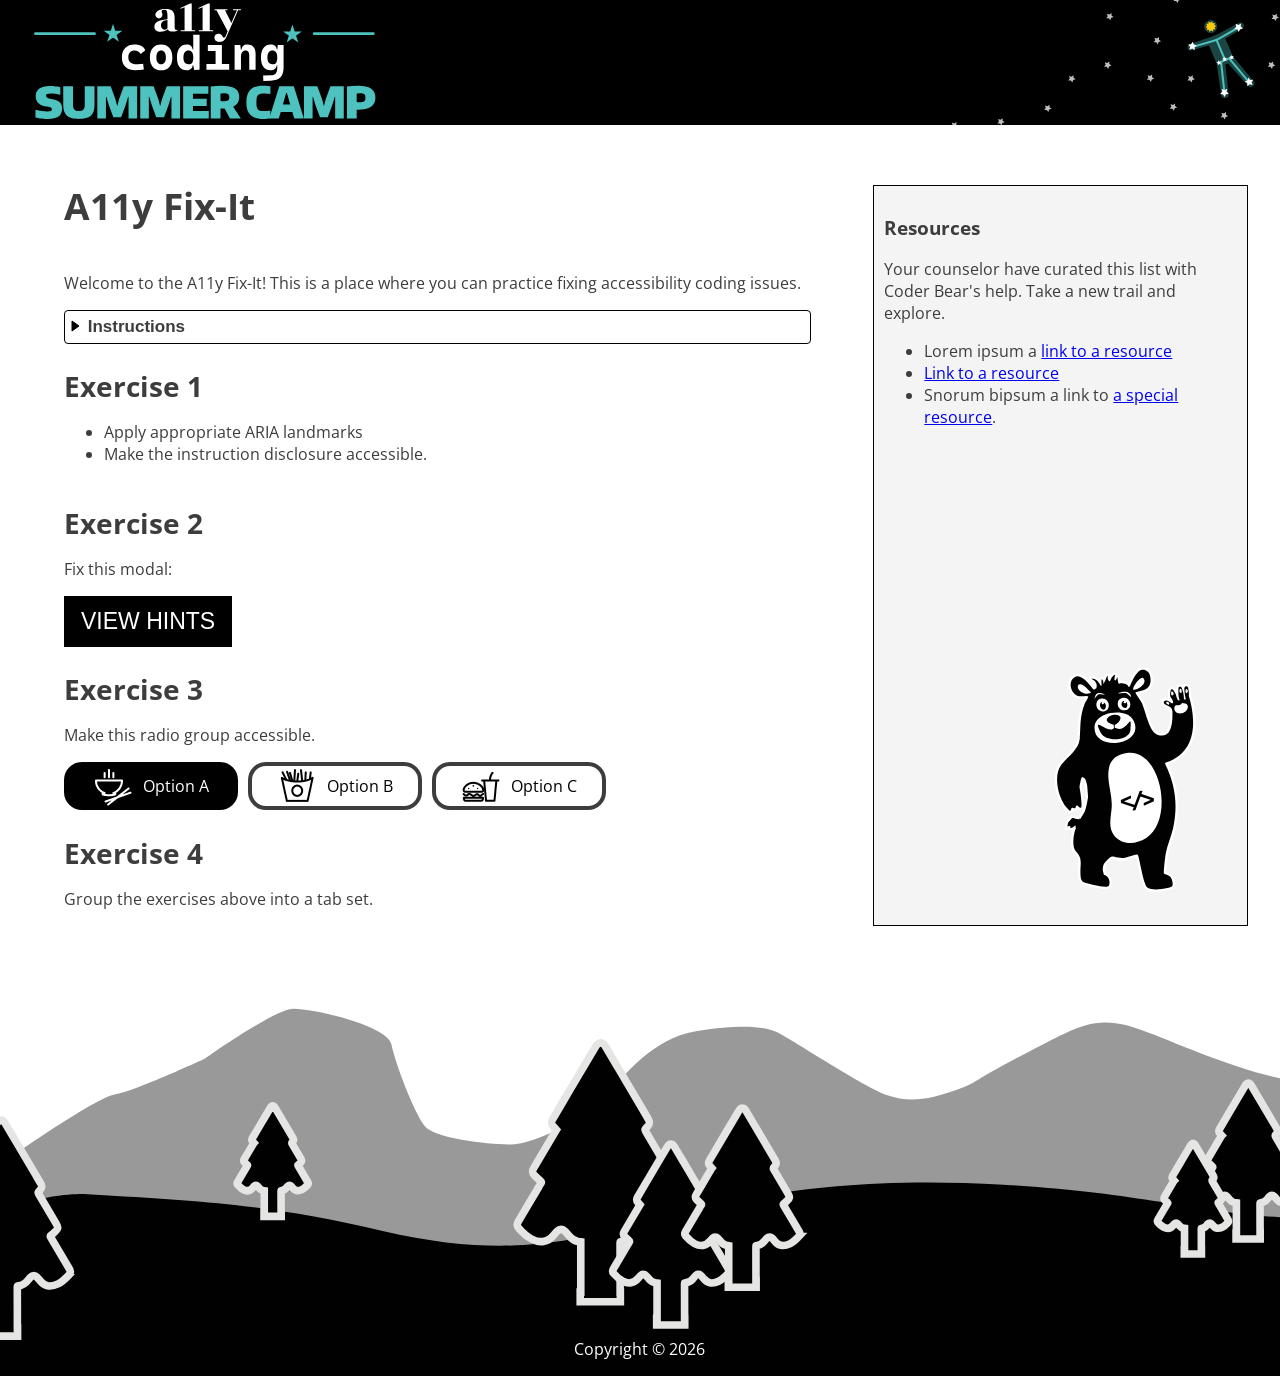
==== index.html @ 7ecc3e4c "incorporating Andy's suggestions and made more responsive" ====
<!DOCTYPE html>
<html lang="en">

<head>
  <meta charset="UTF-8">
  <meta name="viewport" content="width=device-width, initial-scale=1.0">
  <title>A11y Fix-It</title>
  <meta http-equiv="X-UA-Compatible" content="ie=edge">
  <link rel="stylesheet" href="styles.css">
  <script type="module" src="scripts/main.js"></script>
  <link rel="preconnect" href="https://fonts.googleapis.com">
  <link rel="preconnect" href="https://fonts.gstatic.com" crossorigin>
  <link href="https://fonts.googleapis.com/css2?family=Open+Sans:ital,wght@0,300..800;1,300..800&family=Rozha+One&display=swap" rel="stylesheet">
  <link href="https://fonts.googleapis.com/css2?family=Material+Symbols+Outlined" rel="stylesheet" />

</head>

<body>
  <div class="grid-container">
  <header>
    <img class="left" src="./images/a11y-summer-camp-logo.svg" alt="A11y summer camp header image">
    <img class="right" src="./images/header-constellation.svg" alt="A11y summer camp header image">
  </header>
  <!-- <div class="wrapper"> -->

    <main class="exercises">
      <h1>A11y Fix-It</h1>
      <p>Welcome to the A11y Fix-It! This is a place where you can practice fixing accessibility coding issues.</p>

      <button id="toggle-button" class="disclosure-btn" type="button" aria-expanded="false" aria-controls="content-to-toggle"> Instructions</button>
      <div id="content-to-toggle" class="desc">
        <p>With each exercise you will be presented with an inaccessible component. Your task is to identify and fix the
          accessibility issues.</p>
        <p>Exercises 2 - X are commented out and can be uncommented as you progress.</p>
      </div>




      <h2>Exercise 1</h2>
      <ul>
        <li>Apply appropriate ARIA landmarks</li>
        <li>Make the instruction disclosure accessible.</li>
      </ul>

      <!-- Exercise 2 -->
      <h2>Exercise 2</h2>
      <p>Fix this modal:</p>
      <button id="open-modal-button">View hints</button>

      <div id="modal">

        <h2>Hints</h2>
        <p>Here are some hints to help you complete the exercises.</p>

        <button id="close-modal-button">Close</button>
      </div>

      <h2>Exercise 3</h2>
      <p>Make this radio group accessible.</p>
      <div class="radio-group">
        <div id="a" class="radio-option selected"">
          <img src="./images/noodles.png" >
        Option A
        </div>
        <div id="b" class=" radio-option"">
           <img src="./images/fries.png" >
          Option B
        </div>
        <div id="c" class="radio-option"">
           <img src="./images/burger.png" >
        Option C
        </div>
      </div>
    <h2>Exercise 4</h2>
    <p>Group the exercises above into a tab set.</p>
  </main>
  <aside id="sidebar">
    <div>
      <h3>Resources</h3>
      <p>Your counselor have curated this list with Coder Bear's help. Take a new trail and explore.</p>
      <ul>
        <li>Lorem ipsum a <a href="#">link to a resource</a></li>
        <li><a href="#">Link to a resource</a></li>
        <li>Snorum bipsum a link to <a href="#">a special resource</a>.</li>
      </ul>
    </div>
    <figure><img src="./images/coder-bear.svg" ></figure>

  </aside>

<!-- </div> -->
<footer>
  <p>Copyright &copy; 2026</p>
</footer>

</div>

</body>

</html>
---- styles.css ----
* {
  box-sizing: border-box;
}
body {
  font-family: 'Open Sans', sans-serif;
  margin: 0;
  padding: 0;
}
h1, h2, h3, p, li, button {
  color: #3D3D3D;
}
h1 {
  font-size: 37px;
}
h2 {
  font-size: 28px;
  margin-bottom: 0;
}
.grid-container {
  display: grid;
  grid-template-areas:
  'header'
  'main'
  'sidebar'
  'footer';
}
header {

  grid-area: header;
  display: flex;
  justify-content: space-between;
  background-color: #000000;
  /* height: 125px; */
  .left {
    height: 125px;
    justify-self: start;
    padding-left: 2em;
  }
  .right {
    height: 125px;
    justify-self: end;
  }
}

  .exercises {
    display: flex;
    flex-direction: column;

    #content-to-toggle{
      display: none;
    }

    .desc {
      display: none;
    }
    .disclosure-btn {
      background: transparent;
      border: 1px solid #010101;
      border-radius: 4px;
      text-align: left;
      font-size: 17px;
      font-weight: 700;
      line-height: 30px;
    }
    button[aria-expanded="false"]::before {
      content: url("data:image/svg+xml,%3C%3Fxml version='1.0' encoding='utf-8'%3F%3E%3Csvg xmlns='http://www.w3.org/2000/svg' width='12' height='12' viewBox='0 0 12 12' style='forced-color-adjust: auto;'%3E%3Cpolygon points='1 1, 1 11, 8 6' fill='currentcolor' stroke= 'currentcolor' /%3E%3C/svg%3E%0A");
      position: relative;
    }
    button[aria-expanded="true"]::before {
      content: url("data:image/svg+xml,%3C%3Fxml version='1.0' encoding='utf-8'%3F%3E%3Csvg xmlns='http://www.w3.org/2000/svg' width='12' height='12' viewBox='0 0 12 12' style='forced-color-adjust: auto;'%3E%3Cpolygon points='1 1, 11 1, 6 8' fill='currentcolor' stroke= 'currentcolor' /%3E%3C/svg%3E ");
      position: relative;
      left: -4px;
      top: 2px;
    }
    #open-modal-button {
      background: black;
      border: none;
      color: white;
      font-size: 23px;
      padding: 12px 17px;
      text-transform: uppercase;
      width: max-content;
    }

    #modal {
      display: none;
      background: white;
      border: 2px solid #333;
      padding: 20px;
      position: fixed;
      top: 20%;
      left: 20%;
    }

    .radio-group {
      display: flex;
      gap: 10px;
      .radio-option {
          align-items: center;
          border: 4px solid #3d3d3d;
          border-radius: 18px;
          cursor: pointer;
          display: flex;
          gap: 10px;
          padding: 0 25px;
      }
      .radio-option.selected {
        background: black;
        border-color: black;
        color: white;
      }
    }
  }
  main {
    grid-area: main;
    padding-inline: 2em;
  }
  #sidebar{
    grid-area: sidebar;
    align-items: flex-end;
    background-color: #f4f4f4;
    border: 1px solid black;
    display: flex;
    flex-direction: column;
    justify-content: space-between;
    padding: 10px;
    margin-top: 30px;
    img{
      width: 144px;
    }
  }


footer {
  grid-area: footer;
  background-image: url(./images/footer.svg);
  background-repeat: repeat-x;
  background-size: cover;
  display: flex;
  height: 380px;
  justify-content: center;
  align-content: end;
  flex-wrap: wrap;
  margin-top: 40px;
  p{
    color: white
  }
  @media (min-width: 1920px) {
    background-size: auto;
  }
}

@media (min-width:1200px) {
    .grid-container {
        grid-template-columns:repeat(3, 1fr);
        grid-template-columns:repeat(minmax( 970px, auto ), 1fr);
        grid-template-areas:
            'header header header'
            'main main sidebar'
            'footer footer footer';
        gap: 30px;
    }
    main {
      margin-left: 2em;
    }
    aside {
      margin-right: 2em;
    }

}
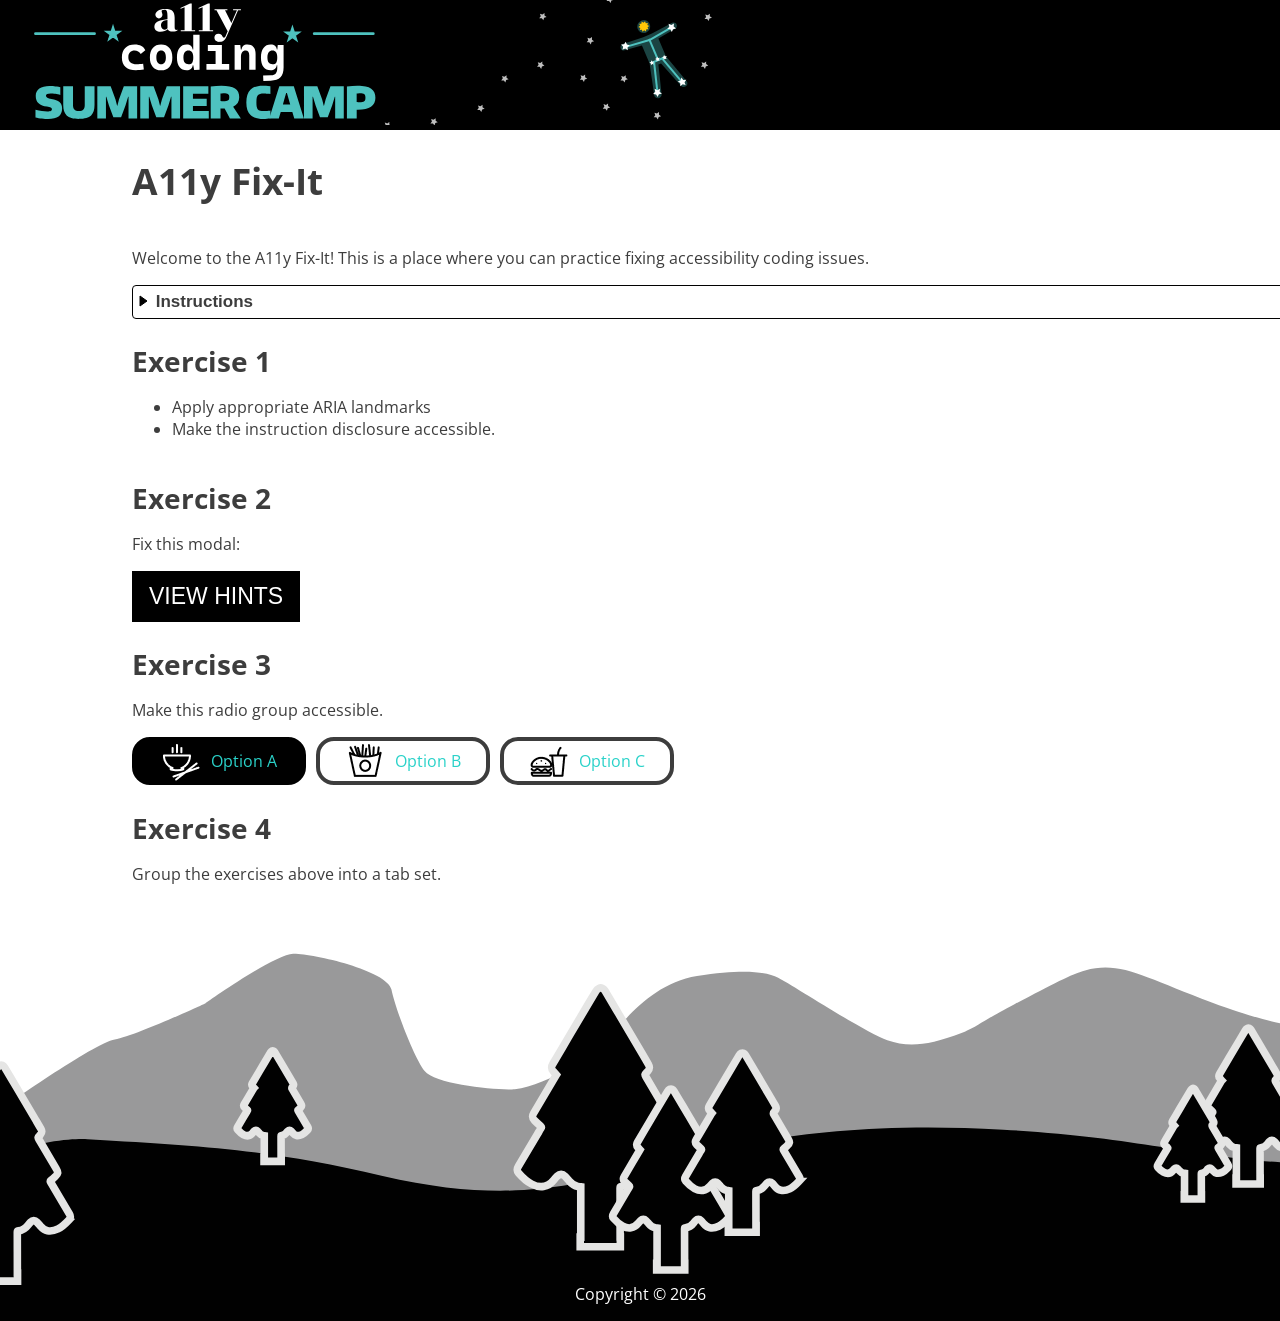
==== commit 0e6963bf: "improved mobile view" ====
--- a/index.html
+++ b/index.html
@@ -21,7 +21,7 @@
     <img class="left" src="./images/a11y-summer-camp-logo.svg" alt="A11y summer camp header image">
     <img class="right" src="./images/header-constellation.svg" alt="A11y summer camp header image">
   </header>
-  <!-- <div class="wrapper"> -->
+  <div class="wrapper">
 
     <main class="exercises">
       <h1>A11y Fix-It</h1>
@@ -89,7 +89,7 @@
 
   </aside>
 
-<!-- </div> -->
+</div>
 <footer>
   <p>Copyright &copy; 2026</p>
 </footer>
--- a/styles.css
+++ b/styles.css
@@ -17,32 +17,22 @@
   margin-bottom: 0;
 }
 .grid-container {
-  display: grid;
-  grid-template-areas:
-  'header'
-  'main'
-  'sidebar'
-  'footer';
-}
-header {
-
-  grid-area: header;
-  display: flex;
-  justify-content: space-between;
-  background-color: #000000;
-  /* height: 125px; */
-  .left {
-    height: 125px;
-    justify-self: start;
-    padding-left: 2em;
+ display: flex;
+ flex-direction: column;
+  header {
+    justify-content: space-between;
+    background-color: #000000;
+    .left {
+      height: 125px;
+      justify-self: start;
+      padding-left: 2em;
+    }
+    .right {
+      height: 125px;
+      justify-self: end;
+    }
   }
-  .right {
-    height: 125px;
-    justify-self: end;
-  }
-}
-
-  .exercises {
+   .exercises {
     display: flex;
     flex-direction: column;
 
@@ -94,11 +84,13 @@
 
     .radio-group {
       display: flex;
+      flex-wrap: wrap;
       gap: 10px;
       .radio-option {
           align-items: center;
           border: 4px solid #3d3d3d;
           border-radius: 18px;
+          color: #2ad2c9;
           cursor: pointer;
           display: flex;
           gap: 10px;
@@ -107,7 +99,7 @@
       .radio-option.selected {
         background: black;
         border-color: black;
-        color: white;
+        color:#2ad2c9;
       }
     }
   }
@@ -125,11 +117,14 @@
     justify-content: space-between;
     padding: 10px;
     margin-top: 30px;
+    div {
+      align-self:flex-start
+    }
     img{
       width: 144px;
     }
   }
-
+}
 
 footer {
   grid-area: footer;
@@ -152,19 +147,15 @@
 
 @media (min-width:1200px) {
     .grid-container {
-        grid-template-columns:repeat(3, 1fr);
-        grid-template-columns:repeat(minmax( 970px, auto ), 1fr);
-        grid-template-areas:
-            'header header header'
-            'main main sidebar'
-            'footer footer footer';
-        gap: 30px;
+        .wrapper {
+          display: grid;
+           grid-template-areas:
+            'main main sidebar';
+          grid-template-columns: minmax(970px, auto) 300px;
+          margin: 0 100px;
+          aside {
+            margin-right: 2em;
+          }
+        }
     }
-    main {
-      margin-left: 2em;
-    }
-    aside {
-      margin-right: 2em;
-    }
-
 }
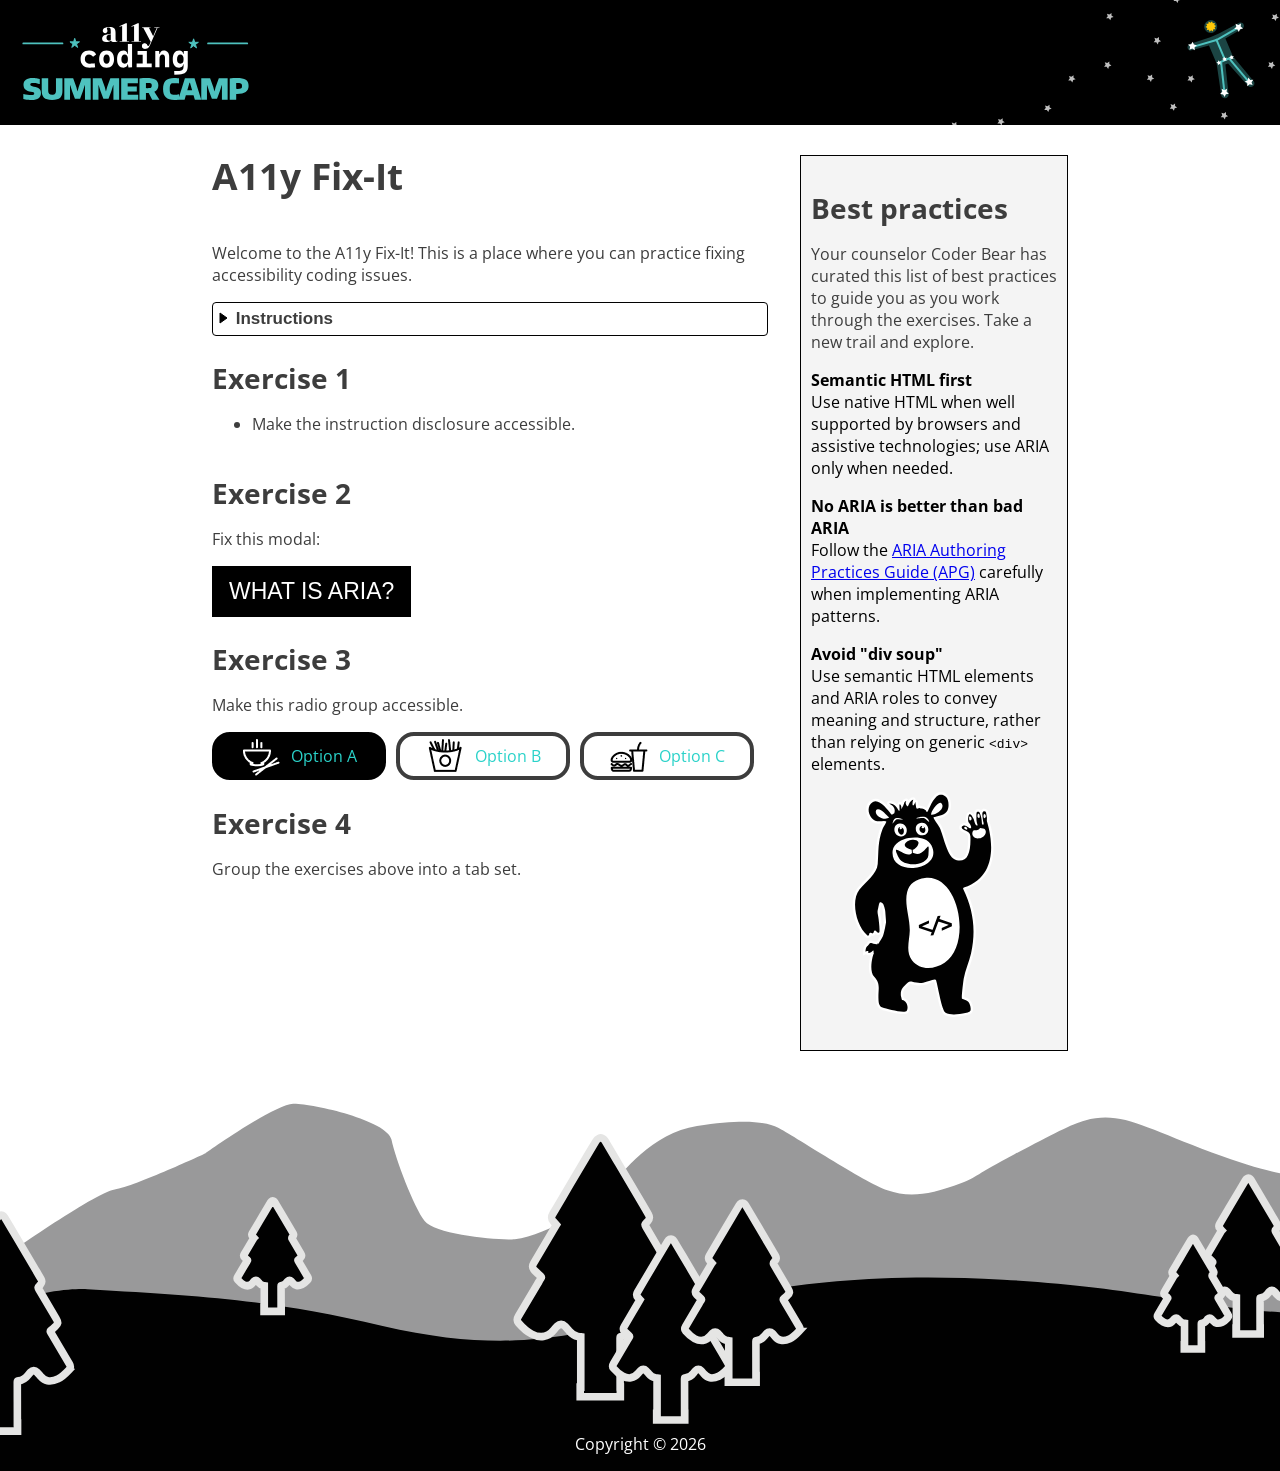
==== commit ae2b6aee: "updating content in both versions" ====
--- a/index.html
+++ b/index.html
@@ -10,91 +10,120 @@
   <script type="module" src="scripts/main.js"></script>
   <link rel="preconnect" href="https://fonts.googleapis.com">
   <link rel="preconnect" href="https://fonts.gstatic.com" crossorigin>
-  <link href="https://fonts.googleapis.com/css2?family=Open+Sans:ital,wght@0,300..800;1,300..800&family=Rozha+One&display=swap" rel="stylesheet">
+  <link
+    href="https://fonts.googleapis.com/css2?family=Open+Sans:ital,wght@0,300..800;1,300..800&family=Rozha+One&display=swap"
+    rel="stylesheet">
   <link href="https://fonts.googleapis.com/css2?family=Material+Symbols+Outlined" rel="stylesheet" />
 
 </head>
 
 <body>
   <div class="grid-container">
-  <header>
-    <img class="left" src="./images/a11y-summer-camp-logo.svg" alt="A11y summer camp header image">
-    <img class="right" src="./images/header-constellation.svg" alt="A11y summer camp header image">
-  </header>
-  <div class="wrapper">
+    <header>
+      <img class="left" src="./images/a11y-summer-camp-logo.svg" alt="A11y summer camp header image">
+      <img class="right" src="./images/header-constellation.svg" alt="A11y summer camp header image">
+    </header>
+    <div class="wrapper">
 
-    <main class="exercises">
-      <h1>A11y Fix-It</h1>
-      <p>Welcome to the A11y Fix-It! This is a place where you can practice fixing accessibility coding issues.</p>
+      <main class="exercises">
+        <h1>A11y Fix-It</h1>
+        <p>Welcome to the A11y Fix-It! This is a place where you can practice fixing accessibility coding issues.</p>
 
-      <button id="toggle-button" class="disclosure-btn" type="button" aria-expanded="false" aria-controls="content-to-toggle"> Instructions</button>
-      <div id="content-to-toggle" class="desc">
-        <p>With each exercise you will be presented with an inaccessible component. Your task is to identify and fix the
-          accessibility issues.</p>
-        <p>Exercises 2 - X are commented out and can be uncommented as you progress.</p>
-      </div>
+        <button id="toggle-button" class="disclosure-btn" type="button" aria-expanded="false"
+          aria-controls="content-to-toggle"> Instructions</button>
+        <div id="content-to-toggle" class="desc">
+          <p>With each exercise you will be presented with an inaccessible component. Your task is to identify and fix
+            the
+            accessibility issues.</p>
+        </div>
 
 
 
 
-      <h2>Exercise 1</h2>
-      <ul>
-        <li>Apply appropriate ARIA landmarks</li>
-        <li>Make the instruction disclosure accessible.</li>
-      </ul>
+        <h2>Exercise 1</h2>
+        <ul>
 
-      <!-- Exercise 2 -->
-      <h2>Exercise 2</h2>
-      <p>Fix this modal:</p>
-      <button id="open-modal-button">View hints</button>
+          <li>Make the instruction disclosure accessible.</li>
+        </ul>
 
-      <div id="modal">
+        <!-- Exercise 2 -->
+        <h2>Exercise 2</h2>
+        <p>Fix this modal:</p>
+        <button id="open-modal-button">What is ARIA?</button>
 
-        <h2>Hints</h2>
-        <p>Here are some hints to help you complete the exercises.</p>
+        <div id="modal">
 
-        <button id="close-modal-button">Close</button>
-      </div>
+          <h2>ARIA</h2>
+          <p>
+            Accessible Rich Internet Applications (ARIA) provides roles, states, and
+            properties that help assistive technologies understand custom web components
+            when native HTML is not enough. Use semantic HTML whenever possible and ARIA
+            only when needed. Learn more about ARIA and how to use it in the following resources:
+          </p>
+          <ul>
+            <li><a href="https://www.w3.org/WAI/standards-guidelines/aria/">WAI-ARIA specification</a></li>
+            <li><a href="https://www.w3.org/WAI/ARIA/apg/patterns/">ARIA Authoring Practices Guide (APG)</a></li>
+            <li><a href="https://developer.mozilla.org/en-US/docs/Web/Accessibility/ARIA">MDN ARIA documentation</a>
+            </li>
+          </ul>
 
-      <h2>Exercise 3</h2>
-      <p>Make this radio group accessible.</p>
-      <div class="radio-group">
-        <div id="a" class="radio-option selected"">
-          <img src="./images/noodles.png" >
-        Option A
+          <button id="close-modal-button">Close</button>
         </div>
-        <div id="b" class=" radio-option"">
-           <img src="./images/fries.png" >
-          Option B
+
+        <h2>Exercise 3</h2>
+        <p>Make this radio group accessible.</p>
+        <div class="radio-group">
+          <div id="a" class="radio-option selected"">
+          <img src=" ./images/noodles.png">
+            Option A
+          </div>
+          <div id="b" class=" radio-option"">
+           <img src=" ./images/fries.png">
+            Option B
+          </div>
+          <div id="c" class="radio-option"">
+           <img src=" ./images/burger.png">
+            Option C
+          </div>
         </div>
-        <div id="c" class="radio-option"">
-           <img src="./images/burger.png" >
-        Option C
-        </div>
-      </div>
-    <h2>Exercise 4</h2>
-    <p>Group the exercises above into a tab set.</p>
-  </main>
-  <aside id="sidebar">
-    <div>
-      <h3>Resources</h3>
-      <p>Your counselor have curated this list with Coder Bear's help. Take a new trail and explore.</p>
-      <ul>
-        <li>Lorem ipsum a <a href="#">link to a resource</a></li>
-        <li><a href="#">Link to a resource</a></li>
-        <li>Snorum bipsum a link to <a href="#">a special resource</a>.</li>
-      </ul>
+        <h2>Exercise 4</h2>
+        <p>Group the exercises above into a tab set.</p>
+      </main>
+      <aside id="sidebar">
+        <div>
+          <h2>Best practices</h2>
+          <p>Your counselor Coder Bear has curated this list of best practices to guide you as you work through the
+            exercises. Take a new trail and
+            explore.</p>
+          <dl>
+            <dt>Semantic HTML first</dt>
+            <dd>
+              Use native HTML when well supported by browsers and assistive technologies; use ARIA only when needed.
+            </dd>
+
+            <dt>No ARIA is better than bad ARIA</dt>
+            <dd>
+              Follow the <a href="https://www.w3.org/WAI/ARIA/apg/patterns/">ARIA Authoring Practices Guide (APG)</a>
+              carefully
+              when implementing ARIA patterns.
+            </dd>
+
+            <dt>Avoid "div soup"</dt>
+            <dd>
+              Use semantic HTML elements and ARIA roles to convey meaning and structure, rather than relying on generic
+              <code>&lt;div&gt;</code> elements.
+            </dd>
+          </dl>
+          <figure><img src="./images/coder-bear.svg"></figure>
+
+      </aside>
+
     </div>
-    <figure><img src="./images/coder-bear.svg" ></figure>
+    <footer>
+      <p>Copyright &copy; 2026</p>
+    </footer>
 
-  </aside>
-
-</div>
-<footer>
-  <p>Copyright &copy; 2026</p>
-</footer>
-
-</div>
+  </div>
 
 </body>
 
--- a/styles.css
+++ b/styles.css
@@ -2,12 +2,23 @@
   box-sizing: border-box;
 }
 body {
-  font-family: 'Open Sans', sans-serif;
+  font-family: "Open Sans", sans-serif;
   margin: 0;
   padding: 0;
 }
-h1, h2, h3, p, li, button {
-  color: #3D3D3D;
+dt {
+  font-weight: bold;
+}
+dd {
+  margin: 0 0 1em 0;
+}
+h1,
+h2,
+h3,
+p,
+li,
+button {
+  color: #3d3d3d;
 }
 h1 {
   font-size: 37px;
@@ -17,26 +28,33 @@
   margin-bottom: 0;
 }
 .grid-container {
- display: flex;
- flex-direction: column;
+  display: flex;
+  flex-direction: column;
   header {
-    justify-content: space-between;
+    --logo-padding-inline: 0.75em;
+    display: grid;
+    grid-template-columns: 1fr 1fr;
+    align-items: center;
     background-color: #000000;
     .left {
-      height: 125px;
       justify-self: start;
-      padding-left: 2em;
+      padding-inline: var(--logo-padding-inline);
+      max-height: 83px;
     }
     .right {
-      height: 125px;
       justify-self: end;
+      max-height: 125px;
     }
   }
-   .exercises {
+  .wrapper {
+    --wrapper-padding: 2em;
+    padding-inline: var(--wrapper-padding);
+  }
+  .exercises {
     display: flex;
     flex-direction: column;
 
-    #content-to-toggle{
+    #content-to-toggle {
       display: none;
     }
 
@@ -80,6 +98,7 @@
       position: fixed;
       top: 20%;
       left: 20%;
+      max-width: 50%;
     }
 
     .radio-group {
@@ -87,19 +106,19 @@
       flex-wrap: wrap;
       gap: 10px;
       .radio-option {
-          align-items: center;
-          border: 4px solid #3d3d3d;
-          border-radius: 18px;
-          color: #2ad2c9;
-          cursor: pointer;
-          display: flex;
-          gap: 10px;
-          padding: 0 25px;
+        align-items: center;
+        border: 4px solid #3d3d3d;
+        border-radius: 18px;
+        color: #2ad2c9;
+        cursor: pointer;
+        display: flex;
+        gap: 10px;
+        padding: 0 25px;
       }
       .radio-option.selected {
         background: black;
         border-color: black;
-        color:#2ad2c9;
+        color: #2ad2c9;
       }
     }
   }
@@ -107,7 +126,7 @@
     grid-area: main;
     padding-inline: 2em;
   }
-  #sidebar{
+  #sidebar {
     grid-area: sidebar;
     align-items: flex-end;
     background-color: #f4f4f4;
@@ -118,9 +137,9 @@
     padding: 10px;
     margin-top: 30px;
     div {
-      align-self:flex-start
+      align-self: flex-start;
     }
-    img{
+    img {
       width: 144px;
     }
   }
@@ -137,25 +156,28 @@
   align-content: end;
   flex-wrap: wrap;
   margin-top: 40px;
-  p{
-    color: white
+  p {
+    color: white;
   }
   @media (min-width: 1920px) {
     background-size: auto;
   }
 }
 
-@media (min-width:1200px) {
-    .grid-container {
-        .wrapper {
-          display: grid;
-           grid-template-areas:
-            'main main sidebar';
-          grid-template-columns: minmax(970px, auto) 300px;
-          margin: 0 100px;
-          aside {
-            margin-right: 2em;
-          }
-        }
+@media (min-width: 992px) {
+  .grid-container {
+    header {
+      --logo-padding-inline: 1.3em;
     }
-}+    .wrapper {
+      --wrapper-padding: 5em;
+      display: grid;
+      grid-template-areas: "main  sidebar";
+      grid-template-columns: minmax(auto, 960px) 300px;
+      margin: 0 100px;
+      aside {
+        margin-right: 2em;
+      }
+    }
+  }
+}
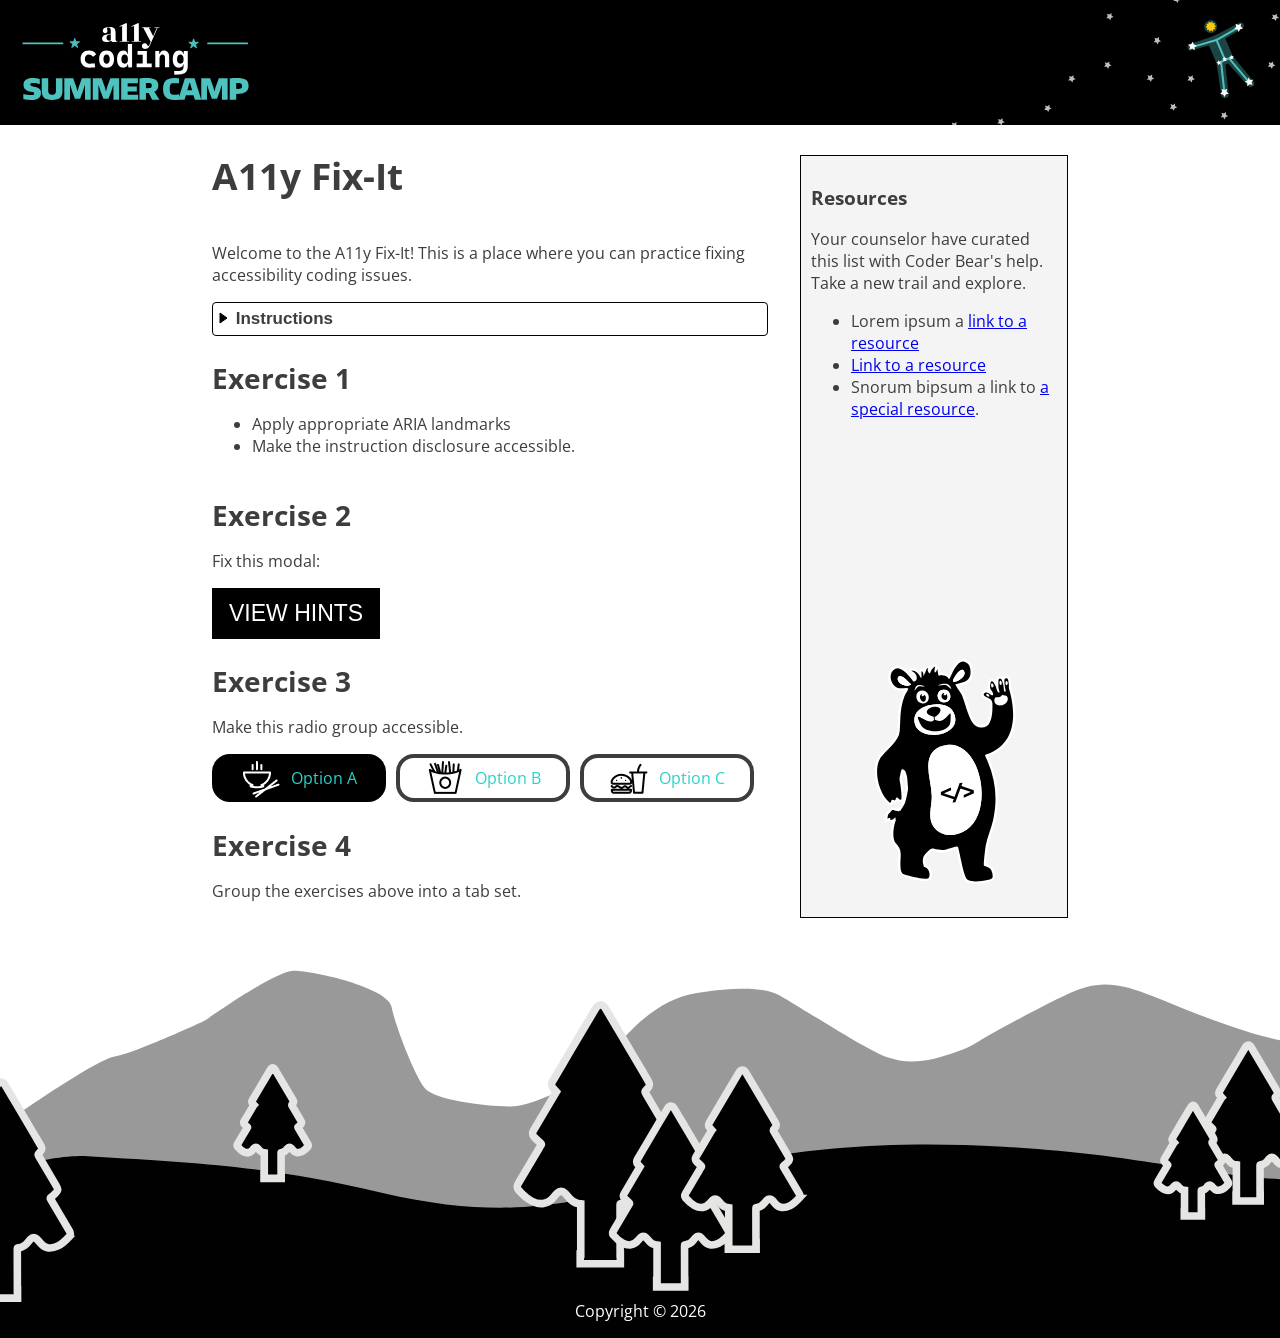
==== commit a97b34b9: "Adds link and styles to coder bear's tummy." ====
--- a/index.html
+++ b/index.html
@@ -10,120 +10,122 @@
   <script type="module" src="scripts/main.js"></script>
   <link rel="preconnect" href="https://fonts.googleapis.com">
   <link rel="preconnect" href="https://fonts.gstatic.com" crossorigin>
-  <link
-    href="https://fonts.googleapis.com/css2?family=Open+Sans:ital,wght@0,300..800;1,300..800&family=Rozha+One&display=swap"
-    rel="stylesheet">
+  <link href="https://fonts.googleapis.com/css2?family=Open+Sans:ital,wght@0,300..800;1,300..800&family=Rozha+One&display=swap" rel="stylesheet">
   <link href="https://fonts.googleapis.com/css2?family=Material+Symbols+Outlined" rel="stylesheet" />
 
 </head>
 
 <body>
   <div class="grid-container">
-    <header>
-      <img class="left" src="./images/a11y-summer-camp-logo.svg" alt="A11y summer camp header image">
-      <img class="right" src="./images/header-constellation.svg" alt="A11y summer camp header image">
-    </header>
-    <div class="wrapper">
+  <header>
+    <img class="left" src="./images/a11y-summer-camp-logo.svg" alt="A11y summer camp header image">
+    <img class="right" src="./images/header-constellation.svg" alt="A11y summer camp header image">
+  </header>
+  <div class="wrapper">
 
-      <main class="exercises">
-        <h1>A11y Fix-It</h1>
-        <p>Welcome to the A11y Fix-It! This is a place where you can practice fixing accessibility coding issues.</p>
+    <main class="exercises">
+      <h1>A11y Fix-It</h1>
+      <p>Welcome to the A11y Fix-It! This is a place where you can practice fixing accessibility coding issues.</p>
 
-        <button id="toggle-button" class="disclosure-btn" type="button" aria-expanded="false"
-          aria-controls="content-to-toggle"> Instructions</button>
-        <div id="content-to-toggle" class="desc">
-          <p>With each exercise you will be presented with an inaccessible component. Your task is to identify and fix
-            the
-            accessibility issues.</p>
-        </div>
+      <button id="toggle-button" class="disclosure-btn" type="button" aria-expanded="false" aria-controls="content-to-toggle"> Instructions</button>
+      <div id="content-to-toggle" class="desc">
+        <p>With each exercise you will be presented with an inaccessible component. Your task is to identify and fix the
+          accessibility issues.</p>
+        <p>Exercises 2 - X are commented out and can be uncommented as you progress.</p>
+      </div>
 
 
 
 
-        <h2>Exercise 1</h2>
-        <ul>
+      <h2>Exercise 1</h2>
+      <ul>
+        <li>Apply appropriate ARIA landmarks</li>
+        <li>Make the instruction disclosure accessible.</li>
+      </ul>
 
-          <li>Make the instruction disclosure accessible.</li>
-        </ul>
+      <!-- Exercise 2 -->
+      <h2>Exercise 2</h2>
+      <p>Fix this modal:</p>
+      <button id="open-modal-button">View hints</button>
 
-        <!-- Exercise 2 -->
-        <h2>Exercise 2</h2>
-        <p>Fix this modal:</p>
-        <button id="open-modal-button">What is ARIA?</button>
+      <div id="modal">
 
-        <div id="modal">
+        <h2>Hints</h2>
+        <p>Here are some hints to help you complete the exercises.</p>
 
-          <h2>ARIA</h2>
-          <p>
-            Accessible Rich Internet Applications (ARIA) provides roles, states, and
-            properties that help assistive technologies understand custom web components
-            when native HTML is not enough. Use semantic HTML whenever possible and ARIA
-            only when needed. Learn more about ARIA and how to use it in the following resources:
-          </p>
-          <ul>
-            <li><a href="https://www.w3.org/WAI/standards-guidelines/aria/">WAI-ARIA specification</a></li>
-            <li><a href="https://www.w3.org/WAI/ARIA/apg/patterns/">ARIA Authoring Practices Guide (APG)</a></li>
-            <li><a href="https://developer.mozilla.org/en-US/docs/Web/Accessibility/ARIA">MDN ARIA documentation</a>
-            </li>
-          </ul>
+        <button id="close-modal-button">Close</button>
+      </div>
 
-          <button id="close-modal-button">Close</button>
+      <h2>Exercise 3</h2>
+      <p>Make this radio group accessible.</p>
+      <div class="radio-group">
+        <div id="a" class="radio-option selected"">
+          <img src="./images/noodles.png" >
+        Option A
         </div>
+        <div id="b" class=" radio-option"">
+           <img src="./images/fries.png" >
+          Option B
+        </div>
+        <div id="c" class="radio-option"">
+           <img src="./images/burger.png" >
+        Option C
+        </div>
+      </div>
+    <h2>Exercise 4</h2>
+    <p>Group the exercises above into a tab set.</p>
+  </main>
+  <aside id="sidebar">
+    <div>
+      <h3>Resources</h3>
+      <p>Your counselor have curated this list with Coder Bear's help. Take a new trail and explore.</p>
+      <ul>
+        <li>Lorem ipsum a <a href="#">link to a resource</a></li>
+        <li><a href="#">Link to a resource</a></li>
+        <li>Snorum bipsum a link to <a href="#">a special resource</a>.</li>
+      </ul>
+    </div>
+    <figure>
+      <svg xmlns="http://www.w3.org/2000/svg" viewBox="0 0 300 475" role="img" aria-labelledby="coder-bear-title">
+        <title id="coder-bear-title">Friendly, waving cartoon bear</title>
+        <g>
+          <path class="cls-2" d="M288.04,61.73c.03-1.27.12-4.1.18-5.43.05-1.12-.09-1.83-.27-2.57-.12-.5-.33-1.35-.62-3.74-.05-.36-.09-.74-.13-1.11-.23-2.06-.49-4.39-1.43-6.48-1.5-3.33-4.43-5.25-8.06-5.25-2.87,0-5.29,1.16-6.88,3.22-1.9-1.88-3.96-2.13-6.2-2.22-.28-.01-.59-.02-.93-.04h-.32c-1.65,0-3.21.66-4.39,1.86-2.07,2.1-2.62,5.49-2.72,9.72-2.12-3.07-5.12-6.05-8.79-6.05-1.78,0-6.07.75-7.57,7.75-1.46,6.8-1.2,12.19.75,16.07-1.29-.5-2.64-.82-4.06-.83h-.07c-3.5,0-8.14,1.73-10.07,5.54-.87,1.72-1.86,5.26,1.29,9.53,1.69,2.28,4.39,3.44,7.26,4.66,5.34,2.28,8.59,3.99,8.75,8.64.91,26.36-3.82,36.98-7.94,41.24-2.4,2.49-5.43,3.7-9.24,3.7-1.6,0-3.36-.21-5.23-.63-11.46-2.57-18.54-25.01-24.24-43.04-2.76-8.73-5.36-16.98-8.37-23.03-1.52-3.06-4.1-6.79-6.6-10.4-1.07-1.54-2.27-3.27-3.24-4.78.79-.2,1.61-.39,2.45-.59,8.5-2.04,19.09-4.57,24.06-14.63,4.43-8.95,3.85-25.53-3.53-33.5-4.43-4.79-9.22-7.21-14.21-7.21v-.02c-13.35,0-22.57,16.47-30.09,33.27-3.41-2.47-8.04-4.05-11.03-4.05-.22,0-.44,0-.65.02-.89-.42-2.25-.95-3.9-.95-.51,0-1.08.05-1.71.19-.08-.52-.16-1.04-.23-1.51-.21-1.38-.43-2.8-.69-4.18-.2-1.04-.33-1.73-.45-2.24-.75-3.31-2.92-4.21-4.26-4.43-.05-.95-.34-1.86-.88-2.66-.97-1.45-2.62-2.31-4.4-2.31-2.84,0-6.66,2.77-9.6,6.15-.13-.49-.35-.99-.69-1.5-.94-1.41-2.53-2.26-4.24-2.26-1.58,0-2.73.68-3.84,1.34-3.6,2.14-4.4,4.77-5.1,7.09,0,.04-.03.09-.04.13-.96-.86-2.3-1.65-4.05-1.65-1.5,0-2.91.6-3.95,1.7-.95.99-1.46,2.19-1.71,3.69-2.06-2.04-4.56-3.96-7.6-5.31-2.51-1.12-5.29-1.78-7.42-1.78-3.86,0-5.3,2.31-5.74,3.3-1.92,4.33,2.19,6.93,3.94,8.05,2.04,1.29,5.12,3.25,6.26,5.96.58,1.39.68,3.03.3,4.99-.05-.06-.09-.12-.14-.18-8.34-10.59-20.93-26.58-34.57-26.59-2.74,0-5.38.65-7.83,1.94-8.78,4.61-13.1,14.46-11.27,25.72,1.69,10.39,9,21.77,21.51,23.8,1.62.26,3.28.39,5.09.39,1.95,0,3.76-.14,5.51-.28.67-.05,1.33-.11,1.98-.15-.16.27-.32.54-.47.8-1.66,2.81-3.55,5.99-4.66,8.99-7.97,21.62-8.57,36.72-9.27,54.21-.25,6.2-.5,12.61-1.09,19.87-1.07,13.19-11.85,24.13-23.26,35.72-4.68,4.75-9.52,9.66-13.66,14.78-9.47,11.7-12.64,30.89-8.68,52.63,3.77,20.71,13.28,39.3,25.43,49.72,1.32,1.13,3,1.75,4.73,1.75,3.21,0,6.01-2.06,6.99-5.07.83.31,1.7.47,2.59.47,2.82,0,5.33-1.6,6.55-4.03l.93.76c1.31,1.07,2.96,1.66,4.64,1.66,2.47,0,4.65-1.19,5.98-3.06-.72,2.49-1.39,4.31-1.96,5.3-.95,1.64-2.08,3.53-3.28,5.54-.85,1.42-1.77,2.96-2.71,4.56-1.32.07-2.52.58-3.43,1.43-.1-.02-.2-.04-.31-.07-2.28-.49-4.02-.96-5.41-1.34-1.99-.55-3.43-.94-4.96-.94-4.14,0-6.09,3.02-6.74,4.01-.25.39-.46.71-.63.99-.51.79-1.36,1.78-2.57,2.97-.42.41-.92.91-1.52,1.5-3.57,3.54-4.06,10.66-4.11,13.56l-.13,7.95,6.5-2.99c1.23,1.87,3.37,2.94,5.92,2.94,1.06,0,2.16-.18,3.27-.52-.39,1.29-.71,2.52-.97,3.7-3.21,14.68-4.97,34.4,4.92,44.96,8.71,9.3,8.33,16.07,7.71,27.29-.23,4.22-.5,8.99-.28,14.48v.13c.31,7.78.77,19.53,11.88,23.31,5.6,1.9,30.99,8.99,44.66,8.99,3.94,0,9.45-.48,11.83-4.68,3.08-5.42,3.01-13.1-.18-19.56-2.3-4.67-5.94-7.99-10.21-9.41-.14-.51-.3-1.19-.5-2.09-.06-.27-.11-.48-.14-.62l-.71-2.87c-.54-9.88,1.91-12.23,9.88-19.88,1.05-1.01,2.18-2.09,3.38-3.27.22-.2,1.09-.56,2.03-.56.31,0,.48.04.52.05,7.77,2.18,13.83,3.2,19.05,3.2,6.57,0,11.49-1.58,17.2-3.41,3.44-1.1,7.27-2.33,12.23-3.49,1.28,4.68,2.74,11.48,4.28,18.62,5.74,26.61,10,44.42,16.68,49.41,4.96,3.7,15.66,4.51,19.37,4.51.65,0,1.25-.02,1.8-.05,6.13-.4,17.88-2.24,23.83-3.31,5.93-1.07,10.68-2.2,13.38-6.21,2.48-3.68,2.16-8.39.92-14.33-2.72-12.97-11.87-15.79-16.78-17.31-.24-.07-.5-.16-.77-.24.18-7.8,3.11-33.05,3.97-37.94,1.64-9.32,4.66-18.2,7.85-27.61,2.66-7.85,5.42-15.96,7.27-24.29,10.48-47.09,5.6-89.94-15.35-134.58,18.01-6.51,32-16.81,41.63-30.63,8.35-11.99,13.44-26.68,15.12-43.66,2.01-20.24-.79-43.4-8.32-68.82ZM62.6,266.86c-.37-3.99-.96-6.96-1.44-9.35-.91-4.56-1.37-6.84.34-12.54.62-2.07,1.01-4.02,1.35-5.73.06-.29.12-.61.19-.94,1.4,2.99,3.85,11.61,3.67,15.47v.62l1.3,16.96c.06.85.03,1.69-.11,2.51-1.14,6.72-2.35,12.77-3.5,17.59.28-6.56-.7-14.95-1.37-20.68-.18-1.58-.34-2.94-.43-3.91ZM235.17,201.09c-1.38.46-2.03,1.91-1.39,3.22,21.07,43.58,26.92,86.19,16.27,134.03-3.93,17.66-12.01,34.26-15.16,52.12-.92,5.18-5.1,40.3-3.78,41.94,2.35,2.93,14.42,1.24,17.39,15.43,2.33,11.14.14,12.71-10.29,14.59-5.93,1.07-17.5,2.87-23.27,3.25-.44.03-.94.04-1.48.04-4.88,0-13.24-1.17-16.38-3.51-8.31-6.2-15.15-52.87-19.88-67.91-.31-.97-1.26-1.58-2.27-1.58-.17,0-.34.02-.51.05-15.24,3.24-20.78,7.32-30.73,7.32-4.54,0-9.99-.85-17.7-3.01-.58-.16-1.21-.24-1.87-.24-2.01,0-4.24.72-5.53,1.99-10.68,10.48-15.55,13.32-14.73,27.23,0,.16.03.31.07.46l.76,3.07c.22.92,1.15,5.71,2.09,5.84,9.33,1.29,13.63,14.83,9.45,22.19-.87,1.54-3.64,2.15-7.48,2.15-12.7,0-37.07-6.69-43.05-8.72-7.9-2.69-8.19-11.25-8.49-18.9-.78-19.87,5.04-30.23-8.78-44.98-8.33-8.9-6.56-27.33-3.69-40.47.66-3,1.75-6.17,3.04-9.38-.46-.56-.79-.97-.79-.97,0,0,.55-3.8-.82-3.8-.44,0-1.09.4-2.02,1.46-2.04,2.31-4.78,3.46-6.6,3.46-1.58,0-2.47-.87-1.59-2.59.65-1.29.17-1.71-.75-1.71-1.72,0-4.95,1.49-4.95,1.49,0,0,.12-7.6,2.63-10.09,4.28-4.24,3.39-3.18,5.41-6.3.81-1.25,1.47-1.73,2.53-1.73,1.59,0,4.09,1.06,9.33,2.18,1.95.41,3.18.57,3.95.57,2.6,0-.18-1.83,1.15-1.83h.13c.72.05,1.36.32,2.05.63,2.91-5.03,5.74-9.62,7.82-13.22,3.14-5.43,6.49-24.12,7.51-30.12.21-1.23.26-2.48.17-3.73l-1.3-16.96c.27-5.81-3.69-18.49-5.34-19.72-2.26-1.69-3.83-2.41-4.96-2.41-3.15,0-2.88,5.61-4.69,11.65-3.08,10.26-.13,12.44.92,23.79.45,4.86,2.4,17.75,1.67,25.67-.12,1.27-1.19,2.08-2.32,2.08-.51,0-1.03-.17-1.47-.53l-4.04-3.3c-.44-.36-.96-.53-1.47-.53-1.01,0-1.99.66-2.27,1.77l-.6,2.43c-.27,1.07-1.23,1.77-2.26,1.77-.28,0-.56-.05-.84-.16l-2.76-1.07c-.28-.11-.56-.16-.84-.16-1.04,0-2,.7-2.27,1.78l-.59,2.41c-.27,1.11-1.27,1.79-2.29,1.79-.52,0-1.04-.17-1.48-.55C10.19,280.49-.63,227.91,17.66,205.32c13.97-17.26,36.32-32.26,38.02-53.24,2.28-28.24-.34-44.51,10.07-72.75,1.77-4.81,6.32-10.89,7.44-14.17.74-2.17-.07-2.37-1.23-2.37-.27,0-.55.01-.84.01-.18,0-.36,0-.53-.02-.64-.05-1.28-.07-1.92-.07-3.28,0-6.51.53-9.96.53-1.39,0-2.82-.09-4.29-.32-17.78-2.88-24.78-31.72-8.72-40.15,1.8-.94,3.64-1.37,5.51-1.37,12.14,0,25.22,17.9,32.4,26.9.45.57,1.12.86,1.79.86.52,0,1.04-.17,1.48-.51,1.06-.82,2.24-1.45,3.35-2.2.93-3,1.48-6.69,0-10.22-2.7-6.42-10.72-8.96-10.24-10.04.1-.22.53-.34,1.17-.34,1.25,0,3.31.43,5.39,1.35,7.68,3.41,11.31,11.49,13.25,14.01.48-.21.94-.45,1.42-.64,0-.07.02-.1.01-.18.05-5.26-.94-12.83.61-12.83.37,0,.87.42,1.57,1.39,2.53,3.52.91,8.8,1.34,8.8.19,0,.78-1.04,2.31-3.73,4.98-8.76,2.9-10.57,6.54-12.73.74-.44,1.12-.64,1.28-.64.63,0-2.21,3.17-.2,7.3,1.23,2.52,2.16,3.8,3.04,3.8s1.77-1.42,2.82-4.32c1.71-4.69,7.5-9.17,8.86-9.17.28,0,.37.19.2.6-1.7,4.13-2.22,11.25-.16,11.25.38,0,.84-.24,1.4-.78,2.51-2.41,2.71-6.17,2.99-6.17.13,0,.27.74.64,2.68.74,3.9,1.16,8.65,2.11,10.83.85.14,1.71.17,2.55.34,1.07-1.23,2.03-1.61,2.88-1.61,1.44,0,2.57,1.1,3.38,1.1.09,0,.17-.01.25-.04.25-.09.56-.13.93-.13,3.43,0,11.23,3.67,10.74,7.18.21.06.43.09.64.09.88,0,1.72-.49,2.1-1.36,5-11.52,15-35.11,27.64-35.13,3.34.01,6.87,1.66,10.53,5.61,5.78,6.24,6.37,20.49,2.72,27.88-4.85,9.8-17.04,10.71-26.17,13.37-1.52.44-3.61-.77-2.38,2.59,1.41,3.85,9.09,13.23,11.89,18.88,9.47,19.09,15.65,64.16,35.99,68.73,2.25.5,4.36.76,6.33.76,16.41,0,23.3-17.38,22.18-50.11-.41-11.97-14.23-12.36-16.99-16.1-3.6-4.88,1.99-7.1,4.75-7.1h.04c4.36.03,9.6,6.2,12.15,6.2.32,0,.59-.1.82-.31,2.1-1.99-.19-7.04-3.49-10.9s-1.83-11.52-1.26-14.17c.6-2.81,1.59-3.8,2.68-3.8,2.29,0,5.02,4.35,5.62,5.37.43.79,1.28,2.35,2.12,3.89.51.94,1.35,3.54,1.55,4.59.67,3.46,2.82,8.78,5.22,9.26.39.08.7.12.94.12,2.57,0-2.18-4.41-1.65-16.26.1-2.3-.71-12.5,2.09-12.5h.06c2.88.15,3.45-.14,4.75,1.97.27.43.66,1.73,1.83,5.38,2.4,7.45,2.56,13.89,2.65,15.67.09,1.88.34,3.87,2.23,4.15.06,0,.11,0,.16,0,1.71,0,1.4-4.22.83-5.13-.17-.27-1.18-5.24-1.29-6.64-.1-1.42-1.12-8.72-.98-10.24.18-1.84-.05-6.12,4.07-6.12s4.16,4.54,4.65,8.46c.59,4.76.92,4.31.86,5.47-.08,1.66-.22,6.28-.19,6.36,6.54,21.87,31.67,112.23-47.83,138.64Z"/>
+          <path class="cls-1" d="M235.17,201.09c79.5-26.41,54.37-116.77,47.83-138.64-.03-.08.11-4.7.19-6.36.06-1.16-.27-.71-.86-5.47-.49-3.92-.54-8.46-4.65-8.46s-3.89,4.28-4.07,6.12c-.14,1.52.88,8.82.98,10.24.11,1.4,1.12,6.37,1.29,6.64.57.91.88,5.13-.83,5.13-.05,0-.1,0-.16,0-1.89-.28-2.14-2.27-2.23-4.15-.09-1.78-.25-8.22-2.65-15.67-1.17-3.65-1.56-4.95-1.83-5.38-1.3-2.11-1.87-1.82-4.75-1.97h-.06c-2.8,0-1.99,10.2-2.09,12.5-.53,11.85,4.22,16.26,1.65,16.26-.24,0-.55-.04-.94-.12-2.4-.48-4.55-5.8-5.22-9.26-.2-1.05-1.04-3.65-1.55-4.59-.84-1.54-1.69-3.1-2.12-3.89-.6-1.02-3.33-5.37-5.62-5.37-1.09,0-2.08.99-2.68,3.8-.57,2.65-2.04,10.31,1.26,14.17s5.59,8.91,3.49,10.9c-.23.21-.5.31-.82.31-2.55,0-7.79-6.17-12.15-6.2h-.04c-2.76,0-8.35,2.22-4.75,7.1,2.76,3.74,16.58,4.13,16.99,16.1,1.12,32.73-5.77,50.11-22.18,50.11-1.97,0-4.08-.26-6.33-.76-20.34-4.57-26.52-49.64-35.99-68.73-2.8-5.65-10.48-15.03-11.89-18.88-1.23-3.36.86-2.15,2.38-2.59,9.13-2.66,21.32-3.57,26.17-13.37,3.65-7.39,3.06-21.64-2.72-27.88-3.66-3.95-7.19-5.6-10.53-5.61-12.64.02-22.64,23.61-27.64,35.13-.38.87-1.22,1.36-2.1,1.36-.21,0-.43-.03-.64-.09.49-3.51-7.31-7.18-10.74-7.18-.37,0-.68.04-.93.13-.08.03-.16.04-.25.04-.81,0-1.94-1.1-3.38-1.1-.85,0-1.81.38-2.88,1.61-.84-.17-1.7-.2-2.55-.34-.95-2.18-1.37-6.93-2.11-10.83-.37-1.94-.51-2.68-.64-2.68-.28,0-.48,3.76-2.99,6.17-.56.54-1.02.78-1.4.78-2.06,0-1.54-7.12.16-11.25.17-.41.08-.6-.2-.6-1.36,0-7.15,4.48-8.86,9.17-1.05,2.9-1.9,4.32-2.82,4.32s-1.81-1.28-3.04-3.8c-2.01-4.13.83-7.3.2-7.3-.16,0-.54.2-1.28.64-3.64,2.16-1.56,3.97-6.54,12.73-1.53,2.69-2.12,3.73-2.31,3.73-.43,0,1.19-5.28-1.34-8.8-.7-.97-1.2-1.39-1.57-1.39-1.55,0-.56,7.57-.61,12.83.01.08-.01.11-.01.18-.48.19-.94.43-1.42.64-1.94-2.52-5.57-10.6-13.25-14.01-2.08-.92-4.14-1.35-5.39-1.35-.64,0-1.07.12-1.17.34-.48,1.08,7.54,3.62,10.24,10.04,1.48,3.53.93,7.22,0,10.22-1.11.75-2.29,1.38-3.35,2.2-.44.34-.96.51-1.48.51-.67,0-1.34-.29-1.79-.86-7.18-9-20.26-26.9-32.4-26.9-1.87,0-3.71.43-5.51,1.37-16.06,8.43-9.06,37.27,8.72,40.15,1.47.23,2.9.32,4.29.32,3.45,0,6.68-.53,9.96-.53.64,0,1.28.02,1.92.07.17.02.35.02.53.02.29,0,.57-.01.84-.01,1.16,0,1.97.2,1.23,2.37-1.12,3.28-5.67,9.36-7.44,14.17-10.41,28.24-7.79,44.51-10.07,72.75-1.7,20.98-24.05,35.98-38.02,53.24-18.29,22.59-7.47,75.17,16.08,95.44.44.38.96.55,1.48.55,1.02,0,2.02-.68,2.29-1.79l.59-2.41c.27-1.08,1.23-1.78,2.27-1.78.28,0,.56.05.84.16l2.76,1.07c.28.11.56.16.84.16,1.03,0,1.99-.7,2.26-1.77l.6-2.43c.28-1.11,1.26-1.77,2.27-1.77.51,0,1.03.17,1.47.53l4.04,3.3c.44.36.96.53,1.47.53,1.13,0,2.2-.81,2.32-2.08.73-7.92-1.22-20.81-1.67-25.67-1.05-11.35-4-13.53-.92-23.79,1.81-6.04,1.54-11.65,4.69-11.65,1.13,0,2.7.72,4.96,2.41,1.65,1.23,5.61,13.91,5.34,19.72l1.3,16.96c.09,1.25.04,2.5-.17,3.73-1.02,6-4.37,24.69-7.51,30.12-2.08,3.6-4.91,8.19-7.82,13.22-.69-.31-1.33-.58-2.05-.63h-.13c-1.33,0,1.45,1.83-1.15,1.83-.77,0-2-.16-3.95-.57-5.24-1.12-7.74-2.18-9.33-2.18-1.06,0-1.72.48-2.53,1.73-2.02,3.12-1.13,2.06-5.41,6.3-2.51,2.49-2.63,10.09-2.63,10.09,0,0,3.23-1.49,4.95-1.49.92,0,1.4.42.75,1.71-.88,1.72,0,2.59,1.59,2.59,1.82,0,4.56-1.15,6.6-3.46.93-1.06,1.58-1.46,2.02-1.46,1.37,0,.82,3.8.82,3.8,0,0,.33.41.79.97-1.29,3.21-2.38,6.38-3.04,9.38-2.87,13.14-4.64,31.57,3.69,40.47,13.82,14.75,8,25.11,8.78,44.98.3,7.65.59,16.21,8.49,18.9,5.98,2.03,30.35,8.72,43.05,8.72,3.84,0,6.61-.61,7.48-2.15,4.18-7.36-.12-20.9-9.45-22.19-.94-.13-1.87-4.92-2.09-5.84l-.76-3.07c-.04-.15-.07-.3-.07-.46-.82-13.91,4.05-16.75,14.73-27.23,1.29-1.27,3.52-1.99,5.53-1.99.66,0,1.29.08,1.87.24,7.71,2.16,13.16,3.01,17.7,3.01,9.95,0,15.49-4.08,30.73-7.32.17-.03.34-.05.51-.05,1.01,0,1.96.61,2.27,1.58,4.73,15.04,11.57,61.71,19.88,67.91,3.14,2.34,11.5,3.51,16.38,3.51.54,0,1.04-.01,1.48-.04,5.77-.38,17.34-2.18,23.27-3.25,10.43-1.88,12.62-3.45,10.29-14.59-2.97-14.19-15.04-12.5-17.39-15.43-1.32-1.64,2.86-36.76,3.78-41.94,3.15-17.86,11.23-34.46,15.16-52.12,10.65-47.84,4.8-90.45-16.27-134.03-.64-1.31,0-2.76,1.39-3.22ZM71.18,57.74h0c-.35.01-.7,0-1.06-.03-.09,0-.18,0-.28-.02-.28-.01-.56-.04-.84-.08-.54-.05-1.08-.14-1.62-.25-.31-.05-.62-.12-.92-.2-.33-.07-.66-.16-.98-.26-.15-.03-.3-.07-.44-.12-.31-.1-.62-.2-.93-.3-.01,0-.03-.01-.05-.02-.22-.08-.44-.16-.65-.25-.17-.05-.33-.12-.49-.18l-.15-.06c-.06-.03-.13-.05-.19-.09-.27-.11-.54-.22-.81-.35-.48-.21-.95-.44-1.41-.69-.15-.09-.31-.17-.46-.25-.16-.09-.32-.19-.48-.28-.44-.26-.86-.54-1.27-.82-.01-.01-.03-.02-.05-.04-.47-.31-.91-.65-1.34-1-.2-.16-.41-.33-.6-.5,0-.02-.03-.03-.04-.04-.2-.17-.39-.34-.57-.53-1.21-1.15-2.2-2.42-2.88-3.76-.1-.21-.2-.42-.29-.63-.08-.18-.16-.37-.22-.56-.02-.05-.04-.1-.05-.15-.06-.17-.11-.34-.16-.51-.03-.09-.05-.18-.07-.28-.04-.15-.08-.31-.1-.46-.02-.07-.03-.14-.04-.22-.03-.19-.05-.37-.07-.56-.02-.23-.03-.46-.03-.69,0-.27.01-.54.04-.82.06-1.91.73-3.55,2.63-4.28.72-.27,1.46-.4,2.23-.4.27,0,.55.02.83.05.46.05.93.14,1.4.27.25.07.51.15.76.24.23.08.46.17.69.27.06.02.12.05.18.08.15.06.31.13.47.22.21.1.42.21.64.32.21.11.42.23.64.35.21.12.42.25.64.38,1.71,1.05,3.43,2.42,5.12,3.9.21.18.42.37.63.56.21.18.42.37.63.57,1.49,1.36,2.93,2.78,4.29,4.1.17.17.33.33.5.5,1.31,1.28,2.54,2.47,3.64,3.43.13.12.25.23.38.33.5.42.96.79,1.4,1.1-2.03,2.1-4.98,3.01-8.2,3.01ZM178.36,29.03c.27-.26.53-.51.8-.76,2.39-2.2,4.78-3.63,6.79-3.63.25,0,.49.02.73.07.09.02.18.04.27.07.11.02.21.06.32.1.01-.01.01,0,.01,0,.08.02.15.06.22.1t.02.01c.07.03.14.07.2.1.52.28.99.72,1.41,1.31,6.95,9.85-10.56,22.97-20.75,22.97h-.01c-.5,0-.99-.03-1.45-.1,0-.02-.01-.04-.01-.06-.4-3.87,5.42-14.22,11.45-20.18ZM138.25,69.8c.13-.14.27-.27.41-.41.42-.39.87-.75,1.37-1.09.65-.44,1.38-.83,2.17-1.16,1.39-.57,2.99-.94,4.81-1.06.32-.02.63-.03.94-.03.54,0,1.06.03,1.56.09.22.02.45.06.67.09.71.13,1.39.3,2.04.53.37.13.72.28,1.07.45.2.1.4.2.59.31.19.1.38.2.57.31.21.13.41.25.61.39.27.19.54.39.8.6s.51.43.75.66c.2.18.39.37.57.57.08.08.16.16.22.24.13.15.26.3.39.46.08.1.16.2.24.3.02.02.04.05.06.08.16.2.31.42.45.63.16.24.32.48.46.73.05.07.09.13.12.2.15.26.29.52.42.78.09.18.17.36.25.55.07.15.13.29.19.44.14.33.26.66.37.99.06.2.13.4.18.61.12.4.22.82.3,1.23.05.26.1.52.13.78.05.3.08.6.11.9.01.12.02.24.02.36.02.29.03.57.03.86,0,5.81-3.5,11.35-11.49,12.1-.49.05-.98.07-1.45.07-.24,0-.47-.01-.7-.02-.23-.01-.46-.02-.68-.05-.22-.02-.44-.04-.65-.08h-.03c-.16-.02-.31-.05-.47-.08-.89-.16-1.73-.41-2.52-.74-.19-.08-.38-.16-.56-.25-.31-.14-.6-.3-.89-.47-.29-.16-.57-.34-.84-.53,0,0,0,.01-.01,0-.27-.19-.52-.38-.76-.58-.01,0-.02-.01-.03-.02-.25-.2-.49-.42-.73-.64-.21-.2-.41-.41-.62-.63-.47-.52-.9-1.07-1.28-1.65-.17-.25-.33-.51-.48-.78-.12-.2-.23-.4-.33-.61-.07-.13-.14-.27-.2-.4-.25-.52-.46-1.06-.65-1.6-.01-.03-.02-.07-.03-.1-.1-.29-.18-.58-.26-.87-.09-.36-.17-.71-.24-1.06-.05-.28-.1-.56-.13-.84-.05-.36-.09-.72-.1-1.07-.02-.28-.03-.57-.03-.85,0-3.19,1.05-6.32,3.29-8.64ZM110.79,158.27c-.51-.14-1.02-.29-1.52-.45-.46-.14-.91-.28-1.35-.44-1.25-.43-2.48-.92-3.66-1.45-.16-.07-.31-.14-.47-.22-.26-.13-.52-.25-.78-.38-.25-.12-.51-.25-.76-.39-.51-.26-1-.54-1.49-.83-.24-.13-.48-.28-.72-.43-.24-.15-.48-.3-.71-.46-.23-.14-.46-.29-.68-.46-.51-.35-1.01-.71-1.49-1.09-.18-.13-.35-.27-.52-.42-.92-.74-1.78-1.54-2.59-2.38-.14-.14-.28-.29-.41-.44-.31-.32-.6-.66-.88-1-.25-.28-.48-.58-.71-.88-.02-.02-.03-.05-.05-.07-.27-.36-.54-.72-.79-1.09-.04-.06-.08-.12-.12-.18-.22-.32-.43-.65-.63-.99-.23-.37-.45-.75-.66-1.14-.01-.02-.02-.04-.03-.06-.22-.41-.43-.82-.62-1.24-.16-.32-.3-.65-.44-.98-.07-.15-.13-.3-.18-.45-.16-.39-.31-.79-.45-1.2-.04-.1-.08-.19-.1-.29-.12-.34-.23-.69-.32-1.03-.09-.3-.17-.6-.25-.91-.1-.38-.19-.75-.26-1.13-.04-.18-.08-.37-.11-.56-.06-.3-.12-.6-.16-.91-.06-.36-.11-.71-.16-1.08-.05-.38-.09-.76-.11-1.14-.03-.24-.04-.48-.05-.72-.03-.3-.05-.59-.05-.89-.02-.44-.03-.88-.03-1.33,0-1.67.11-3.4.35-5.21,2.01-15.23,19.68-23.8,33.31-26.15,4.12-.71,8.65-1.16,13.24-1.16,1.34,0,2.69.04,4.03.12.37.02.74.05,1.11.08.39.03.79.06,1.18.1.26.02.52.05.78.08.35.04.7.08,1.05.13.4.05.8.11,1.2.17.37.05.73.11,1.1.18.38.06.76.13,1.14.21.66.13,1.31.27,1.96.43,1.07.26,2.13.55,3.17.89.29.09.58.19.87.29.02.01.04.01.06.02.29.1.57.21.85.32.5.18.99.38,1.47.59.28.11.56.23.83.36,1.31.6,2.56,1.27,3.76,2.04.26.16.52.32.77.5.32.21.64.44.96.67.43.31.84.64,1.24.98.19.15.38.31.57.48.25.21.5.44.74.67.16.15.32.3.47.46.19.18.37.37.54.56.46.47.89.95,1.29,1.46.19.23.37.46.55.69.24.3.46.61.68.93.05.06.09.13.13.19.16.23.32.47.47.72.1.15.19.3.28.46.17.27.34.55.49.83.22.38.42.77.62,1.17,14.51,29.3-14.5,46.81-41.8,46.81-.63,0-1.26-.01-1.89-.03-.41-.01-.83-.03-1.24-.05-.52-.02-1.04-.06-1.56-.1h-.02c-.46-.03-.92-.07-1.37-.12-.18-.01-.35-.03-.52-.05-.39-.04-.78-.09-1.17-.14-.42-.05-.85-.11-1.27-.18-1.68-.25-3.34-.58-4.96-.99-.39-.09-.77-.19-1.15-.3ZM168.43,368.07c-1.59.23-3.17.39-4.75.48-.99.06-1.97.09-2.95.09h-.01c-.98.01-1.96-.02-2.94-.08-.02-.01-.03-.01-.05-.01-7.36-.44-14.48-2.57-20.77-6.74-3.32-2.2-6.4-4.97-9.17-8.36-.28-.32-.53-.64-.79-.97-.18-.23-.36-.46-.52-.7-.17-.23-.34-.46-.5-.7-.17-.23-.33-.47-.48-.7-.2-.3-.4-.6-.58-.9-2.24-3.62-3.67-7.46-4.53-11.43l-.03-.18c-1.11-5.22-1.23-10.67-.91-16.18.59-10.4,2.79-20.99,2.97-30.5.03-1.44.02-2.89-.02-4.33,0-.02,0-.04,0-.06-.7-26.02-11.37-52.45-5.41-76.27.59-2.36,1.34-4.56,2.23-6.6.19-.45.39-.9.61-1.34,1.88-3.92,4.32-7.24,7.24-10.02,6.78-6.48,16.12-10.06,27.03-11.49,2.17-.28,4.3-.42,6.38-.42,66.15,0,90.97,139.6,34.52,177.04-8.03,5.32-17.25,9.01-26.53,10.37h-.04Z"/>
+          <path class="cls-2" d="M54.31,38.46c-1.9.73-2.57,2.37-2.63,4.28-.82,7.85,10.43,15.01,19.5,15.01h0c3.22-.01,6.17-.92,8.2-3.02-5.35-3.77-15.11-16.68-22.84-16.67-.77,0-1.51.13-2.23.4ZM56.67,43.07c3.28.14,9.26,5.93,12.99,9.59-4.09-.46-8.71-2.68-11.26-5.52-.72-.8-1.9-2.37-1.75-3.89l.02-.18Z"/>
+          <path class="cls-2" d="M167.74,113.42c-6.35-12.81-20.67-16.78-34.36-16.78-4.59,0-9.12.45-13.24,1.16-13.63,2.35-31.3,10.92-33.31,26.15-3.33,25.16,17.34,36.28,39.11,36.28,27.3,0,56.31-17.51,41.8-46.81ZM91.78,124.61c1.57-11.84,16.24-19.64,29.21-21.88,4.18-.72,8.35-1.09,12.39-1.09,10.47,0,24.14,2.43,29.88,14,4.35,8.77,4.47,16.57.36,23.19-6.09,9.81-21.23,16.4-37.68,16.4-12.53,0-23.1-3.86-29.01-10.6-4.5-5.13-6.23-11.87-5.15-20.02Z"/>
+          <path class="cls-2" d="M148.18,92.36c.47,0,.96-.02,1.45-.07,17.47-1.63,13.49-26.24-1.68-26.24-.31,0-.62.01-.94.03-17.75,1.16-14.64,26.28,1.17,26.28ZM147.95,71.05c5.04,0,7.96,4.48,8.16,8.7.1,2.07-.39,6.95-6.94,7.57-.33.03-.67.05-.99.05h0c-5.82-.01-8.1-5.16-8.22-8.62-.07-2.16.51-7.23,7.37-7.68.21-.01.41-.02.62-.02Z"/>
+          <path class="cls-2" d="M168.37,49.37h.01c10.19,0,27.7-13.12,20.75-22.97-.86-1.22-1.95-1.76-3.18-1.76-7.34,0-19.7,19.13-19.03,24.63.46.07.95.1,1.45.1ZM174.32,42.85c.85-1.55,1.92-3.29,3.25-5.13,3.53-4.9,6.43-7.18,7.82-7.85.37.75.62,2-.44,4.04-1.9,3.67-6.39,7.07-10.64,8.95h.01Z"/>
+          <path class="cls-2" d="M119.95,97.72c16.4-2.83,39.71-1.76,47.6,15.62,21.98,48.41-88.06,65.66-80.91,10.53,1.98-15.23,19.68-23.8,33.31-26.15h0Z"/>
+          <path class="cls-2" d="M146.81,66c15.94-1.05,20.45,24.55,2.63,26.21-17.06,1.59-20.9-25.01-2.63-26.21Z"/>
+          <path class="cls-2" d="M188.95,26.32c7.29,10.34-12.35,24.27-22.2,22.87-.79-6.42,16.19-31.4,22.2-22.87Z"/>
+          <path class="cls-2" d="M54.12,38.38c7.98-3.05,19.19,12.12,25.07,16.27-7.73,8.02-28.81-1.36-27.7-12,.06-1.91.73-3.55,2.63-4.28h0Z"/>
+          <path d="M142.67,80.8c-.31-2.6.82-6.48,3.65-7.71,2.99-1.3,5.99,1.17,7.25,3.07,2.29,3.45,1.71,9.27-.96,10.94-3.05,1.91-9.34-1.32-9.95-6.3h.01Z"/>
+          <path class="cls-2" d="M147.62,74.32c1.11-1.21.96-1.87,1.56-2.05.96-.3,2.16,1.2,2.28,1.36.29.37.93,1.16.79,2.2-.02.19-.1.68-.46,1.1-.8.93-2.44.83-3.49.28-.71-.38-1.59-1.19-1.46-1.94.06-.33.28-.4.78-.95h0Z"/>
+          <path class="cls-2" d="M147.65,53.75s4.74-.47,8.25,1.05c3.59,1.55,5.04,4.75,5.04,4.75,0,0,2.87,5.21,1.88,4.95-.99-.26-5.61-4.48-6.25-5.13-1.95-1.98-3.58-3.48-9.28-3-2.35.2-11.06,1.44-11.03.33.03-1.11,11.39-2.94,11.39-2.94h0Z"/>
+          <path class="cls-2" d="M264.96,80.87c-5.68,2.21-8.19-.04-10.35,1.99-1.81,1.7-1.6,4.16-1.83,5.78-.14,1.04.11,3.64,2.67,6.91,3.47,4.41,10.64,3.06,12.37,3.03,1.45-.02,7.76-1.92,11.34-7.57,3.16-4.98,1.57-8.47-.3-11.31-.9-1.38-6.12-2.52-9.54-2.63-1.65-.05-1.01,2.49-4.37,3.79h.01Z"/>
+          <path d="M128.58,122.45l.14,6.41c26.92,13.78,35.75-39.46,32.6,4.46-1.62,22.55-51.19,26.38-61.39,6.42-20.55-40.25,14.35,4.03,27.08-10.79l-.62-6.44c-35.58-10.13,5.75-30.21,13.9-16.19,2.56,4.41-6.64,16.18-11.73,16.13h.02Z"/>
+          <path class="cls-2" d="M265.1,47.63c-1.25.17-1.48,2.53-1.56,3.51h0c-.12,1.59-.19,2.7.57,3.69.69.89,2.04,1.67,2.97,1.27,1.46-.62,1.32-3.87.85-5.81-.47-1.9-1.8-2.8-2.83-2.66Z"/>
+          <path class="cls-2" d="M240.26,75.41c-.12-.08-.47-.46-1.93-.73h.01c-1.35-.26-1.89.28-2.48,1.27-.47.78.44,2.14.61,2.33,1.61,1.84,4.48,2.92,5.27,2.09.91-.95.47-3.02.18-3.37-.8-1.01-1.26-1.3-1.66-1.59Z"/>
+          <path class="cls-2" d="M249.37,53.77c-.9-.58-2.36-.84-3.03-.19-.37.36-.38.86-.28,2.27h-.01c.21,3.14.33,4.72.95,5.12.93.6,2.46.23,3.32-.57,1.75-1.63,1.02-5.36-.95-6.63Z"/>
+          <path class="cls-2" d="M280.99,51.88c-.15-2.26-2.2-4.37-3.42-4.07-.95.24-1.27,1.91-1.41,2.65h0c-.49,2.53.26,5.91,1.65,6.13,1.29.21,3.35-2.27,3.18-4.71Z"/>
+          <path class="cls-2" d="M101.69,67.83c-17.23,1.65-13.73,27.74,2.86,26.82,17.82-.99,13.89-28.42-2.86-26.82Z"/>
+          <path class="cls-2" d="M98.87,58.9c1.88.15,8.9,1.24,8.83.11s-9.22-2.76-9.22-2.76h0s-3.81-.38-6.55,1.24c-2.8,1.66-3.83,4.94-3.83,4.94,0,0-2.08,5.37-1.3,5.08.78-.29,4.3-4.68,4.79-5.36,1.48-2.06,2.72-3.62,7.29-3.25Z"/>
+          <path d="M108.54,78.17h0c-.5-.65-1.17-1.27-1.93-1.78.12.63-.21,1.46-.59,1.99-.69.98-2.12,1.81-3.26,1.35-.52-.21-.81-.62-.92-.78-.6-.87-.4-1.87-.3-2.34.02-.13.19-.92.55-1.53-.51.06-1.01.2-1.48.44-2.88,1.48-3.03,5.72-2.47,8.12,1.01,4.37,5.59,8.13,8.52,7.18,3.35-1.09,5.1-8.54,1.89-12.65Z"/>
+        </g>
+        <a href="./fixed/" aria-label="Link to the fixed version">
+          <path id="belly" class="cls-2 belly" d="M160.48,180.66c-2.08,0-4.21.14-6.38.42-10.91,1.43-20.25,5.01-27.03,11.49-2.92,2.78-5.36,6.1-7.24,10.02-.22.44-.42.89-.61,1.34-.89,2.04-1.64,4.24-2.23,6.6-5.96,23.82,4.71,50.25,5.41,76.27,0,.02,0,.04,0,.06.04,1.44.05,2.89.02,4.33-.18,9.51-2.38,20.1-2.97,30.5-.32,5.51-.2,10.96.91,16.18l.03.18c.86,3.97,2.29,7.81,4.53,11.43.18.3.38.6.58.9.15.23.31.47.48.7.16.24.33.47.5.7.16.24.34.47.52.7.26.33.51.65.79.97,2.77,3.39,5.85,6.16,9.17,8.36,6.29,4.17,13.41,6.3,20.77,6.74.02,0,.03,0,.05.01.98.06,1.96.09,2.94.09h.01c.98-.01,1.96-.04,2.95-.1,1.58-.09,3.16-.25,4.75-.48h.04c9.28-1.36,18.5-5.05,26.53-10.37,56.45-37.44,31.63-177.05-34.52-177.04Z"/>
+          <path id="code-symbol" class="cls-1 code-symbol" d="M171.11,295.48l-29.51-10.27-.31-5.9,21.04-9.67.31,5.94-14.29,5.94.04.75,22.51,7.33.2,5.88h0ZM165.59,300.83l14.97-40.5,6.05-.32-14.97,40.5-6.05.32ZM189.27,291.22l-.31-5.94,14.18-5.89-.04-.75-22.72-7.5-.31-5.92,29.87,10.48.31,5.9-20.98,9.62h0Z"/>
+        </a>
+      </svg>
+    </figure>
+  </aside>
 
-        <h2>Exercise 3</h2>
-        <p>Make this radio group accessible.</p>
-        <div class="radio-group">
-          <div id="a" class="radio-option selected"">
-          <img src=" ./images/noodles.png">
-            Option A
-          </div>
-          <div id="b" class=" radio-option"">
-           <img src=" ./images/fries.png">
-            Option B
-          </div>
-          <div id="c" class="radio-option"">
-           <img src=" ./images/burger.png">
-            Option C
-          </div>
-        </div>
-        <h2>Exercise 4</h2>
-        <p>Group the exercises above into a tab set.</p>
-      </main>
-      <aside id="sidebar">
-        <div>
-          <h2>Best practices</h2>
-          <p>Your counselor Coder Bear has curated this list of best practices to guide you as you work through the
-            exercises. Take a new trail and
-            explore.</p>
-          <dl>
-            <dt>Semantic HTML first</dt>
-            <dd>
-              Use native HTML when well supported by browsers and assistive technologies; use ARIA only when needed.
-            </dd>
+</div>
+<footer>
+  <p>Copyright &copy; 2026</p>
+</footer>
 
-            <dt>No ARIA is better than bad ARIA</dt>
-            <dd>
-              Follow the <a href="https://www.w3.org/WAI/ARIA/apg/patterns/">ARIA Authoring Practices Guide (APG)</a>
-              carefully
-              when implementing ARIA patterns.
-            </dd>
-
-            <dt>Avoid "div soup"</dt>
-            <dd>
-              Use semantic HTML elements and ARIA roles to convey meaning and structure, rather than relying on generic
-              <code>&lt;div&gt;</code> elements.
-            </dd>
-          </dl>
-          <figure><img src="./images/coder-bear.svg"></figure>
-
-      </aside>
-
-    </div>
-    <footer>
-      <p>Copyright &copy; 2026</p>
-    </footer>
-
-  </div>
+</div>
 
 </body>
 
--- a/styles.css
+++ b/styles.css
@@ -2,23 +2,12 @@
   box-sizing: border-box;
 }
 body {
-  font-family: "Open Sans", sans-serif;
+  font-family: 'Open Sans', sans-serif;
   margin: 0;
   padding: 0;
 }
-dt {
-  font-weight: bold;
-}
-dd {
-  margin: 0 0 1em 0;
-}
-h1,
-h2,
-h3,
-p,
-li,
-button {
-  color: #3d3d3d;
+h1, h2, h3, p, li, button {
+  color: #3D3D3D;
 }
 h1 {
   font-size: 37px;
@@ -28,8 +17,8 @@
   margin-bottom: 0;
 }
 .grid-container {
-  display: flex;
-  flex-direction: column;
+ display: flex;
+ flex-direction: column;
   header {
     --logo-padding-inline: 0.75em;
     display: grid;
@@ -39,7 +28,7 @@
     .left {
       justify-self: start;
       padding-inline: var(--logo-padding-inline);
-      max-height: 83px;
+      max-height: 83px;;
     }
     .right {
       justify-self: end;
@@ -50,11 +39,11 @@
     --wrapper-padding: 2em;
     padding-inline: var(--wrapper-padding);
   }
-  .exercises {
+   .exercises {
     display: flex;
     flex-direction: column;
 
-    #content-to-toggle {
+    #content-to-toggle{
       display: none;
     }
 
@@ -98,7 +87,6 @@
       position: fixed;
       top: 20%;
       left: 20%;
-      max-width: 50%;
     }
 
     .radio-group {
@@ -106,19 +94,19 @@
       flex-wrap: wrap;
       gap: 10px;
       .radio-option {
-        align-items: center;
-        border: 4px solid #3d3d3d;
-        border-radius: 18px;
-        color: #2ad2c9;
-        cursor: pointer;
-        display: flex;
-        gap: 10px;
-        padding: 0 25px;
+          align-items: center;
+          border: 4px solid #3d3d3d;
+          border-radius: 18px;
+          color: #2ad2c9;
+          cursor: pointer;
+          display: flex;
+          gap: 10px;
+          padding: 0 25px;
       }
       .radio-option.selected {
         background: black;
         border-color: black;
-        color: #2ad2c9;
+        color:#2ad2c9;
       }
     }
   }
@@ -126,7 +114,7 @@
     grid-area: main;
     padding-inline: 2em;
   }
-  #sidebar {
+  #sidebar{
     grid-area: sidebar;
     align-items: flex-end;
     background-color: #f4f4f4;
@@ -137,10 +125,24 @@
     padding: 10px;
     margin-top: 30px;
     div {
-      align-self: flex-start;
+      align-self:flex-start
     }
-    img {
+    img{
       width: 144px;
+    }
+    svg {
+      width: 144px;
+      .cls-1 {
+        fill: #000;
+      }
+      .cls-2 {
+        fill: #fff;
+      }
+      a:focus path.belly, a:hover path.belly {
+        stroke-width: 10px;
+        stroke: #e93cac;
+        fill: #2ad2c9;
+      }
     }
   }
 }
@@ -156,28 +158,29 @@
   align-content: end;
   flex-wrap: wrap;
   margin-top: 40px;
-  p {
-    color: white;
+  p{
+    color: white
   }
   @media (min-width: 1920px) {
     background-size: auto;
   }
 }
 
-@media (min-width: 992px) {
-  .grid-container {
-    header {
-      --logo-padding-inline: 1.3em;
+@media (min-width:992px) {
+    .grid-container {
+      header {
+        --logo-padding-inline: 1.3em;
+      }
+        .wrapper {
+          --wrapper-padding: 5em;
+          display: grid;
+           grid-template-areas:
+            'main  sidebar';
+          grid-template-columns: minmax(auto, 960px) 300px;
+          margin: 0 100px;
+          aside {
+            margin-right: 2em;
+          }
+        }
     }
-    .wrapper {
-      --wrapper-padding: 5em;
-      display: grid;
-      grid-template-areas: "main  sidebar";
-      grid-template-columns: minmax(auto, 960px) 300px;
-      margin: 0 100px;
-      aside {
-        margin-right: 2em;
-      }
-    }
-  }
-}
+}
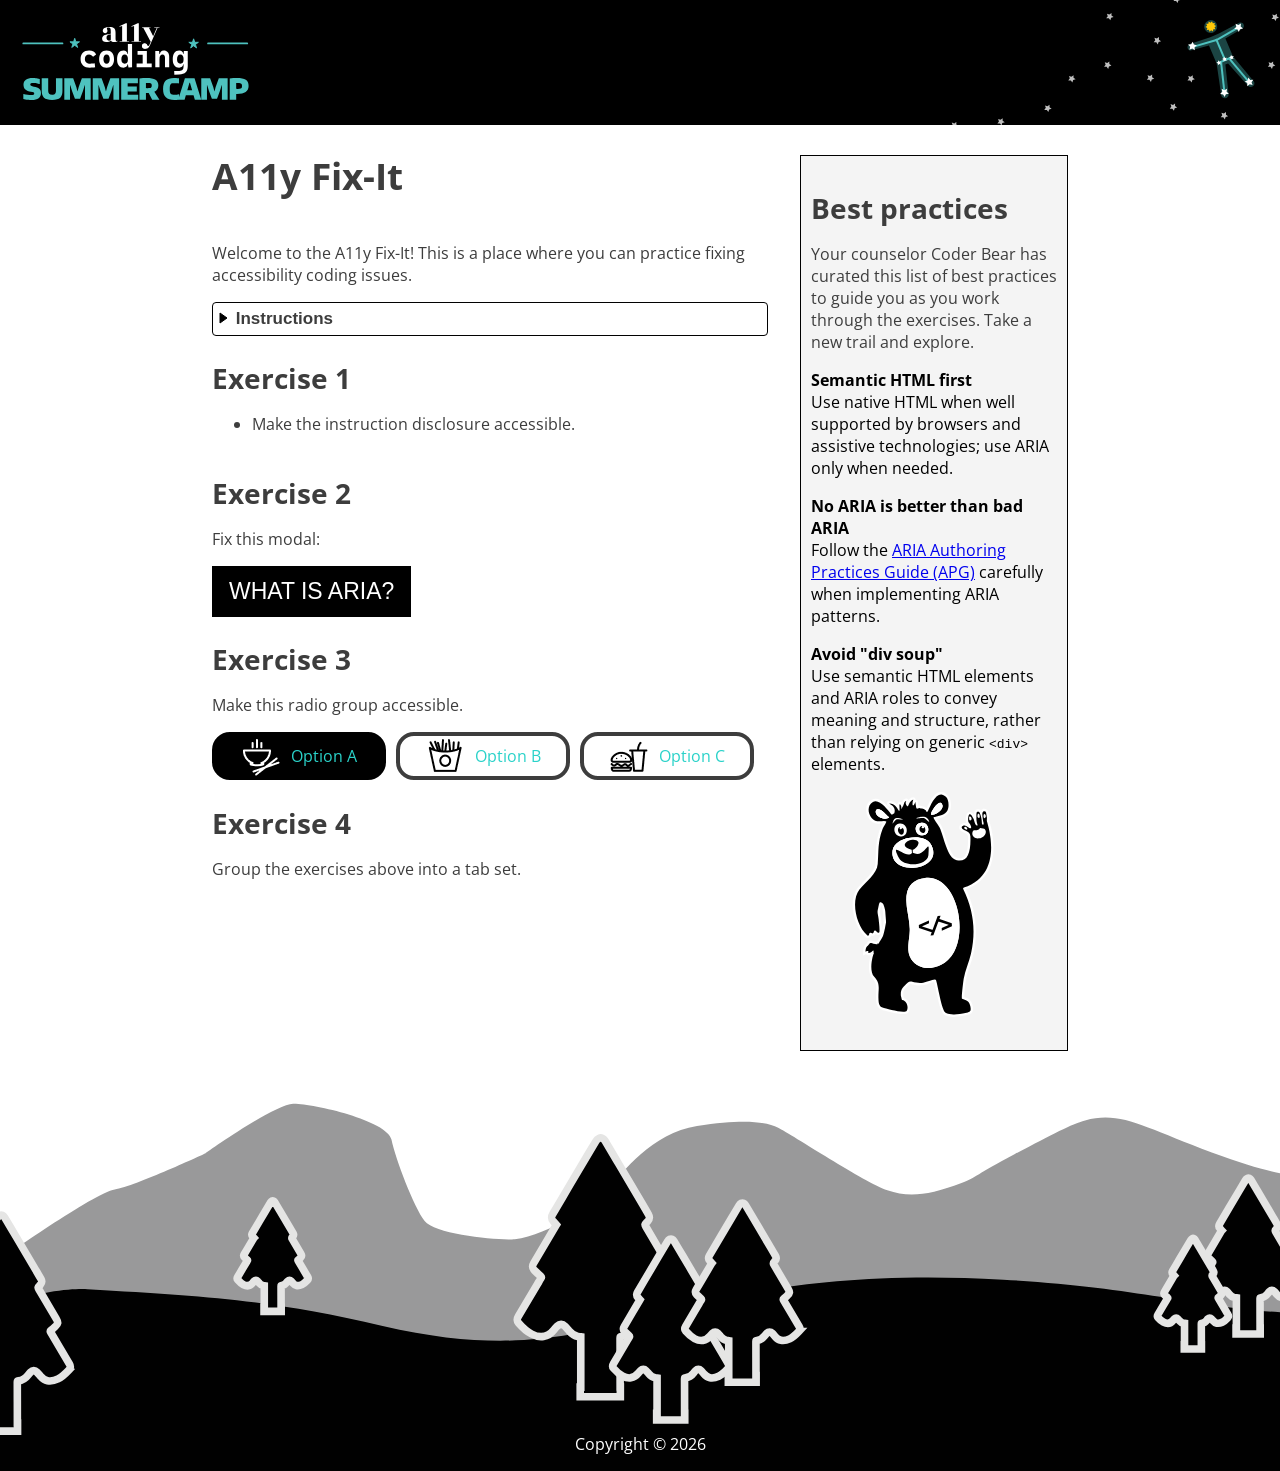
==== commit 6975f2cc: "Merged in main." ====
--- a/index.html
+++ b/index.html
@@ -1,132 +1,193 @@
-<!DOCTYPE html>
+<!doctype html>
 <html lang="en">
+  <head>
+    <meta charset="UTF-8" />
+    <meta name="viewport" content="width=device-width, initial-scale=1.0" />
+    <title>A11y Fix-It</title>
+    <meta http-equiv="X-UA-Compatible" content="ie=edge" />
+    <link rel="stylesheet" href="styles.css" />
+    <script type="module" src="scripts/main.js"></script>
+    <link rel="preconnect" href="https://fonts.googleapis.com" />
+    <link rel="preconnect" href="https://fonts.gstatic.com" crossorigin />
+    <link
+      href="https://fonts.googleapis.com/css2?family=Open+Sans:ital,wght@0,300..800;1,300..800&family=Rozha+One&display=swap"
+      rel="stylesheet"
+    />
+    <link
+      href="https://fonts.googleapis.com/css2?family=Material+Symbols+Outlined"
+      rel="stylesheet"
+    />
+  </head>
 
-<head>
-  <meta charset="UTF-8">
-  <meta name="viewport" content="width=device-width, initial-scale=1.0">
-  <title>A11y Fix-It</title>
-  <meta http-equiv="X-UA-Compatible" content="ie=edge">
-  <link rel="stylesheet" href="styles.css">
-  <script type="module" src="scripts/main.js"></script>
-  <link rel="preconnect" href="https://fonts.googleapis.com">
-  <link rel="preconnect" href="https://fonts.gstatic.com" crossorigin>
-  <link href="https://fonts.googleapis.com/css2?family=Open+Sans:ital,wght@0,300..800;1,300..800&family=Rozha+One&display=swap" rel="stylesheet">
-  <link href="https://fonts.googleapis.com/css2?family=Material+Symbols+Outlined" rel="stylesheet" />
+  <body>
+    <div class="grid-container">
+      <header>
+        <img
+          class="left"
+          src="./images/a11y-summer-camp-logo.svg"
+          alt="A11y summer camp header image"
+        />
+        <img
+          class="right"
+          src="./images/header-constellation.svg"
+          alt="A11y summer camp header image"
+        />
+      </header>
+      <div class="wrapper">
+        <main class="exercises">
+          <h1>A11y Fix-It</h1>
+          <p>
+            Welcome to the A11y Fix-It! This is a place where you can practice
+            fixing accessibility coding issues.
+          </p>
 
-</head>
+          <button
+            id="toggle-button"
+            class="disclosure-btn"
+            type="button"
+            aria-expanded="false"
+            aria-controls="content-to-toggle"
+          >
+            Instructions
+          </button>
+          <div id="content-to-toggle" class="desc">
+            <p>
+              With each exercise you will be presented with an inaccessible
+              component. Your task is to identify and fix the accessibility
+              issues.
+            </p>
+          </div>
 
-<body>
-  <div class="grid-container">
-  <header>
-    <img class="left" src="./images/a11y-summer-camp-logo.svg" alt="A11y summer camp header image">
-    <img class="right" src="./images/header-constellation.svg" alt="A11y summer camp header image">
-  </header>
-  <div class="wrapper">
+          <h2>Exercise 1</h2>
+          <ul>
+            <li>Make the instruction disclosure accessible.</li>
+          </ul>
 
-    <main class="exercises">
-      <h1>A11y Fix-It</h1>
-      <p>Welcome to the A11y Fix-It! This is a place where you can practice fixing accessibility coding issues.</p>
+          <!-- Exercise 2 -->
+          <h2>Exercise 2</h2>
+          <p>Fix this modal:</p>
+          <button id="open-modal-button">What is ARIA?</button>
 
-      <button id="toggle-button" class="disclosure-btn" type="button" aria-expanded="false" aria-controls="content-to-toggle"> Instructions</button>
-      <div id="content-to-toggle" class="desc">
-        <p>With each exercise you will be presented with an inaccessible component. Your task is to identify and fix the
-          accessibility issues.</p>
-        <p>Exercises 2 - X are commented out and can be uncommented as you progress.</p>
+          <div id="modal">
+            <h2>ARIA</h2>
+            <p>
+              Accessible Rich Internet Applications (ARIA) provides roles,
+              states, and properties that help assistive technologies understand
+              custom web components when native HTML is not enough. Use semantic
+              HTML whenever possible and ARIA only when needed. Learn more about
+              ARIA and how to use it in the following resources:
+            </p>
+            <ul>
+              <li>
+                <a href="https://www.w3.org/WAI/standards-guidelines/aria/"
+                  >WAI-ARIA specification</a
+                >
+              </li>
+              <li>
+                <a href="https://www.w3.org/WAI/ARIA/apg/patterns/"
+                  >ARIA Authoring Practices Guide (APG)</a
+                >
+              </li>
+              <li>
+                <a
+                  href="https://developer.mozilla.org/en-US/docs/Web/Accessibility/ARIA"
+                  >MDN ARIA documentation</a
+                >
+              </li>
+            </ul>
+
+            <button id="close-modal-button">Close</button>
+          </div>
+
+          <h2>Exercise 3</h2>
+          <p>Make this radio group accessible.</p>
+          <div class="radio-group">
+            <div id="a" class="radio-option selected">
+              <img src=" ./images/noodles.png" />
+              Option A
+            </div>
+            <div id="b" class="radio-option">
+              <img src=" ./images/fries.png" />
+              Option B
+            </div>
+            <div id="c" class="radio-option">
+              <img src=" ./images/burger.png" />
+              Option C
+            </div>
+          </div>
+          <h2>Exercise 4</h2>
+          <p>Group the exercises above into a tab set.</p>
+        </main>
+        <aside id="sidebar">
+          <div>
+            <h2>Best practices</h2>
+            <p>
+              Your counselor Coder Bear has curated this list of best practices
+              to guide you as you work through the exercises. Take a new trail
+              and explore.
+            </p>
+            <dl>
+              <dt>Semantic HTML first</dt>
+              <dd>
+                Use native HTML when well supported by browsers and assistive
+                technologies; use ARIA only when needed.
+              </dd>
+
+              <dt>No ARIA is better than bad ARIA</dt>
+              <dd>
+                Follow the
+                <a href="https://www.w3.org/WAI/ARIA/apg/patterns/"
+                  >ARIA Authoring Practices Guide (APG)</a
+                >
+                carefully when implementing ARIA patterns.
+              </dd>
+
+              <dt>Avoid "div soup"</dt>
+              <dd>
+                Use semantic HTML elements and ARIA roles to convey meaning and
+                structure, rather than relying on generic
+                <code>&lt;div&gt;</code> elements.
+              </dd>
+            </dl>
+            <figure>
+              <svg xmlns="http://www.w3.org/2000/svg" viewBox="0 0 300 475" role="img" aria-labelledby="coder-bear-title">
+                <title id="coder-bear-title">Friendly, waving cartoon bear</title>
+                <g>
+                  <path class="cls-2" d="M288.04,61.73c.03-1.27.12-4.1.18-5.43.05-1.12-.09-1.83-.27-2.57-.12-.5-.33-1.35-.62-3.74-.05-.36-.09-.74-.13-1.11-.23-2.06-.49-4.39-1.43-6.48-1.5-3.33-4.43-5.25-8.06-5.25-2.87,0-5.29,1.16-6.88,3.22-1.9-1.88-3.96-2.13-6.2-2.22-.28-.01-.59-.02-.93-.04h-.32c-1.65,0-3.21.66-4.39,1.86-2.07,2.1-2.62,5.49-2.72,9.72-2.12-3.07-5.12-6.05-8.79-6.05-1.78,0-6.07.75-7.57,7.75-1.46,6.8-1.2,12.19.75,16.07-1.29-.5-2.64-.82-4.06-.83h-.07c-3.5,0-8.14,1.73-10.07,5.54-.87,1.72-1.86,5.26,1.29,9.53,1.69,2.28,4.39,3.44,7.26,4.66,5.34,2.28,8.59,3.99,8.75,8.64.91,26.36-3.82,36.98-7.94,41.24-2.4,2.49-5.43,3.7-9.24,3.7-1.6,0-3.36-.21-5.23-.63-11.46-2.57-18.54-25.01-24.24-43.04-2.76-8.73-5.36-16.98-8.37-23.03-1.52-3.06-4.1-6.79-6.6-10.4-1.07-1.54-2.27-3.27-3.24-4.78.79-.2,1.61-.39,2.45-.59,8.5-2.04,19.09-4.57,24.06-14.63,4.43-8.95,3.85-25.53-3.53-33.5-4.43-4.79-9.22-7.21-14.21-7.21v-.02c-13.35,0-22.57,16.47-30.09,33.27-3.41-2.47-8.04-4.05-11.03-4.05-.22,0-.44,0-.65.02-.89-.42-2.25-.95-3.9-.95-.51,0-1.08.05-1.71.19-.08-.52-.16-1.04-.23-1.51-.21-1.38-.43-2.8-.69-4.18-.2-1.04-.33-1.73-.45-2.24-.75-3.31-2.92-4.21-4.26-4.43-.05-.95-.34-1.86-.88-2.66-.97-1.45-2.62-2.31-4.4-2.31-2.84,0-6.66,2.77-9.6,6.15-.13-.49-.35-.99-.69-1.5-.94-1.41-2.53-2.26-4.24-2.26-1.58,0-2.73.68-3.84,1.34-3.6,2.14-4.4,4.77-5.1,7.09,0,.04-.03.09-.04.13-.96-.86-2.3-1.65-4.05-1.65-1.5,0-2.91.6-3.95,1.7-.95.99-1.46,2.19-1.71,3.69-2.06-2.04-4.56-3.96-7.6-5.31-2.51-1.12-5.29-1.78-7.42-1.78-3.86,0-5.3,2.31-5.74,3.3-1.92,4.33,2.19,6.93,3.94,8.05,2.04,1.29,5.12,3.25,6.26,5.96.58,1.39.68,3.03.3,4.99-.05-.06-.09-.12-.14-.18-8.34-10.59-20.93-26.58-34.57-26.59-2.74,0-5.38.65-7.83,1.94-8.78,4.61-13.1,14.46-11.27,25.72,1.69,10.39,9,21.77,21.51,23.8,1.62.26,3.28.39,5.09.39,1.95,0,3.76-.14,5.51-.28.67-.05,1.33-.11,1.98-.15-.16.27-.32.54-.47.8-1.66,2.81-3.55,5.99-4.66,8.99-7.97,21.62-8.57,36.72-9.27,54.21-.25,6.2-.5,12.61-1.09,19.87-1.07,13.19-11.85,24.13-23.26,35.72-4.68,4.75-9.52,9.66-13.66,14.78-9.47,11.7-12.64,30.89-8.68,52.63,3.77,20.71,13.28,39.3,25.43,49.72,1.32,1.13,3,1.75,4.73,1.75,3.21,0,6.01-2.06,6.99-5.07.83.31,1.7.47,2.59.47,2.82,0,5.33-1.6,6.55-4.03l.93.76c1.31,1.07,2.96,1.66,4.64,1.66,2.47,0,4.65-1.19,5.98-3.06-.72,2.49-1.39,4.31-1.96,5.3-.95,1.64-2.08,3.53-3.28,5.54-.85,1.42-1.77,2.96-2.71,4.56-1.32.07-2.52.58-3.43,1.43-.1-.02-.2-.04-.31-.07-2.28-.49-4.02-.96-5.41-1.34-1.99-.55-3.43-.94-4.96-.94-4.14,0-6.09,3.02-6.74,4.01-.25.39-.46.71-.63.99-.51.79-1.36,1.78-2.57,2.97-.42.41-.92.91-1.52,1.5-3.57,3.54-4.06,10.66-4.11,13.56l-.13,7.95,6.5-2.99c1.23,1.87,3.37,2.94,5.92,2.94,1.06,0,2.16-.18,3.27-.52-.39,1.29-.71,2.52-.97,3.7-3.21,14.68-4.97,34.4,4.92,44.96,8.71,9.3,8.33,16.07,7.71,27.29-.23,4.22-.5,8.99-.28,14.48v.13c.31,7.78.77,19.53,11.88,23.31,5.6,1.9,30.99,8.99,44.66,8.99,3.94,0,9.45-.48,11.83-4.68,3.08-5.42,3.01-13.1-.18-19.56-2.3-4.67-5.94-7.99-10.21-9.41-.14-.51-.3-1.19-.5-2.09-.06-.27-.11-.48-.14-.62l-.71-2.87c-.54-9.88,1.91-12.23,9.88-19.88,1.05-1.01,2.18-2.09,3.38-3.27.22-.2,1.09-.56,2.03-.56.31,0,.48.04.52.05,7.77,2.18,13.83,3.2,19.05,3.2,6.57,0,11.49-1.58,17.2-3.41,3.44-1.1,7.27-2.33,12.23-3.49,1.28,4.68,2.74,11.48,4.28,18.62,5.74,26.61,10,44.42,16.68,49.41,4.96,3.7,15.66,4.51,19.37,4.51.65,0,1.25-.02,1.8-.05,6.13-.4,17.88-2.24,23.83-3.31,5.93-1.07,10.68-2.2,13.38-6.21,2.48-3.68,2.16-8.39.92-14.33-2.72-12.97-11.87-15.79-16.78-17.31-.24-.07-.5-.16-.77-.24.18-7.8,3.11-33.05,3.97-37.94,1.64-9.32,4.66-18.2,7.85-27.61,2.66-7.85,5.42-15.96,7.27-24.29,10.48-47.09,5.6-89.94-15.35-134.58,18.01-6.51,32-16.81,41.63-30.63,8.35-11.99,13.44-26.68,15.12-43.66,2.01-20.24-.79-43.4-8.32-68.82ZM62.6,266.86c-.37-3.99-.96-6.96-1.44-9.35-.91-4.56-1.37-6.84.34-12.54.62-2.07,1.01-4.02,1.35-5.73.06-.29.12-.61.19-.94,1.4,2.99,3.85,11.61,3.67,15.47v.62l1.3,16.96c.06.85.03,1.69-.11,2.51-1.14,6.72-2.35,12.77-3.5,17.59.28-6.56-.7-14.95-1.37-20.68-.18-1.58-.34-2.94-.43-3.91ZM235.17,201.09c-1.38.46-2.03,1.91-1.39,3.22,21.07,43.58,26.92,86.19,16.27,134.03-3.93,17.66-12.01,34.26-15.16,52.12-.92,5.18-5.1,40.3-3.78,41.94,2.35,2.93,14.42,1.24,17.39,15.43,2.33,11.14.14,12.71-10.29,14.59-5.93,1.07-17.5,2.87-23.27,3.25-.44.03-.94.04-1.48.04-4.88,0-13.24-1.17-16.38-3.51-8.31-6.2-15.15-52.87-19.88-67.91-.31-.97-1.26-1.58-2.27-1.58-.17,0-.34.02-.51.05-15.24,3.24-20.78,7.32-30.73,7.32-4.54,0-9.99-.85-17.7-3.01-.58-.16-1.21-.24-1.87-.24-2.01,0-4.24.72-5.53,1.99-10.68,10.48-15.55,13.32-14.73,27.23,0,.16.03.31.07.46l.76,3.07c.22.92,1.15,5.71,2.09,5.84,9.33,1.29,13.63,14.83,9.45,22.19-.87,1.54-3.64,2.15-7.48,2.15-12.7,0-37.07-6.69-43.05-8.72-7.9-2.69-8.19-11.25-8.49-18.9-.78-19.87,5.04-30.23-8.78-44.98-8.33-8.9-6.56-27.33-3.69-40.47.66-3,1.75-6.17,3.04-9.38-.46-.56-.79-.97-.79-.97,0,0,.55-3.8-.82-3.8-.44,0-1.09.4-2.02,1.46-2.04,2.31-4.78,3.46-6.6,3.46-1.58,0-2.47-.87-1.59-2.59.65-1.29.17-1.71-.75-1.71-1.72,0-4.95,1.49-4.95,1.49,0,0,.12-7.6,2.63-10.09,4.28-4.24,3.39-3.18,5.41-6.3.81-1.25,1.47-1.73,2.53-1.73,1.59,0,4.09,1.06,9.33,2.18,1.95.41,3.18.57,3.95.57,2.6,0-.18-1.83,1.15-1.83h.13c.72.05,1.36.32,2.05.63,2.91-5.03,5.74-9.62,7.82-13.22,3.14-5.43,6.49-24.12,7.51-30.12.21-1.23.26-2.48.17-3.73l-1.3-16.96c.27-5.81-3.69-18.49-5.34-19.72-2.26-1.69-3.83-2.41-4.96-2.41-3.15,0-2.88,5.61-4.69,11.65-3.08,10.26-.13,12.44.92,23.79.45,4.86,2.4,17.75,1.67,25.67-.12,1.27-1.19,2.08-2.32,2.08-.51,0-1.03-.17-1.47-.53l-4.04-3.3c-.44-.36-.96-.53-1.47-.53-1.01,0-1.99.66-2.27,1.77l-.6,2.43c-.27,1.07-1.23,1.77-2.26,1.77-.28,0-.56-.05-.84-.16l-2.76-1.07c-.28-.11-.56-.16-.84-.16-1.04,0-2,.7-2.27,1.78l-.59,2.41c-.27,1.11-1.27,1.79-2.29,1.79-.52,0-1.04-.17-1.48-.55C10.19,280.49-.63,227.91,17.66,205.32c13.97-17.26,36.32-32.26,38.02-53.24,2.28-28.24-.34-44.51,10.07-72.75,1.77-4.81,6.32-10.89,7.44-14.17.74-2.17-.07-2.37-1.23-2.37-.27,0-.55.01-.84.01-.18,0-.36,0-.53-.02-.64-.05-1.28-.07-1.92-.07-3.28,0-6.51.53-9.96.53-1.39,0-2.82-.09-4.29-.32-17.78-2.88-24.78-31.72-8.72-40.15,1.8-.94,3.64-1.37,5.51-1.37,12.14,0,25.22,17.9,32.4,26.9.45.57,1.12.86,1.79.86.52,0,1.04-.17,1.48-.51,1.06-.82,2.24-1.45,3.35-2.2.93-3,1.48-6.69,0-10.22-2.7-6.42-10.72-8.96-10.24-10.04.1-.22.53-.34,1.17-.34,1.25,0,3.31.43,5.39,1.35,7.68,3.41,11.31,11.49,13.25,14.01.48-.21.94-.45,1.42-.64,0-.07.02-.1.01-.18.05-5.26-.94-12.83.61-12.83.37,0,.87.42,1.57,1.39,2.53,3.52.91,8.8,1.34,8.8.19,0,.78-1.04,2.31-3.73,4.98-8.76,2.9-10.57,6.54-12.73.74-.44,1.12-.64,1.28-.64.63,0-2.21,3.17-.2,7.3,1.23,2.52,2.16,3.8,3.04,3.8s1.77-1.42,2.82-4.32c1.71-4.69,7.5-9.17,8.86-9.17.28,0,.37.19.2.6-1.7,4.13-2.22,11.25-.16,11.25.38,0,.84-.24,1.4-.78,2.51-2.41,2.71-6.17,2.99-6.17.13,0,.27.74.64,2.68.74,3.9,1.16,8.65,2.11,10.83.85.14,1.71.17,2.55.34,1.07-1.23,2.03-1.61,2.88-1.61,1.44,0,2.57,1.1,3.38,1.1.09,0,.17-.01.25-.04.25-.09.56-.13.93-.13,3.43,0,11.23,3.67,10.74,7.18.21.06.43.09.64.09.88,0,1.72-.49,2.1-1.36,5-11.52,15-35.11,27.64-35.13,3.34.01,6.87,1.66,10.53,5.61,5.78,6.24,6.37,20.49,2.72,27.88-4.85,9.8-17.04,10.71-26.17,13.37-1.52.44-3.61-.77-2.38,2.59,1.41,3.85,9.09,13.23,11.89,18.88,9.47,19.09,15.65,64.16,35.99,68.73,2.25.5,4.36.76,6.33.76,16.41,0,23.3-17.38,22.18-50.11-.41-11.97-14.23-12.36-16.99-16.1-3.6-4.88,1.99-7.1,4.75-7.1h.04c4.36.03,9.6,6.2,12.15,6.2.32,0,.59-.1.82-.31,2.1-1.99-.19-7.04-3.49-10.9s-1.83-11.52-1.26-14.17c.6-2.81,1.59-3.8,2.68-3.8,2.29,0,5.02,4.35,5.62,5.37.43.79,1.28,2.35,2.12,3.89.51.94,1.35,3.54,1.55,4.59.67,3.46,2.82,8.78,5.22,9.26.39.08.7.12.94.12,2.57,0-2.18-4.41-1.65-16.26.1-2.3-.71-12.5,2.09-12.5h.06c2.88.15,3.45-.14,4.75,1.97.27.43.66,1.73,1.83,5.38,2.4,7.45,2.56,13.89,2.65,15.67.09,1.88.34,3.87,2.23,4.15.06,0,.11,0,.16,0,1.71,0,1.4-4.22.83-5.13-.17-.27-1.18-5.24-1.29-6.64-.1-1.42-1.12-8.72-.98-10.24.18-1.84-.05-6.12,4.07-6.12s4.16,4.54,4.65,8.46c.59,4.76.92,4.31.86,5.47-.08,1.66-.22,6.28-.19,6.36,6.54,21.87,31.67,112.23-47.83,138.64Z"/>
+                  <path class="cls-1" d="M235.17,201.09c79.5-26.41,54.37-116.77,47.83-138.64-.03-.08.11-4.7.19-6.36.06-1.16-.27-.71-.86-5.47-.49-3.92-.54-8.46-4.65-8.46s-3.89,4.28-4.07,6.12c-.14,1.52.88,8.82.98,10.24.11,1.4,1.12,6.37,1.29,6.64.57.91.88,5.13-.83,5.13-.05,0-.1,0-.16,0-1.89-.28-2.14-2.27-2.23-4.15-.09-1.78-.25-8.22-2.65-15.67-1.17-3.65-1.56-4.95-1.83-5.38-1.3-2.11-1.87-1.82-4.75-1.97h-.06c-2.8,0-1.99,10.2-2.09,12.5-.53,11.85,4.22,16.26,1.65,16.26-.24,0-.55-.04-.94-.12-2.4-.48-4.55-5.8-5.22-9.26-.2-1.05-1.04-3.65-1.55-4.59-.84-1.54-1.69-3.1-2.12-3.89-.6-1.02-3.33-5.37-5.62-5.37-1.09,0-2.08.99-2.68,3.8-.57,2.65-2.04,10.31,1.26,14.17s5.59,8.91,3.49,10.9c-.23.21-.5.31-.82.31-2.55,0-7.79-6.17-12.15-6.2h-.04c-2.76,0-8.35,2.22-4.75,7.1,2.76,3.74,16.58,4.13,16.99,16.1,1.12,32.73-5.77,50.11-22.18,50.11-1.97,0-4.08-.26-6.33-.76-20.34-4.57-26.52-49.64-35.99-68.73-2.8-5.65-10.48-15.03-11.89-18.88-1.23-3.36.86-2.15,2.38-2.59,9.13-2.66,21.32-3.57,26.17-13.37,3.65-7.39,3.06-21.64-2.72-27.88-3.66-3.95-7.19-5.6-10.53-5.61-12.64.02-22.64,23.61-27.64,35.13-.38.87-1.22,1.36-2.1,1.36-.21,0-.43-.03-.64-.09.49-3.51-7.31-7.18-10.74-7.18-.37,0-.68.04-.93.13-.08.03-.16.04-.25.04-.81,0-1.94-1.1-3.38-1.1-.85,0-1.81.38-2.88,1.61-.84-.17-1.7-.2-2.55-.34-.95-2.18-1.37-6.93-2.11-10.83-.37-1.94-.51-2.68-.64-2.68-.28,0-.48,3.76-2.99,6.17-.56.54-1.02.78-1.4.78-2.06,0-1.54-7.12.16-11.25.17-.41.08-.6-.2-.6-1.36,0-7.15,4.48-8.86,9.17-1.05,2.9-1.9,4.32-2.82,4.32s-1.81-1.28-3.04-3.8c-2.01-4.13.83-7.3.2-7.3-.16,0-.54.2-1.28.64-3.64,2.16-1.56,3.97-6.54,12.73-1.53,2.69-2.12,3.73-2.31,3.73-.43,0,1.19-5.28-1.34-8.8-.7-.97-1.2-1.39-1.57-1.39-1.55,0-.56,7.57-.61,12.83.01.08-.01.11-.01.18-.48.19-.94.43-1.42.64-1.94-2.52-5.57-10.6-13.25-14.01-2.08-.92-4.14-1.35-5.39-1.35-.64,0-1.07.12-1.17.34-.48,1.08,7.54,3.62,10.24,10.04,1.48,3.53.93,7.22,0,10.22-1.11.75-2.29,1.38-3.35,2.2-.44.34-.96.51-1.48.51-.67,0-1.34-.29-1.79-.86-7.18-9-20.26-26.9-32.4-26.9-1.87,0-3.71.43-5.51,1.37-16.06,8.43-9.06,37.27,8.72,40.15,1.47.23,2.9.32,4.29.32,3.45,0,6.68-.53,9.96-.53.64,0,1.28.02,1.92.07.17.02.35.02.53.02.29,0,.57-.01.84-.01,1.16,0,1.97.2,1.23,2.37-1.12,3.28-5.67,9.36-7.44,14.17-10.41,28.24-7.79,44.51-10.07,72.75-1.7,20.98-24.05,35.98-38.02,53.24-18.29,22.59-7.47,75.17,16.08,95.44.44.38.96.55,1.48.55,1.02,0,2.02-.68,2.29-1.79l.59-2.41c.27-1.08,1.23-1.78,2.27-1.78.28,0,.56.05.84.16l2.76,1.07c.28.11.56.16.84.16,1.03,0,1.99-.7,2.26-1.77l.6-2.43c.28-1.11,1.26-1.77,2.27-1.77.51,0,1.03.17,1.47.53l4.04,3.3c.44.36.96.53,1.47.53,1.13,0,2.2-.81,2.32-2.08.73-7.92-1.22-20.81-1.67-25.67-1.05-11.35-4-13.53-.92-23.79,1.81-6.04,1.54-11.65,4.69-11.65,1.13,0,2.7.72,4.96,2.41,1.65,1.23,5.61,13.91,5.34,19.72l1.3,16.96c.09,1.25.04,2.5-.17,3.73-1.02,6-4.37,24.69-7.51,30.12-2.08,3.6-4.91,8.19-7.82,13.22-.69-.31-1.33-.58-2.05-.63h-.13c-1.33,0,1.45,1.83-1.15,1.83-.77,0-2-.16-3.95-.57-5.24-1.12-7.74-2.18-9.33-2.18-1.06,0-1.72.48-2.53,1.73-2.02,3.12-1.13,2.06-5.41,6.3-2.51,2.49-2.63,10.09-2.63,10.09,0,0,3.23-1.49,4.95-1.49.92,0,1.4.42.75,1.71-.88,1.72,0,2.59,1.59,2.59,1.82,0,4.56-1.15,6.6-3.46.93-1.06,1.58-1.46,2.02-1.46,1.37,0,.82,3.8.82,3.8,0,0,.33.41.79.97-1.29,3.21-2.38,6.38-3.04,9.38-2.87,13.14-4.64,31.57,3.69,40.47,13.82,14.75,8,25.11,8.78,44.98.3,7.65.59,16.21,8.49,18.9,5.98,2.03,30.35,8.72,43.05,8.72,3.84,0,6.61-.61,7.48-2.15,4.18-7.36-.12-20.9-9.45-22.19-.94-.13-1.87-4.92-2.09-5.84l-.76-3.07c-.04-.15-.07-.3-.07-.46-.82-13.91,4.05-16.75,14.73-27.23,1.29-1.27,3.52-1.99,5.53-1.99.66,0,1.29.08,1.87.24,7.71,2.16,13.16,3.01,17.7,3.01,9.95,0,15.49-4.08,30.73-7.32.17-.03.34-.05.51-.05,1.01,0,1.96.61,2.27,1.58,4.73,15.04,11.57,61.71,19.88,67.91,3.14,2.34,11.5,3.51,16.38,3.51.54,0,1.04-.01,1.48-.04,5.77-.38,17.34-2.18,23.27-3.25,10.43-1.88,12.62-3.45,10.29-14.59-2.97-14.19-15.04-12.5-17.39-15.43-1.32-1.64,2.86-36.76,3.78-41.94,3.15-17.86,11.23-34.46,15.16-52.12,10.65-47.84,4.8-90.45-16.27-134.03-.64-1.31,0-2.76,1.39-3.22ZM71.18,57.74h0c-.35.01-.7,0-1.06-.03-.09,0-.18,0-.28-.02-.28-.01-.56-.04-.84-.08-.54-.05-1.08-.14-1.62-.25-.31-.05-.62-.12-.92-.2-.33-.07-.66-.16-.98-.26-.15-.03-.3-.07-.44-.12-.31-.1-.62-.2-.93-.3-.01,0-.03-.01-.05-.02-.22-.08-.44-.16-.65-.25-.17-.05-.33-.12-.49-.18l-.15-.06c-.06-.03-.13-.05-.19-.09-.27-.11-.54-.22-.81-.35-.48-.21-.95-.44-1.41-.69-.15-.09-.31-.17-.46-.25-.16-.09-.32-.19-.48-.28-.44-.26-.86-.54-1.27-.82-.01-.01-.03-.02-.05-.04-.47-.31-.91-.65-1.34-1-.2-.16-.41-.33-.6-.5,0-.02-.03-.03-.04-.04-.2-.17-.39-.34-.57-.53-1.21-1.15-2.2-2.42-2.88-3.76-.1-.21-.2-.42-.29-.63-.08-.18-.16-.37-.22-.56-.02-.05-.04-.1-.05-.15-.06-.17-.11-.34-.16-.51-.03-.09-.05-.18-.07-.28-.04-.15-.08-.31-.1-.46-.02-.07-.03-.14-.04-.22-.03-.19-.05-.37-.07-.56-.02-.23-.03-.46-.03-.69,0-.27.01-.54.04-.82.06-1.91.73-3.55,2.63-4.28.72-.27,1.46-.4,2.23-.4.27,0,.55.02.83.05.46.05.93.14,1.4.27.25.07.51.15.76.24.23.08.46.17.69.27.06.02.12.05.18.08.15.06.31.13.47.22.21.1.42.21.64.32.21.11.42.23.64.35.21.12.42.25.64.38,1.71,1.05,3.43,2.42,5.12,3.9.21.18.42.37.63.56.21.18.42.37.63.57,1.49,1.36,2.93,2.78,4.29,4.1.17.17.33.33.5.5,1.31,1.28,2.54,2.47,3.64,3.43.13.12.25.23.38.33.5.42.96.79,1.4,1.1-2.03,2.1-4.98,3.01-8.2,3.01ZM178.36,29.03c.27-.26.53-.51.8-.76,2.39-2.2,4.78-3.63,6.79-3.63.25,0,.49.02.73.07.09.02.18.04.27.07.11.02.21.06.32.1.01-.01.01,0,.01,0,.08.02.15.06.22.1t.02.01c.07.03.14.07.2.1.52.28.99.72,1.41,1.31,6.95,9.85-10.56,22.97-20.75,22.97h-.01c-.5,0-.99-.03-1.45-.1,0-.02-.01-.04-.01-.06-.4-3.87,5.42-14.22,11.45-20.18ZM138.25,69.8c.13-.14.27-.27.41-.41.42-.39.87-.75,1.37-1.09.65-.44,1.38-.83,2.17-1.16,1.39-.57,2.99-.94,4.81-1.06.32-.02.63-.03.94-.03.54,0,1.06.03,1.56.09.22.02.45.06.67.09.71.13,1.39.3,2.04.53.37.13.72.28,1.07.45.2.1.4.2.59.31.19.1.38.2.57.31.21.13.41.25.61.39.27.19.54.39.8.6s.51.43.75.66c.2.18.39.37.57.57.08.08.16.16.22.24.13.15.26.3.39.46.08.1.16.2.24.3.02.02.04.05.06.08.16.2.31.42.45.63.16.24.32.48.46.73.05.07.09.13.12.2.15.26.29.52.42.78.09.18.17.36.25.55.07.15.13.29.19.44.14.33.26.66.37.99.06.2.13.4.18.61.12.4.22.82.3,1.23.05.26.1.52.13.78.05.3.08.6.11.9.01.12.02.24.02.36.02.29.03.57.03.86,0,5.81-3.5,11.35-11.49,12.1-.49.05-.98.07-1.45.07-.24,0-.47-.01-.7-.02-.23-.01-.46-.02-.68-.05-.22-.02-.44-.04-.65-.08h-.03c-.16-.02-.31-.05-.47-.08-.89-.16-1.73-.41-2.52-.74-.19-.08-.38-.16-.56-.25-.31-.14-.6-.3-.89-.47-.29-.16-.57-.34-.84-.53,0,0,0,.01-.01,0-.27-.19-.52-.38-.76-.58-.01,0-.02-.01-.03-.02-.25-.2-.49-.42-.73-.64-.21-.2-.41-.41-.62-.63-.47-.52-.9-1.07-1.28-1.65-.17-.25-.33-.51-.48-.78-.12-.2-.23-.4-.33-.61-.07-.13-.14-.27-.2-.4-.25-.52-.46-1.06-.65-1.6-.01-.03-.02-.07-.03-.1-.1-.29-.18-.58-.26-.87-.09-.36-.17-.71-.24-1.06-.05-.28-.1-.56-.13-.84-.05-.36-.09-.72-.1-1.07-.02-.28-.03-.57-.03-.85,0-3.19,1.05-6.32,3.29-8.64ZM110.79,158.27c-.51-.14-1.02-.29-1.52-.45-.46-.14-.91-.28-1.35-.44-1.25-.43-2.48-.92-3.66-1.45-.16-.07-.31-.14-.47-.22-.26-.13-.52-.25-.78-.38-.25-.12-.51-.25-.76-.39-.51-.26-1-.54-1.49-.83-.24-.13-.48-.28-.72-.43-.24-.15-.48-.3-.71-.46-.23-.14-.46-.29-.68-.46-.51-.35-1.01-.71-1.49-1.09-.18-.13-.35-.27-.52-.42-.92-.74-1.78-1.54-2.59-2.38-.14-.14-.28-.29-.41-.44-.31-.32-.6-.66-.88-1-.25-.28-.48-.58-.71-.88-.02-.02-.03-.05-.05-.07-.27-.36-.54-.72-.79-1.09-.04-.06-.08-.12-.12-.18-.22-.32-.43-.65-.63-.99-.23-.37-.45-.75-.66-1.14-.01-.02-.02-.04-.03-.06-.22-.41-.43-.82-.62-1.24-.16-.32-.3-.65-.44-.98-.07-.15-.13-.3-.18-.45-.16-.39-.31-.79-.45-1.2-.04-.1-.08-.19-.1-.29-.12-.34-.23-.69-.32-1.03-.09-.3-.17-.6-.25-.91-.1-.38-.19-.75-.26-1.13-.04-.18-.08-.37-.11-.56-.06-.3-.12-.6-.16-.91-.06-.36-.11-.71-.16-1.08-.05-.38-.09-.76-.11-1.14-.03-.24-.04-.48-.05-.72-.03-.3-.05-.59-.05-.89-.02-.44-.03-.88-.03-1.33,0-1.67.11-3.4.35-5.21,2.01-15.23,19.68-23.8,33.31-26.15,4.12-.71,8.65-1.16,13.24-1.16,1.34,0,2.69.04,4.03.12.37.02.74.05,1.11.08.39.03.79.06,1.18.1.26.02.52.05.78.08.35.04.7.08,1.05.13.4.05.8.11,1.2.17.37.05.73.11,1.1.18.38.06.76.13,1.14.21.66.13,1.31.27,1.96.43,1.07.26,2.13.55,3.17.89.29.09.58.19.87.29.02.01.04.01.06.02.29.1.57.21.85.32.5.18.99.38,1.47.59.28.11.56.23.83.36,1.31.6,2.56,1.27,3.76,2.04.26.16.52.32.77.5.32.21.64.44.96.67.43.31.84.64,1.24.98.19.15.38.31.57.48.25.21.5.44.74.67.16.15.32.3.47.46.19.18.37.37.54.56.46.47.89.95,1.29,1.46.19.23.37.46.55.69.24.3.46.61.68.93.05.06.09.13.13.19.16.23.32.47.47.72.1.15.19.3.28.46.17.27.34.55.49.83.22.38.42.77.62,1.17,14.51,29.3-14.5,46.81-41.8,46.81-.63,0-1.26-.01-1.89-.03-.41-.01-.83-.03-1.24-.05-.52-.02-1.04-.06-1.56-.1h-.02c-.46-.03-.92-.07-1.37-.12-.18-.01-.35-.03-.52-.05-.39-.04-.78-.09-1.17-.14-.42-.05-.85-.11-1.27-.18-1.68-.25-3.34-.58-4.96-.99-.39-.09-.77-.19-1.15-.3ZM168.43,368.07c-1.59.23-3.17.39-4.75.48-.99.06-1.97.09-2.95.09h-.01c-.98.01-1.96-.02-2.94-.08-.02-.01-.03-.01-.05-.01-7.36-.44-14.48-2.57-20.77-6.74-3.32-2.2-6.4-4.97-9.17-8.36-.28-.32-.53-.64-.79-.97-.18-.23-.36-.46-.52-.7-.17-.23-.34-.46-.5-.7-.17-.23-.33-.47-.48-.7-.2-.3-.4-.6-.58-.9-2.24-3.62-3.67-7.46-4.53-11.43l-.03-.18c-1.11-5.22-1.23-10.67-.91-16.18.59-10.4,2.79-20.99,2.97-30.5.03-1.44.02-2.89-.02-4.33,0-.02,0-.04,0-.06-.7-26.02-11.37-52.45-5.41-76.27.59-2.36,1.34-4.56,2.23-6.6.19-.45.39-.9.61-1.34,1.88-3.92,4.32-7.24,7.24-10.02,6.78-6.48,16.12-10.06,27.03-11.49,2.17-.28,4.3-.42,6.38-.42,66.15,0,90.97,139.6,34.52,177.04-8.03,5.32-17.25,9.01-26.53,10.37h-.04Z"/>
+                  <path class="cls-2" d="M54.31,38.46c-1.9.73-2.57,2.37-2.63,4.28-.82,7.85,10.43,15.01,19.5,15.01h0c3.22-.01,6.17-.92,8.2-3.02-5.35-3.77-15.11-16.68-22.84-16.67-.77,0-1.51.13-2.23.4ZM56.67,43.07c3.28.14,9.26,5.93,12.99,9.59-4.09-.46-8.71-2.68-11.26-5.52-.72-.8-1.9-2.37-1.75-3.89l.02-.18Z"/>
+                  <path class="cls-2" d="M167.74,113.42c-6.35-12.81-20.67-16.78-34.36-16.78-4.59,0-9.12.45-13.24,1.16-13.63,2.35-31.3,10.92-33.31,26.15-3.33,25.16,17.34,36.28,39.11,36.28,27.3,0,56.31-17.51,41.8-46.81ZM91.78,124.61c1.57-11.84,16.24-19.64,29.21-21.88,4.18-.72,8.35-1.09,12.39-1.09,10.47,0,24.14,2.43,29.88,14,4.35,8.77,4.47,16.57.36,23.19-6.09,9.81-21.23,16.4-37.68,16.4-12.53,0-23.1-3.86-29.01-10.6-4.5-5.13-6.23-11.87-5.15-20.02Z"/>
+                  <path class="cls-2" d="M148.18,92.36c.47,0,.96-.02,1.45-.07,17.47-1.63,13.49-26.24-1.68-26.24-.31,0-.62.01-.94.03-17.75,1.16-14.64,26.28,1.17,26.28ZM147.95,71.05c5.04,0,7.96,4.48,8.16,8.7.1,2.07-.39,6.95-6.94,7.57-.33.03-.67.05-.99.05h0c-5.82-.01-8.1-5.16-8.22-8.62-.07-2.16.51-7.23,7.37-7.68.21-.01.41-.02.62-.02Z"/>
+                  <path class="cls-2" d="M168.37,49.37h.01c10.19,0,27.7-13.12,20.75-22.97-.86-1.22-1.95-1.76-3.18-1.76-7.34,0-19.7,19.13-19.03,24.63.46.07.95.1,1.45.1ZM174.32,42.85c.85-1.55,1.92-3.29,3.25-5.13,3.53-4.9,6.43-7.18,7.82-7.85.37.75.62,2-.44,4.04-1.9,3.67-6.39,7.07-10.64,8.95h.01Z"/>
+                  <path class="cls-2" d="M119.95,97.72c16.4-2.83,39.71-1.76,47.6,15.62,21.98,48.41-88.06,65.66-80.91,10.53,1.98-15.23,19.68-23.8,33.31-26.15h0Z"/>
+                  <path class="cls-2" d="M146.81,66c15.94-1.05,20.45,24.55,2.63,26.21-17.06,1.59-20.9-25.01-2.63-26.21Z"/>
+                  <path class="cls-2" d="M188.95,26.32c7.29,10.34-12.35,24.27-22.2,22.87-.79-6.42,16.19-31.4,22.2-22.87Z"/>
+                  <path class="cls-2" d="M54.12,38.38c7.98-3.05,19.19,12.12,25.07,16.27-7.73,8.02-28.81-1.36-27.7-12,.06-1.91.73-3.55,2.63-4.28h0Z"/>
+                  <path d="M142.67,80.8c-.31-2.6.82-6.48,3.65-7.71,2.99-1.3,5.99,1.17,7.25,3.07,2.29,3.45,1.71,9.27-.96,10.94-3.05,1.91-9.34-1.32-9.95-6.3h.01Z"/>
+                  <path class="cls-2" d="M147.62,74.32c1.11-1.21.96-1.87,1.56-2.05.96-.3,2.16,1.2,2.28,1.36.29.37.93,1.16.79,2.2-.02.19-.1.68-.46,1.1-.8.93-2.44.83-3.49.28-.71-.38-1.59-1.19-1.46-1.94.06-.33.28-.4.78-.95h0Z"/>
+                  <path class="cls-2" d="M147.65,53.75s4.74-.47,8.25,1.05c3.59,1.55,5.04,4.75,5.04,4.75,0,0,2.87,5.21,1.88,4.95-.99-.26-5.61-4.48-6.25-5.13-1.95-1.98-3.58-3.48-9.28-3-2.35.2-11.06,1.44-11.03.33.03-1.11,11.39-2.94,11.39-2.94h0Z"/>
+                  <path class="cls-2" d="M264.96,80.87c-5.68,2.21-8.19-.04-10.35,1.99-1.81,1.7-1.6,4.16-1.83,5.78-.14,1.04.11,3.64,2.67,6.91,3.47,4.41,10.64,3.06,12.37,3.03,1.45-.02,7.76-1.92,11.34-7.57,3.16-4.98,1.57-8.47-.3-11.31-.9-1.38-6.12-2.52-9.54-2.63-1.65-.05-1.01,2.49-4.37,3.79h.01Z"/>
+                  <path d="M128.58,122.45l.14,6.41c26.92,13.78,35.75-39.46,32.6,4.46-1.62,22.55-51.19,26.38-61.39,6.42-20.55-40.25,14.35,4.03,27.08-10.79l-.62-6.44c-35.58-10.13,5.75-30.21,13.9-16.19,2.56,4.41-6.64,16.18-11.73,16.13h.02Z"/>
+                  <path class="cls-2" d="M265.1,47.63c-1.25.17-1.48,2.53-1.56,3.51h0c-.12,1.59-.19,2.7.57,3.69.69.89,2.04,1.67,2.97,1.27,1.46-.62,1.32-3.87.85-5.81-.47-1.9-1.8-2.8-2.83-2.66Z"/>
+                  <path class="cls-2" d="M240.26,75.41c-.12-.08-.47-.46-1.93-.73h.01c-1.35-.26-1.89.28-2.48,1.27-.47.78.44,2.14.61,2.33,1.61,1.84,4.48,2.92,5.27,2.09.91-.95.47-3.02.18-3.37-.8-1.01-1.26-1.3-1.66-1.59Z"/>
+                  <path class="cls-2" d="M249.37,53.77c-.9-.58-2.36-.84-3.03-.19-.37.36-.38.86-.28,2.27h-.01c.21,3.14.33,4.72.95,5.12.93.6,2.46.23,3.32-.57,1.75-1.63,1.02-5.36-.95-6.63Z"/>
+                  <path class="cls-2" d="M280.99,51.88c-.15-2.26-2.2-4.37-3.42-4.07-.95.24-1.27,1.91-1.41,2.65h0c-.49,2.53.26,5.91,1.65,6.13,1.29.21,3.35-2.27,3.18-4.71Z"/>
+                  <path class="cls-2" d="M101.69,67.83c-17.23,1.65-13.73,27.74,2.86,26.82,17.82-.99,13.89-28.42-2.86-26.82Z"/>
+                  <path class="cls-2" d="M98.87,58.9c1.88.15,8.9,1.24,8.83.11s-9.22-2.76-9.22-2.76h0s-3.81-.38-6.55,1.24c-2.8,1.66-3.83,4.94-3.83,4.94,0,0-2.08,5.37-1.3,5.08.78-.29,4.3-4.68,4.79-5.36,1.48-2.06,2.72-3.62,7.29-3.25Z"/>
+                  <path d="M108.54,78.17h0c-.5-.65-1.17-1.27-1.93-1.78.12.63-.21,1.46-.59,1.99-.69.98-2.12,1.81-3.26,1.35-.52-.21-.81-.62-.92-.78-.6-.87-.4-1.87-.3-2.34.02-.13.19-.92.55-1.53-.51.06-1.01.2-1.48.44-2.88,1.48-3.03,5.72-2.47,8.12,1.01,4.37,5.59,8.13,8.52,7.18,3.35-1.09,5.1-8.54,1.89-12.65Z"/>
+                </g>
+                <a href="./fixed/" aria-label="Link to the fixed version">
+                  <path id="belly" class="cls-2 belly" d="M160.48,180.66c-2.08,0-4.21.14-6.38.42-10.91,1.43-20.25,5.01-27.03,11.49-2.92,2.78-5.36,6.1-7.24,10.02-.22.44-.42.89-.61,1.34-.89,2.04-1.64,4.24-2.23,6.6-5.96,23.82,4.71,50.25,5.41,76.27,0,.02,0,.04,0,.06.04,1.44.05,2.89.02,4.33-.18,9.51-2.38,20.1-2.97,30.5-.32,5.51-.2,10.96.91,16.18l.03.18c.86,3.97,2.29,7.81,4.53,11.43.18.3.38.6.58.9.15.23.31.47.48.7.16.24.33.47.5.7.16.24.34.47.52.7.26.33.51.65.79.97,2.77,3.39,5.85,6.16,9.17,8.36,6.29,4.17,13.41,6.3,20.77,6.74.02,0,.03,0,.05.01.98.06,1.96.09,2.94.09h.01c.98-.01,1.96-.04,2.95-.1,1.58-.09,3.16-.25,4.75-.48h.04c9.28-1.36,18.5-5.05,26.53-10.37,56.45-37.44,31.63-177.05-34.52-177.04Z"/>
+                  <path id="code-symbol" class="cls-1 code-symbol" d="M171.11,295.48l-29.51-10.27-.31-5.9,21.04-9.67.31,5.94-14.29,5.94.04.75,22.51,7.33.2,5.88h0ZM165.59,300.83l14.97-40.5,6.05-.32-14.97,40.5-6.05.32ZM189.27,291.22l-.31-5.94,14.18-5.89-.04-.75-22.72-7.5-.31-5.92,29.87,10.48.31,5.9-20.98,9.62h0Z"/>
+                </a>
+              </svg>
+            </figure>
+          </div>
+        </aside>
       </div>
-
-
-
-
-      <h2>Exercise 1</h2>
-      <ul>
-        <li>Apply appropriate ARIA landmarks</li>
-        <li>Make the instruction disclosure accessible.</li>
-      </ul>
-
-      <!-- Exercise 2 -->
-      <h2>Exercise 2</h2>
-      <p>Fix this modal:</p>
-      <button id="open-modal-button">View hints</button>
-
-      <div id="modal">
-
-        <h2>Hints</h2>
-        <p>Here are some hints to help you complete the exercises.</p>
-
-        <button id="close-modal-button">Close</button>
-      </div>
-
-      <h2>Exercise 3</h2>
-      <p>Make this radio group accessible.</p>
-      <div class="radio-group">
-        <div id="a" class="radio-option selected"">
-          <img src="./images/noodles.png" >
-        Option A
-        </div>
-        <div id="b" class=" radio-option"">
-           <img src="./images/fries.png" >
-          Option B
-        </div>
-        <div id="c" class="radio-option"">
-           <img src="./images/burger.png" >
-        Option C
-        </div>
-      </div>
-    <h2>Exercise 4</h2>
-    <p>Group the exercises above into a tab set.</p>
-  </main>
-  <aside id="sidebar">
-    <div>
-      <h3>Resources</h3>
-      <p>Your counselor have curated this list with Coder Bear's help. Take a new trail and explore.</p>
-      <ul>
-        <li>Lorem ipsum a <a href="#">link to a resource</a></li>
-        <li><a href="#">Link to a resource</a></li>
-        <li>Snorum bipsum a link to <a href="#">a special resource</a>.</li>
-      </ul>
+      <footer>
+        <p>Copyright &copy; 2026</p>
+      </footer>
     </div>
-    <figure>
-      <svg xmlns="http://www.w3.org/2000/svg" viewBox="0 0 300 475" role="img" aria-labelledby="coder-bear-title">
-        <title id="coder-bear-title">Friendly, waving cartoon bear</title>
-        <g>
-          <path class="cls-2" d="M288.04,61.73c.03-1.27.12-4.1.18-5.43.05-1.12-.09-1.83-.27-2.57-.12-.5-.33-1.35-.62-3.74-.05-.36-.09-.74-.13-1.11-.23-2.06-.49-4.39-1.43-6.48-1.5-3.33-4.43-5.25-8.06-5.25-2.87,0-5.29,1.16-6.88,3.22-1.9-1.88-3.96-2.13-6.2-2.22-.28-.01-.59-.02-.93-.04h-.32c-1.65,0-3.21.66-4.39,1.86-2.07,2.1-2.62,5.49-2.72,9.72-2.12-3.07-5.12-6.05-8.79-6.05-1.78,0-6.07.75-7.57,7.75-1.46,6.8-1.2,12.19.75,16.07-1.29-.5-2.64-.82-4.06-.83h-.07c-3.5,0-8.14,1.73-10.07,5.54-.87,1.72-1.86,5.26,1.29,9.53,1.69,2.28,4.39,3.44,7.26,4.66,5.34,2.28,8.59,3.99,8.75,8.64.91,26.36-3.82,36.98-7.94,41.24-2.4,2.49-5.43,3.7-9.24,3.7-1.6,0-3.36-.21-5.23-.63-11.46-2.57-18.54-25.01-24.24-43.04-2.76-8.73-5.36-16.98-8.37-23.03-1.52-3.06-4.1-6.79-6.6-10.4-1.07-1.54-2.27-3.27-3.24-4.78.79-.2,1.61-.39,2.45-.59,8.5-2.04,19.09-4.57,24.06-14.63,4.43-8.95,3.85-25.53-3.53-33.5-4.43-4.79-9.22-7.21-14.21-7.21v-.02c-13.35,0-22.57,16.47-30.09,33.27-3.41-2.47-8.04-4.05-11.03-4.05-.22,0-.44,0-.65.02-.89-.42-2.25-.95-3.9-.95-.51,0-1.08.05-1.71.19-.08-.52-.16-1.04-.23-1.51-.21-1.38-.43-2.8-.69-4.18-.2-1.04-.33-1.73-.45-2.24-.75-3.31-2.92-4.21-4.26-4.43-.05-.95-.34-1.86-.88-2.66-.97-1.45-2.62-2.31-4.4-2.31-2.84,0-6.66,2.77-9.6,6.15-.13-.49-.35-.99-.69-1.5-.94-1.41-2.53-2.26-4.24-2.26-1.58,0-2.73.68-3.84,1.34-3.6,2.14-4.4,4.77-5.1,7.09,0,.04-.03.09-.04.13-.96-.86-2.3-1.65-4.05-1.65-1.5,0-2.91.6-3.95,1.7-.95.99-1.46,2.19-1.71,3.69-2.06-2.04-4.56-3.96-7.6-5.31-2.51-1.12-5.29-1.78-7.42-1.78-3.86,0-5.3,2.31-5.74,3.3-1.92,4.33,2.19,6.93,3.94,8.05,2.04,1.29,5.12,3.25,6.26,5.96.58,1.39.68,3.03.3,4.99-.05-.06-.09-.12-.14-.18-8.34-10.59-20.93-26.58-34.57-26.59-2.74,0-5.38.65-7.83,1.94-8.78,4.61-13.1,14.46-11.27,25.72,1.69,10.39,9,21.77,21.51,23.8,1.62.26,3.28.39,5.09.39,1.95,0,3.76-.14,5.51-.28.67-.05,1.33-.11,1.98-.15-.16.27-.32.54-.47.8-1.66,2.81-3.55,5.99-4.66,8.99-7.97,21.62-8.57,36.72-9.27,54.21-.25,6.2-.5,12.61-1.09,19.87-1.07,13.19-11.85,24.13-23.26,35.72-4.68,4.75-9.52,9.66-13.66,14.78-9.47,11.7-12.64,30.89-8.68,52.63,3.77,20.71,13.28,39.3,25.43,49.72,1.32,1.13,3,1.75,4.73,1.75,3.21,0,6.01-2.06,6.99-5.07.83.31,1.7.47,2.59.47,2.82,0,5.33-1.6,6.55-4.03l.93.76c1.31,1.07,2.96,1.66,4.64,1.66,2.47,0,4.65-1.19,5.98-3.06-.72,2.49-1.39,4.31-1.96,5.3-.95,1.64-2.08,3.53-3.28,5.54-.85,1.42-1.77,2.96-2.71,4.56-1.32.07-2.52.58-3.43,1.43-.1-.02-.2-.04-.31-.07-2.28-.49-4.02-.96-5.41-1.34-1.99-.55-3.43-.94-4.96-.94-4.14,0-6.09,3.02-6.74,4.01-.25.39-.46.71-.63.99-.51.79-1.36,1.78-2.57,2.97-.42.41-.92.91-1.52,1.5-3.57,3.54-4.06,10.66-4.11,13.56l-.13,7.95,6.5-2.99c1.23,1.87,3.37,2.94,5.92,2.94,1.06,0,2.16-.18,3.27-.52-.39,1.29-.71,2.52-.97,3.7-3.21,14.68-4.97,34.4,4.92,44.96,8.71,9.3,8.33,16.07,7.71,27.29-.23,4.22-.5,8.99-.28,14.48v.13c.31,7.78.77,19.53,11.88,23.31,5.6,1.9,30.99,8.99,44.66,8.99,3.94,0,9.45-.48,11.83-4.68,3.08-5.42,3.01-13.1-.18-19.56-2.3-4.67-5.94-7.99-10.21-9.41-.14-.51-.3-1.19-.5-2.09-.06-.27-.11-.48-.14-.62l-.71-2.87c-.54-9.88,1.91-12.23,9.88-19.88,1.05-1.01,2.18-2.09,3.38-3.27.22-.2,1.09-.56,2.03-.56.31,0,.48.04.52.05,7.77,2.18,13.83,3.2,19.05,3.2,6.57,0,11.49-1.58,17.2-3.41,3.44-1.1,7.27-2.33,12.23-3.49,1.28,4.68,2.74,11.48,4.28,18.62,5.74,26.61,10,44.42,16.68,49.41,4.96,3.7,15.66,4.51,19.37,4.51.65,0,1.25-.02,1.8-.05,6.13-.4,17.88-2.24,23.83-3.31,5.93-1.07,10.68-2.2,13.38-6.21,2.48-3.68,2.16-8.39.92-14.33-2.72-12.97-11.87-15.79-16.78-17.31-.24-.07-.5-.16-.77-.24.18-7.8,3.11-33.05,3.97-37.94,1.64-9.32,4.66-18.2,7.85-27.61,2.66-7.85,5.42-15.96,7.27-24.29,10.48-47.09,5.6-89.94-15.35-134.58,18.01-6.51,32-16.81,41.63-30.63,8.35-11.99,13.44-26.68,15.12-43.66,2.01-20.24-.79-43.4-8.32-68.82ZM62.6,266.86c-.37-3.99-.96-6.96-1.44-9.35-.91-4.56-1.37-6.84.34-12.54.62-2.07,1.01-4.02,1.35-5.73.06-.29.12-.61.19-.94,1.4,2.99,3.85,11.61,3.67,15.47v.62l1.3,16.96c.06.85.03,1.69-.11,2.51-1.14,6.72-2.35,12.77-3.5,17.59.28-6.56-.7-14.95-1.37-20.68-.18-1.58-.34-2.94-.43-3.91ZM235.17,201.09c-1.38.46-2.03,1.91-1.39,3.22,21.07,43.58,26.92,86.19,16.27,134.03-3.93,17.66-12.01,34.26-15.16,52.12-.92,5.18-5.1,40.3-3.78,41.94,2.35,2.93,14.42,1.24,17.39,15.43,2.33,11.14.14,12.71-10.29,14.59-5.93,1.07-17.5,2.87-23.27,3.25-.44.03-.94.04-1.48.04-4.88,0-13.24-1.17-16.38-3.51-8.31-6.2-15.15-52.87-19.88-67.91-.31-.97-1.26-1.58-2.27-1.58-.17,0-.34.02-.51.05-15.24,3.24-20.78,7.32-30.73,7.32-4.54,0-9.99-.85-17.7-3.01-.58-.16-1.21-.24-1.87-.24-2.01,0-4.24.72-5.53,1.99-10.68,10.48-15.55,13.32-14.73,27.23,0,.16.03.31.07.46l.76,3.07c.22.92,1.15,5.71,2.09,5.84,9.33,1.29,13.63,14.83,9.45,22.19-.87,1.54-3.64,2.15-7.48,2.15-12.7,0-37.07-6.69-43.05-8.72-7.9-2.69-8.19-11.25-8.49-18.9-.78-19.87,5.04-30.23-8.78-44.98-8.33-8.9-6.56-27.33-3.69-40.47.66-3,1.75-6.17,3.04-9.38-.46-.56-.79-.97-.79-.97,0,0,.55-3.8-.82-3.8-.44,0-1.09.4-2.02,1.46-2.04,2.31-4.78,3.46-6.6,3.46-1.58,0-2.47-.87-1.59-2.59.65-1.29.17-1.71-.75-1.71-1.72,0-4.95,1.49-4.95,1.49,0,0,.12-7.6,2.63-10.09,4.28-4.24,3.39-3.18,5.41-6.3.81-1.25,1.47-1.73,2.53-1.73,1.59,0,4.09,1.06,9.33,2.18,1.95.41,3.18.57,3.95.57,2.6,0-.18-1.83,1.15-1.83h.13c.72.05,1.36.32,2.05.63,2.91-5.03,5.74-9.62,7.82-13.22,3.14-5.43,6.49-24.12,7.51-30.12.21-1.23.26-2.48.17-3.73l-1.3-16.96c.27-5.81-3.69-18.49-5.34-19.72-2.26-1.69-3.83-2.41-4.96-2.41-3.15,0-2.88,5.61-4.69,11.65-3.08,10.26-.13,12.44.92,23.79.45,4.86,2.4,17.75,1.67,25.67-.12,1.27-1.19,2.08-2.32,2.08-.51,0-1.03-.17-1.47-.53l-4.04-3.3c-.44-.36-.96-.53-1.47-.53-1.01,0-1.99.66-2.27,1.77l-.6,2.43c-.27,1.07-1.23,1.77-2.26,1.77-.28,0-.56-.05-.84-.16l-2.76-1.07c-.28-.11-.56-.16-.84-.16-1.04,0-2,.7-2.27,1.78l-.59,2.41c-.27,1.11-1.27,1.79-2.29,1.79-.52,0-1.04-.17-1.48-.55C10.19,280.49-.63,227.91,17.66,205.32c13.97-17.26,36.32-32.26,38.02-53.24,2.28-28.24-.34-44.51,10.07-72.75,1.77-4.81,6.32-10.89,7.44-14.17.74-2.17-.07-2.37-1.23-2.37-.27,0-.55.01-.84.01-.18,0-.36,0-.53-.02-.64-.05-1.28-.07-1.92-.07-3.28,0-6.51.53-9.96.53-1.39,0-2.82-.09-4.29-.32-17.78-2.88-24.78-31.72-8.72-40.15,1.8-.94,3.64-1.37,5.51-1.37,12.14,0,25.22,17.9,32.4,26.9.45.57,1.12.86,1.79.86.52,0,1.04-.17,1.48-.51,1.06-.82,2.24-1.45,3.35-2.2.93-3,1.48-6.69,0-10.22-2.7-6.42-10.72-8.96-10.24-10.04.1-.22.53-.34,1.17-.34,1.25,0,3.31.43,5.39,1.35,7.68,3.41,11.31,11.49,13.25,14.01.48-.21.94-.45,1.42-.64,0-.07.02-.1.01-.18.05-5.26-.94-12.83.61-12.83.37,0,.87.42,1.57,1.39,2.53,3.52.91,8.8,1.34,8.8.19,0,.78-1.04,2.31-3.73,4.98-8.76,2.9-10.57,6.54-12.73.74-.44,1.12-.64,1.28-.64.63,0-2.21,3.17-.2,7.3,1.23,2.52,2.16,3.8,3.04,3.8s1.77-1.42,2.82-4.32c1.71-4.69,7.5-9.17,8.86-9.17.28,0,.37.19.2.6-1.7,4.13-2.22,11.25-.16,11.25.38,0,.84-.24,1.4-.78,2.51-2.41,2.71-6.17,2.99-6.17.13,0,.27.74.64,2.68.74,3.9,1.16,8.65,2.11,10.83.85.14,1.71.17,2.55.34,1.07-1.23,2.03-1.61,2.88-1.61,1.44,0,2.57,1.1,3.38,1.1.09,0,.17-.01.25-.04.25-.09.56-.13.93-.13,3.43,0,11.23,3.67,10.74,7.18.21.06.43.09.64.09.88,0,1.72-.49,2.1-1.36,5-11.52,15-35.11,27.64-35.13,3.34.01,6.87,1.66,10.53,5.61,5.78,6.24,6.37,20.49,2.72,27.88-4.85,9.8-17.04,10.71-26.17,13.37-1.52.44-3.61-.77-2.38,2.59,1.41,3.85,9.09,13.23,11.89,18.88,9.47,19.09,15.65,64.16,35.99,68.73,2.25.5,4.36.76,6.33.76,16.41,0,23.3-17.38,22.18-50.11-.41-11.97-14.23-12.36-16.99-16.1-3.6-4.88,1.99-7.1,4.75-7.1h.04c4.36.03,9.6,6.2,12.15,6.2.32,0,.59-.1.82-.31,2.1-1.99-.19-7.04-3.49-10.9s-1.83-11.52-1.26-14.17c.6-2.81,1.59-3.8,2.68-3.8,2.29,0,5.02,4.35,5.62,5.37.43.79,1.28,2.35,2.12,3.89.51.94,1.35,3.54,1.55,4.59.67,3.46,2.82,8.78,5.22,9.26.39.08.7.12.94.12,2.57,0-2.18-4.41-1.65-16.26.1-2.3-.71-12.5,2.09-12.5h.06c2.88.15,3.45-.14,4.75,1.97.27.43.66,1.73,1.83,5.38,2.4,7.45,2.56,13.89,2.65,15.67.09,1.88.34,3.87,2.23,4.15.06,0,.11,0,.16,0,1.71,0,1.4-4.22.83-5.13-.17-.27-1.18-5.24-1.29-6.64-.1-1.42-1.12-8.72-.98-10.24.18-1.84-.05-6.12,4.07-6.12s4.16,4.54,4.65,8.46c.59,4.76.92,4.31.86,5.47-.08,1.66-.22,6.28-.19,6.36,6.54,21.87,31.67,112.23-47.83,138.64Z"/>
-          <path class="cls-1" d="M235.17,201.09c79.5-26.41,54.37-116.77,47.83-138.64-.03-.08.11-4.7.19-6.36.06-1.16-.27-.71-.86-5.47-.49-3.92-.54-8.46-4.65-8.46s-3.89,4.28-4.07,6.12c-.14,1.52.88,8.82.98,10.24.11,1.4,1.12,6.37,1.29,6.64.57.91.88,5.13-.83,5.13-.05,0-.1,0-.16,0-1.89-.28-2.14-2.27-2.23-4.15-.09-1.78-.25-8.22-2.65-15.67-1.17-3.65-1.56-4.95-1.83-5.38-1.3-2.11-1.87-1.82-4.75-1.97h-.06c-2.8,0-1.99,10.2-2.09,12.5-.53,11.85,4.22,16.26,1.65,16.26-.24,0-.55-.04-.94-.12-2.4-.48-4.55-5.8-5.22-9.26-.2-1.05-1.04-3.65-1.55-4.59-.84-1.54-1.69-3.1-2.12-3.89-.6-1.02-3.33-5.37-5.62-5.37-1.09,0-2.08.99-2.68,3.8-.57,2.65-2.04,10.31,1.26,14.17s5.59,8.91,3.49,10.9c-.23.21-.5.31-.82.31-2.55,0-7.79-6.17-12.15-6.2h-.04c-2.76,0-8.35,2.22-4.75,7.1,2.76,3.74,16.58,4.13,16.99,16.1,1.12,32.73-5.77,50.11-22.18,50.11-1.97,0-4.08-.26-6.33-.76-20.34-4.57-26.52-49.64-35.99-68.73-2.8-5.65-10.48-15.03-11.89-18.88-1.23-3.36.86-2.15,2.38-2.59,9.13-2.66,21.32-3.57,26.17-13.37,3.65-7.39,3.06-21.64-2.72-27.88-3.66-3.95-7.19-5.6-10.53-5.61-12.64.02-22.64,23.61-27.64,35.13-.38.87-1.22,1.36-2.1,1.36-.21,0-.43-.03-.64-.09.49-3.51-7.31-7.18-10.74-7.18-.37,0-.68.04-.93.13-.08.03-.16.04-.25.04-.81,0-1.94-1.1-3.38-1.1-.85,0-1.81.38-2.88,1.61-.84-.17-1.7-.2-2.55-.34-.95-2.18-1.37-6.93-2.11-10.83-.37-1.94-.51-2.68-.64-2.68-.28,0-.48,3.76-2.99,6.17-.56.54-1.02.78-1.4.78-2.06,0-1.54-7.12.16-11.25.17-.41.08-.6-.2-.6-1.36,0-7.15,4.48-8.86,9.17-1.05,2.9-1.9,4.32-2.82,4.32s-1.81-1.28-3.04-3.8c-2.01-4.13.83-7.3.2-7.3-.16,0-.54.2-1.28.64-3.64,2.16-1.56,3.97-6.54,12.73-1.53,2.69-2.12,3.73-2.31,3.73-.43,0,1.19-5.28-1.34-8.8-.7-.97-1.2-1.39-1.57-1.39-1.55,0-.56,7.57-.61,12.83.01.08-.01.11-.01.18-.48.19-.94.43-1.42.64-1.94-2.52-5.57-10.6-13.25-14.01-2.08-.92-4.14-1.35-5.39-1.35-.64,0-1.07.12-1.17.34-.48,1.08,7.54,3.62,10.24,10.04,1.48,3.53.93,7.22,0,10.22-1.11.75-2.29,1.38-3.35,2.2-.44.34-.96.51-1.48.51-.67,0-1.34-.29-1.79-.86-7.18-9-20.26-26.9-32.4-26.9-1.87,0-3.71.43-5.51,1.37-16.06,8.43-9.06,37.27,8.72,40.15,1.47.23,2.9.32,4.29.32,3.45,0,6.68-.53,9.96-.53.64,0,1.28.02,1.92.07.17.02.35.02.53.02.29,0,.57-.01.84-.01,1.16,0,1.97.2,1.23,2.37-1.12,3.28-5.67,9.36-7.44,14.17-10.41,28.24-7.79,44.51-10.07,72.75-1.7,20.98-24.05,35.98-38.02,53.24-18.29,22.59-7.47,75.17,16.08,95.44.44.38.96.55,1.48.55,1.02,0,2.02-.68,2.29-1.79l.59-2.41c.27-1.08,1.23-1.78,2.27-1.78.28,0,.56.05.84.16l2.76,1.07c.28.11.56.16.84.16,1.03,0,1.99-.7,2.26-1.77l.6-2.43c.28-1.11,1.26-1.77,2.27-1.77.51,0,1.03.17,1.47.53l4.04,3.3c.44.36.96.53,1.47.53,1.13,0,2.2-.81,2.32-2.08.73-7.92-1.22-20.81-1.67-25.67-1.05-11.35-4-13.53-.92-23.79,1.81-6.04,1.54-11.65,4.69-11.65,1.13,0,2.7.72,4.96,2.41,1.65,1.23,5.61,13.91,5.34,19.72l1.3,16.96c.09,1.25.04,2.5-.17,3.73-1.02,6-4.37,24.69-7.51,30.12-2.08,3.6-4.91,8.19-7.82,13.22-.69-.31-1.33-.58-2.05-.63h-.13c-1.33,0,1.45,1.83-1.15,1.83-.77,0-2-.16-3.95-.57-5.24-1.12-7.74-2.18-9.33-2.18-1.06,0-1.72.48-2.53,1.73-2.02,3.12-1.13,2.06-5.41,6.3-2.51,2.49-2.63,10.09-2.63,10.09,0,0,3.23-1.49,4.95-1.49.92,0,1.4.42.75,1.71-.88,1.72,0,2.59,1.59,2.59,1.82,0,4.56-1.15,6.6-3.46.93-1.06,1.58-1.46,2.02-1.46,1.37,0,.82,3.8.82,3.8,0,0,.33.41.79.97-1.29,3.21-2.38,6.38-3.04,9.38-2.87,13.14-4.64,31.57,3.69,40.47,13.82,14.75,8,25.11,8.78,44.98.3,7.65.59,16.21,8.49,18.9,5.98,2.03,30.35,8.72,43.05,8.72,3.84,0,6.61-.61,7.48-2.15,4.18-7.36-.12-20.9-9.45-22.19-.94-.13-1.87-4.92-2.09-5.84l-.76-3.07c-.04-.15-.07-.3-.07-.46-.82-13.91,4.05-16.75,14.73-27.23,1.29-1.27,3.52-1.99,5.53-1.99.66,0,1.29.08,1.87.24,7.71,2.16,13.16,3.01,17.7,3.01,9.95,0,15.49-4.08,30.73-7.32.17-.03.34-.05.51-.05,1.01,0,1.96.61,2.27,1.58,4.73,15.04,11.57,61.71,19.88,67.91,3.14,2.34,11.5,3.51,16.38,3.51.54,0,1.04-.01,1.48-.04,5.77-.38,17.34-2.18,23.27-3.25,10.43-1.88,12.62-3.45,10.29-14.59-2.97-14.19-15.04-12.5-17.39-15.43-1.32-1.64,2.86-36.76,3.78-41.94,3.15-17.86,11.23-34.46,15.16-52.12,10.65-47.84,4.8-90.45-16.27-134.03-.64-1.31,0-2.76,1.39-3.22ZM71.18,57.74h0c-.35.01-.7,0-1.06-.03-.09,0-.18,0-.28-.02-.28-.01-.56-.04-.84-.08-.54-.05-1.08-.14-1.62-.25-.31-.05-.62-.12-.92-.2-.33-.07-.66-.16-.98-.26-.15-.03-.3-.07-.44-.12-.31-.1-.62-.2-.93-.3-.01,0-.03-.01-.05-.02-.22-.08-.44-.16-.65-.25-.17-.05-.33-.12-.49-.18l-.15-.06c-.06-.03-.13-.05-.19-.09-.27-.11-.54-.22-.81-.35-.48-.21-.95-.44-1.41-.69-.15-.09-.31-.17-.46-.25-.16-.09-.32-.19-.48-.28-.44-.26-.86-.54-1.27-.82-.01-.01-.03-.02-.05-.04-.47-.31-.91-.65-1.34-1-.2-.16-.41-.33-.6-.5,0-.02-.03-.03-.04-.04-.2-.17-.39-.34-.57-.53-1.21-1.15-2.2-2.42-2.88-3.76-.1-.21-.2-.42-.29-.63-.08-.18-.16-.37-.22-.56-.02-.05-.04-.1-.05-.15-.06-.17-.11-.34-.16-.51-.03-.09-.05-.18-.07-.28-.04-.15-.08-.31-.1-.46-.02-.07-.03-.14-.04-.22-.03-.19-.05-.37-.07-.56-.02-.23-.03-.46-.03-.69,0-.27.01-.54.04-.82.06-1.91.73-3.55,2.63-4.28.72-.27,1.46-.4,2.23-.4.27,0,.55.02.83.05.46.05.93.14,1.4.27.25.07.51.15.76.24.23.08.46.17.69.27.06.02.12.05.18.08.15.06.31.13.47.22.21.1.42.21.64.32.21.11.42.23.64.35.21.12.42.25.64.38,1.71,1.05,3.43,2.42,5.12,3.9.21.18.42.37.63.56.21.18.42.37.63.57,1.49,1.36,2.93,2.78,4.29,4.1.17.17.33.33.5.5,1.31,1.28,2.54,2.47,3.64,3.43.13.12.25.23.38.33.5.42.96.79,1.4,1.1-2.03,2.1-4.98,3.01-8.2,3.01ZM178.36,29.03c.27-.26.53-.51.8-.76,2.39-2.2,4.78-3.63,6.79-3.63.25,0,.49.02.73.07.09.02.18.04.27.07.11.02.21.06.32.1.01-.01.01,0,.01,0,.08.02.15.06.22.1t.02.01c.07.03.14.07.2.1.52.28.99.72,1.41,1.31,6.95,9.85-10.56,22.97-20.75,22.97h-.01c-.5,0-.99-.03-1.45-.1,0-.02-.01-.04-.01-.06-.4-3.87,5.42-14.22,11.45-20.18ZM138.25,69.8c.13-.14.27-.27.41-.41.42-.39.87-.75,1.37-1.09.65-.44,1.38-.83,2.17-1.16,1.39-.57,2.99-.94,4.81-1.06.32-.02.63-.03.94-.03.54,0,1.06.03,1.56.09.22.02.45.06.67.09.71.13,1.39.3,2.04.53.37.13.72.28,1.07.45.2.1.4.2.59.31.19.1.38.2.57.31.21.13.41.25.61.39.27.19.54.39.8.6s.51.43.75.66c.2.18.39.37.57.57.08.08.16.16.22.24.13.15.26.3.39.46.08.1.16.2.24.3.02.02.04.05.06.08.16.2.31.42.45.63.16.24.32.48.46.73.05.07.09.13.12.2.15.26.29.52.42.78.09.18.17.36.25.55.07.15.13.29.19.44.14.33.26.66.37.99.06.2.13.4.18.61.12.4.22.82.3,1.23.05.26.1.52.13.78.05.3.08.6.11.9.01.12.02.24.02.36.02.29.03.57.03.86,0,5.81-3.5,11.35-11.49,12.1-.49.05-.98.07-1.45.07-.24,0-.47-.01-.7-.02-.23-.01-.46-.02-.68-.05-.22-.02-.44-.04-.65-.08h-.03c-.16-.02-.31-.05-.47-.08-.89-.16-1.73-.41-2.52-.74-.19-.08-.38-.16-.56-.25-.31-.14-.6-.3-.89-.47-.29-.16-.57-.34-.84-.53,0,0,0,.01-.01,0-.27-.19-.52-.38-.76-.58-.01,0-.02-.01-.03-.02-.25-.2-.49-.42-.73-.64-.21-.2-.41-.41-.62-.63-.47-.52-.9-1.07-1.28-1.65-.17-.25-.33-.51-.48-.78-.12-.2-.23-.4-.33-.61-.07-.13-.14-.27-.2-.4-.25-.52-.46-1.06-.65-1.6-.01-.03-.02-.07-.03-.1-.1-.29-.18-.58-.26-.87-.09-.36-.17-.71-.24-1.06-.05-.28-.1-.56-.13-.84-.05-.36-.09-.72-.1-1.07-.02-.28-.03-.57-.03-.85,0-3.19,1.05-6.32,3.29-8.64ZM110.79,158.27c-.51-.14-1.02-.29-1.52-.45-.46-.14-.91-.28-1.35-.44-1.25-.43-2.48-.92-3.66-1.45-.16-.07-.31-.14-.47-.22-.26-.13-.52-.25-.78-.38-.25-.12-.51-.25-.76-.39-.51-.26-1-.54-1.49-.83-.24-.13-.48-.28-.72-.43-.24-.15-.48-.3-.71-.46-.23-.14-.46-.29-.68-.46-.51-.35-1.01-.71-1.49-1.09-.18-.13-.35-.27-.52-.42-.92-.74-1.78-1.54-2.59-2.38-.14-.14-.28-.29-.41-.44-.31-.32-.6-.66-.88-1-.25-.28-.48-.58-.71-.88-.02-.02-.03-.05-.05-.07-.27-.36-.54-.72-.79-1.09-.04-.06-.08-.12-.12-.18-.22-.32-.43-.65-.63-.99-.23-.37-.45-.75-.66-1.14-.01-.02-.02-.04-.03-.06-.22-.41-.43-.82-.62-1.24-.16-.32-.3-.65-.44-.98-.07-.15-.13-.3-.18-.45-.16-.39-.31-.79-.45-1.2-.04-.1-.08-.19-.1-.29-.12-.34-.23-.69-.32-1.03-.09-.3-.17-.6-.25-.91-.1-.38-.19-.75-.26-1.13-.04-.18-.08-.37-.11-.56-.06-.3-.12-.6-.16-.91-.06-.36-.11-.71-.16-1.08-.05-.38-.09-.76-.11-1.14-.03-.24-.04-.48-.05-.72-.03-.3-.05-.59-.05-.89-.02-.44-.03-.88-.03-1.33,0-1.67.11-3.4.35-5.21,2.01-15.23,19.68-23.8,33.31-26.15,4.12-.71,8.65-1.16,13.24-1.16,1.34,0,2.69.04,4.03.12.37.02.74.05,1.11.08.39.03.79.06,1.18.1.26.02.52.05.78.08.35.04.7.08,1.05.13.4.05.8.11,1.2.17.37.05.73.11,1.1.18.38.06.76.13,1.14.21.66.13,1.31.27,1.96.43,1.07.26,2.13.55,3.17.89.29.09.58.19.87.29.02.01.04.01.06.02.29.1.57.21.85.32.5.18.99.38,1.47.59.28.11.56.23.83.36,1.31.6,2.56,1.27,3.76,2.04.26.16.52.32.77.5.32.21.64.44.96.67.43.31.84.64,1.24.98.19.15.38.31.57.48.25.21.5.44.74.67.16.15.32.3.47.46.19.18.37.37.54.56.46.47.89.95,1.29,1.46.19.23.37.46.55.69.24.3.46.61.68.93.05.06.09.13.13.19.16.23.32.47.47.72.1.15.19.3.28.46.17.27.34.55.49.83.22.38.42.77.62,1.17,14.51,29.3-14.5,46.81-41.8,46.81-.63,0-1.26-.01-1.89-.03-.41-.01-.83-.03-1.24-.05-.52-.02-1.04-.06-1.56-.1h-.02c-.46-.03-.92-.07-1.37-.12-.18-.01-.35-.03-.52-.05-.39-.04-.78-.09-1.17-.14-.42-.05-.85-.11-1.27-.18-1.68-.25-3.34-.58-4.96-.99-.39-.09-.77-.19-1.15-.3ZM168.43,368.07c-1.59.23-3.17.39-4.75.48-.99.06-1.97.09-2.95.09h-.01c-.98.01-1.96-.02-2.94-.08-.02-.01-.03-.01-.05-.01-7.36-.44-14.48-2.57-20.77-6.74-3.32-2.2-6.4-4.97-9.17-8.36-.28-.32-.53-.64-.79-.97-.18-.23-.36-.46-.52-.7-.17-.23-.34-.46-.5-.7-.17-.23-.33-.47-.48-.7-.2-.3-.4-.6-.58-.9-2.24-3.62-3.67-7.46-4.53-11.43l-.03-.18c-1.11-5.22-1.23-10.67-.91-16.18.59-10.4,2.79-20.99,2.97-30.5.03-1.44.02-2.89-.02-4.33,0-.02,0-.04,0-.06-.7-26.02-11.37-52.45-5.41-76.27.59-2.36,1.34-4.56,2.23-6.6.19-.45.39-.9.61-1.34,1.88-3.92,4.32-7.24,7.24-10.02,6.78-6.48,16.12-10.06,27.03-11.49,2.17-.28,4.3-.42,6.38-.42,66.15,0,90.97,139.6,34.52,177.04-8.03,5.32-17.25,9.01-26.53,10.37h-.04Z"/>
-          <path class="cls-2" d="M54.31,38.46c-1.9.73-2.57,2.37-2.63,4.28-.82,7.85,10.43,15.01,19.5,15.01h0c3.22-.01,6.17-.92,8.2-3.02-5.35-3.77-15.11-16.68-22.84-16.67-.77,0-1.51.13-2.23.4ZM56.67,43.07c3.28.14,9.26,5.93,12.99,9.59-4.09-.46-8.71-2.68-11.26-5.52-.72-.8-1.9-2.37-1.75-3.89l.02-.18Z"/>
-          <path class="cls-2" d="M167.74,113.42c-6.35-12.81-20.67-16.78-34.36-16.78-4.59,0-9.12.45-13.24,1.16-13.63,2.35-31.3,10.92-33.31,26.15-3.33,25.16,17.34,36.28,39.11,36.28,27.3,0,56.31-17.51,41.8-46.81ZM91.78,124.61c1.57-11.84,16.24-19.64,29.21-21.88,4.18-.72,8.35-1.09,12.39-1.09,10.47,0,24.14,2.43,29.88,14,4.35,8.77,4.47,16.57.36,23.19-6.09,9.81-21.23,16.4-37.68,16.4-12.53,0-23.1-3.86-29.01-10.6-4.5-5.13-6.23-11.87-5.15-20.02Z"/>
-          <path class="cls-2" d="M148.18,92.36c.47,0,.96-.02,1.45-.07,17.47-1.63,13.49-26.24-1.68-26.24-.31,0-.62.01-.94.03-17.75,1.16-14.64,26.28,1.17,26.28ZM147.95,71.05c5.04,0,7.96,4.48,8.16,8.7.1,2.07-.39,6.95-6.94,7.57-.33.03-.67.05-.99.05h0c-5.82-.01-8.1-5.16-8.22-8.62-.07-2.16.51-7.23,7.37-7.68.21-.01.41-.02.62-.02Z"/>
-          <path class="cls-2" d="M168.37,49.37h.01c10.19,0,27.7-13.12,20.75-22.97-.86-1.22-1.95-1.76-3.18-1.76-7.34,0-19.7,19.13-19.03,24.63.46.07.95.1,1.45.1ZM174.32,42.85c.85-1.55,1.92-3.29,3.25-5.13,3.53-4.9,6.43-7.18,7.82-7.85.37.75.62,2-.44,4.04-1.9,3.67-6.39,7.07-10.64,8.95h.01Z"/>
-          <path class="cls-2" d="M119.95,97.72c16.4-2.83,39.71-1.76,47.6,15.62,21.98,48.41-88.06,65.66-80.91,10.53,1.98-15.23,19.68-23.8,33.31-26.15h0Z"/>
-          <path class="cls-2" d="M146.81,66c15.94-1.05,20.45,24.55,2.63,26.21-17.06,1.59-20.9-25.01-2.63-26.21Z"/>
-          <path class="cls-2" d="M188.95,26.32c7.29,10.34-12.35,24.27-22.2,22.87-.79-6.42,16.19-31.4,22.2-22.87Z"/>
-          <path class="cls-2" d="M54.12,38.38c7.98-3.05,19.19,12.12,25.07,16.27-7.73,8.02-28.81-1.36-27.7-12,.06-1.91.73-3.55,2.63-4.28h0Z"/>
-          <path d="M142.67,80.8c-.31-2.6.82-6.48,3.65-7.71,2.99-1.3,5.99,1.17,7.25,3.07,2.29,3.45,1.71,9.27-.96,10.94-3.05,1.91-9.34-1.32-9.95-6.3h.01Z"/>
-          <path class="cls-2" d="M147.62,74.32c1.11-1.21.96-1.87,1.56-2.05.96-.3,2.16,1.2,2.28,1.36.29.37.93,1.16.79,2.2-.02.19-.1.68-.46,1.1-.8.93-2.44.83-3.49.28-.71-.38-1.59-1.19-1.46-1.94.06-.33.28-.4.78-.95h0Z"/>
-          <path class="cls-2" d="M147.65,53.75s4.74-.47,8.25,1.05c3.59,1.55,5.04,4.75,5.04,4.75,0,0,2.87,5.21,1.88,4.95-.99-.26-5.61-4.48-6.25-5.13-1.95-1.98-3.58-3.48-9.28-3-2.35.2-11.06,1.44-11.03.33.03-1.11,11.39-2.94,11.39-2.94h0Z"/>
-          <path class="cls-2" d="M264.96,80.87c-5.68,2.21-8.19-.04-10.35,1.99-1.81,1.7-1.6,4.16-1.83,5.78-.14,1.04.11,3.64,2.67,6.91,3.47,4.41,10.64,3.06,12.37,3.03,1.45-.02,7.76-1.92,11.34-7.57,3.16-4.98,1.57-8.47-.3-11.31-.9-1.38-6.12-2.52-9.54-2.63-1.65-.05-1.01,2.49-4.37,3.79h.01Z"/>
-          <path d="M128.58,122.45l.14,6.41c26.92,13.78,35.75-39.46,32.6,4.46-1.62,22.55-51.19,26.38-61.39,6.42-20.55-40.25,14.35,4.03,27.08-10.79l-.62-6.44c-35.58-10.13,5.75-30.21,13.9-16.19,2.56,4.41-6.64,16.18-11.73,16.13h.02Z"/>
-          <path class="cls-2" d="M265.1,47.63c-1.25.17-1.48,2.53-1.56,3.51h0c-.12,1.59-.19,2.7.57,3.69.69.89,2.04,1.67,2.97,1.27,1.46-.62,1.32-3.87.85-5.81-.47-1.9-1.8-2.8-2.83-2.66Z"/>
-          <path class="cls-2" d="M240.26,75.41c-.12-.08-.47-.46-1.93-.73h.01c-1.35-.26-1.89.28-2.48,1.27-.47.78.44,2.14.61,2.33,1.61,1.84,4.48,2.92,5.27,2.09.91-.95.47-3.02.18-3.37-.8-1.01-1.26-1.3-1.66-1.59Z"/>
-          <path class="cls-2" d="M249.37,53.77c-.9-.58-2.36-.84-3.03-.19-.37.36-.38.86-.28,2.27h-.01c.21,3.14.33,4.72.95,5.12.93.6,2.46.23,3.32-.57,1.75-1.63,1.02-5.36-.95-6.63Z"/>
-          <path class="cls-2" d="M280.99,51.88c-.15-2.26-2.2-4.37-3.42-4.07-.95.24-1.27,1.91-1.41,2.65h0c-.49,2.53.26,5.91,1.65,6.13,1.29.21,3.35-2.27,3.18-4.71Z"/>
-          <path class="cls-2" d="M101.69,67.83c-17.23,1.65-13.73,27.74,2.86,26.82,17.82-.99,13.89-28.42-2.86-26.82Z"/>
-          <path class="cls-2" d="M98.87,58.9c1.88.15,8.9,1.24,8.83.11s-9.22-2.76-9.22-2.76h0s-3.81-.38-6.55,1.24c-2.8,1.66-3.83,4.94-3.83,4.94,0,0-2.08,5.37-1.3,5.08.78-.29,4.3-4.68,4.79-5.36,1.48-2.06,2.72-3.62,7.29-3.25Z"/>
-          <path d="M108.54,78.17h0c-.5-.65-1.17-1.27-1.93-1.78.12.63-.21,1.46-.59,1.99-.69.98-2.12,1.81-3.26,1.35-.52-.21-.81-.62-.92-.78-.6-.87-.4-1.87-.3-2.34.02-.13.19-.92.55-1.53-.51.06-1.01.2-1.48.44-2.88,1.48-3.03,5.72-2.47,8.12,1.01,4.37,5.59,8.13,8.52,7.18,3.35-1.09,5.1-8.54,1.89-12.65Z"/>
-        </g>
-        <a href="./fixed/" aria-label="Link to the fixed version">
-          <path id="belly" class="cls-2 belly" d="M160.48,180.66c-2.08,0-4.21.14-6.38.42-10.91,1.43-20.25,5.01-27.03,11.49-2.92,2.78-5.36,6.1-7.24,10.02-.22.44-.42.89-.61,1.34-.89,2.04-1.64,4.24-2.23,6.6-5.96,23.82,4.71,50.25,5.41,76.27,0,.02,0,.04,0,.06.04,1.44.05,2.89.02,4.33-.18,9.51-2.38,20.1-2.97,30.5-.32,5.51-.2,10.96.91,16.18l.03.18c.86,3.97,2.29,7.81,4.53,11.43.18.3.38.6.58.9.15.23.31.47.48.7.16.24.33.47.5.7.16.24.34.47.52.7.26.33.51.65.79.97,2.77,3.39,5.85,6.16,9.17,8.36,6.29,4.17,13.41,6.3,20.77,6.74.02,0,.03,0,.05.01.98.06,1.96.09,2.94.09h.01c.98-.01,1.96-.04,2.95-.1,1.58-.09,3.16-.25,4.75-.48h.04c9.28-1.36,18.5-5.05,26.53-10.37,56.45-37.44,31.63-177.05-34.52-177.04Z"/>
-          <path id="code-symbol" class="cls-1 code-symbol" d="M171.11,295.48l-29.51-10.27-.31-5.9,21.04-9.67.31,5.94-14.29,5.94.04.75,22.51,7.33.2,5.88h0ZM165.59,300.83l14.97-40.5,6.05-.32-14.97,40.5-6.05.32ZM189.27,291.22l-.31-5.94,14.18-5.89-.04-.75-22.72-7.5-.31-5.92,29.87,10.48.31,5.9-20.98,9.62h0Z"/>
-        </a>
-      </svg>
-    </figure>
-  </aside>
-
-</div>
-<footer>
-  <p>Copyright &copy; 2026</p>
-</footer>
-
-</div>
-
-</body>
-
-</html>+  </body>
+</html>
--- a/styles.css
+++ b/styles.css
@@ -2,12 +2,23 @@
   box-sizing: border-box;
 }
 body {
-  font-family: 'Open Sans', sans-serif;
+  font-family: "Open Sans", sans-serif;
   margin: 0;
   padding: 0;
 }
-h1, h2, h3, p, li, button {
-  color: #3D3D3D;
+dt {
+  font-weight: bold;
+}
+dd {
+  margin: 0 0 1em 0;
+}
+h1,
+h2,
+h3,
+p,
+li,
+button {
+  color: #3d3d3d;
 }
 h1 {
   font-size: 37px;
@@ -17,8 +28,8 @@
   margin-bottom: 0;
 }
 .grid-container {
- display: flex;
- flex-direction: column;
+  display: flex;
+  flex-direction: column;
   header {
     --logo-padding-inline: 0.75em;
     display: grid;
@@ -28,7 +39,7 @@
     .left {
       justify-self: start;
       padding-inline: var(--logo-padding-inline);
-      max-height: 83px;;
+      max-height: 83px;
     }
     .right {
       justify-self: end;
@@ -39,11 +50,11 @@
     --wrapper-padding: 2em;
     padding-inline: var(--wrapper-padding);
   }
-   .exercises {
+  .exercises {
     display: flex;
     flex-direction: column;
 
-    #content-to-toggle{
+    #content-to-toggle {
       display: none;
     }
 
@@ -87,6 +98,7 @@
       position: fixed;
       top: 20%;
       left: 20%;
+      max-width: 50%;
     }
 
     .radio-group {
@@ -94,19 +106,19 @@
       flex-wrap: wrap;
       gap: 10px;
       .radio-option {
-          align-items: center;
-          border: 4px solid #3d3d3d;
-          border-radius: 18px;
-          color: #2ad2c9;
-          cursor: pointer;
-          display: flex;
-          gap: 10px;
-          padding: 0 25px;
+        align-items: center;
+        border: 4px solid #3d3d3d;
+        border-radius: 18px;
+        color: #2ad2c9;
+        cursor: pointer;
+        display: flex;
+        gap: 10px;
+        padding: 0 25px;
       }
       .radio-option.selected {
         background: black;
         border-color: black;
-        color:#2ad2c9;
+        color: #2ad2c9;
       }
     }
   }
@@ -114,7 +126,7 @@
     grid-area: main;
     padding-inline: 2em;
   }
-  #sidebar{
+  #sidebar {
     grid-area: sidebar;
     align-items: flex-end;
     background-color: #f4f4f4;
@@ -125,9 +137,9 @@
     padding: 10px;
     margin-top: 30px;
     div {
-      align-self:flex-start
+      align-self: flex-start;
     }
-    img{
+    img {
       width: 144px;
     }
     svg {
@@ -158,29 +170,28 @@
   align-content: end;
   flex-wrap: wrap;
   margin-top: 40px;
-  p{
-    color: white
+  p {
+    color: white;
   }
   @media (min-width: 1920px) {
     background-size: auto;
   }
 }
 
-@media (min-width:992px) {
-    .grid-container {
-      header {
-        --logo-padding-inline: 1.3em;
+@media (min-width: 992px) {
+  .grid-container {
+    header {
+      --logo-padding-inline: 1.3em;
+    }
+    .wrapper {
+      --wrapper-padding: 5em;
+      display: grid;
+      grid-template-areas: "main  sidebar";
+      grid-template-columns: minmax(auto, 960px) 300px;
+      margin: 0 100px;
+      aside {
+        margin-right: 2em;
       }
-        .wrapper {
-          --wrapper-padding: 5em;
-          display: grid;
-           grid-template-areas:
-            'main  sidebar';
-          grid-template-columns: minmax(auto, 960px) 300px;
-          margin: 0 100px;
-          aside {
-            margin-right: 2em;
-          }
-        }
     }
-}+  }
+}
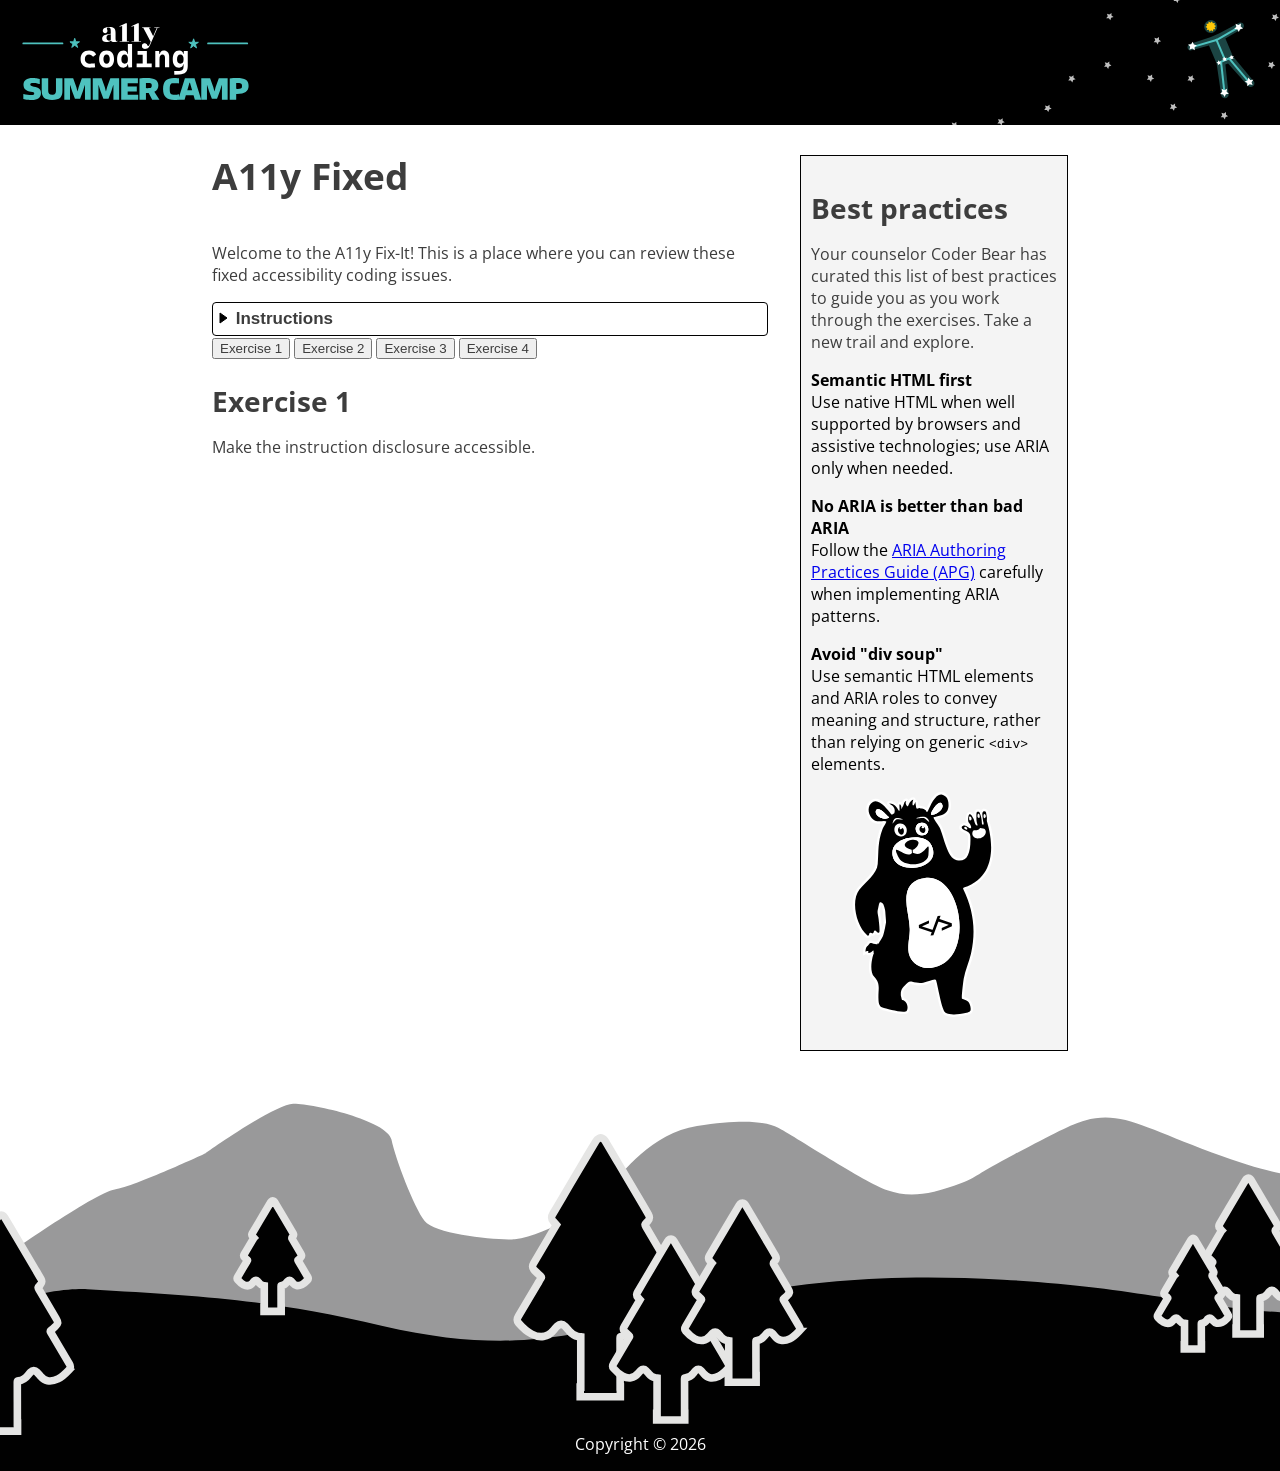
==== commit 62ac23c6: "Updates" ====
--- a/index.html
+++ b/index.html
@@ -3,7 +3,7 @@
   <head>
     <meta charset="UTF-8" />
     <meta name="viewport" content="width=device-width, initial-scale=1.0" />
-    <title>A11y Fix-It</title>
+    <title>A11y Fixed</title>
     <meta http-equiv="X-UA-Compatible" content="ie=edge" />
     <link rel="stylesheet" href="styles.css" />
     <script type="module" src="scripts/main.js"></script>
@@ -27,18 +27,14 @@
           src="./images/a11y-summer-camp-logo.svg"
           alt="A11y summer camp header image"
         />
-        <img
-          class="right"
-          src="./images/header-constellation.svg"
-          alt="A11y summer camp header image"
-        />
+        <img class="right" src="./images/header-constellation.svg" alt="" />
       </header>
       <div class="wrapper">
         <main class="exercises">
-          <h1>A11y Fix-It</h1>
+          <h1>A11y Fixed</h1>
           <p>
-            Welcome to the A11y Fix-It! This is a place where you can practice
-            fixing accessibility coding issues.
+            Welcome to the A11y Fix-It! This is a place where you can review
+            these fixed accessibility coding issues.
           </p>
 
           <button
@@ -50,7 +46,7 @@
           >
             Instructions
           </button>
-          <div id="content-to-toggle" class="desc">
+          <div id="content-to-toggle" aria-hidden="true" class="desc">
             <p>
               With each exercise you will be presented with an inaccessible
               component. Your task is to identify and fix the accessibility
@@ -58,65 +54,271 @@
             </p>
           </div>
 
-          <h2>Exercise 1</h2>
-          <ul>
-            <li>Make the instruction disclosure accessible.</li>
-          </ul>
-
+          <div role="tablist" aria-label="Exercises" id="tablist">
+            <button
+              role="tab"
+              aria-selected="true"
+              aria-controls="exercise-1"
+              id="exercise-1-tab"
+              tabindex="0"
+              class="tab-btn"
+            >
+              Exercise 1
+            </button>
+            <button
+              role="tab"
+              aria-selected="false"
+              aria-controls="exercise-2"
+              id="exercise-2-tab"
+              tabindex="-1"
+              class="tab-btn"
+            >
+              Exercise 2
+            </button>
+            <button
+              role="tab"
+              aria-selected="false"
+              aria-controls="exercise-3"
+              id="exercise-3-tab"
+              tabindex="-1"
+              class="tab-btn"
+            >
+              Exercise 3
+            </button>
+            <button
+              role="tab"
+              aria-selected="false"
+              aria-controls="exercise-4"
+              id="exercise-4-tab"
+              tabindex="-1"
+              class="tab-btn"
+            >
+              Exercise 4
+            </button>
+          </div>
+          <!-- Exercise 1 -->
+          <div
+            role="tabpanel"
+            id="exercise-1"
+            aria-labelledby="exercise-1-tab"
+            class="tab-content"
+          >
+            <h2>Exercise 1</h2>
+            <p>Make the instruction disclosure accessible.</p>
+          </div>
           <!-- Exercise 2 -->
-          <h2>Exercise 2</h2>
-          <p>Fix this modal:</p>
-          <button id="open-modal-button">What is ARIA?</button>
-
-          <div id="modal">
-            <h2>ARIA</h2>
-            <p>
-              Accessible Rich Internet Applications (ARIA) provides roles,
-              states, and properties that help assistive technologies understand
-              custom web components when native HTML is not enough. Use semantic
-              HTML whenever possible and ARIA only when needed. Learn more about
-              ARIA and how to use it in the following resources:
-            </p>
-            <ul>
-              <li>
-                <a href="https://www.w3.org/WAI/standards-guidelines/aria/"
-                  >WAI-ARIA specification</a
+          <div
+            role="tabpanel"
+            id="exercise-2"
+            aria-labelledby="exercise-2-tab"
+            class="tab-content is-hidden"
+            hidden
+          >
+            <h2>Exercise 2</h2>
+            <p>Fixed modal:</p>
+            <button id="open-modal-button">What is ARIA?</button>
+
+            <div
+              id="modal"
+              role="dialog"
+              aria-modal="true"
+              aria-labelledby="modal-heading"
+              aria-hidden="true"
+              hidden
+            >
+              <h2 id="modal-heading">ARIA</h2>
+              <p id="modal-description">
+                Accessible Rich Internet Applications (ARIA) provides roles,
+                states, and properties that help assistive technologies
+                understand custom web components when native HTML is not enough.
+                Use semantic HTML whenever possible and ARIA only when needed.
+                Learn more about ARIA and how to use it in the following
+                resources:
+              </p>
+              <ul>
+                <li>
+                  <a href="https://www.w3.org/WAI/standards-guidelines/aria/"
+                    >WAI-ARIA specification</a
+                  >
+                </li>
+                <li>
+                  <a href="https://www.w3.org/WAI/ARIA/apg/patterns/"
+                    >ARIA Authoring Practices Guide (APG)</a
+                  >
+                </li>
+                <li>
+                  <a
+                    href="https://developer.mozilla.org/en-US/docs/Web/Accessibility/ARIA"
+                    >MDN ARIA documentation</a
+                  >
+                </li>
+              </ul>
+
+              <button id="close-modal-button">Close</button>
+            </div>
+          </div>
+          <!-- Exercise 3 -->
+          <div
+            role="tabpanel"
+            id="exercise-3"
+            aria-labelledby="exercise-3-tab"
+            class="tab-content is-hidden"
+            hidden
+          >
+            <h2>Exercise 3</h2>
+            <p>Accessible radio group</p>
+            <div
+              class="radio-group"
+              aria-labelledby="radio-group-label"
+              role="radiogroup"
+            >
+              <div
+                id="a"
+                role="radio"
+                class="radio-option"
+                aria-checked="true"
+                tabindex="0"
+              >
+                <svg
+                  xmlns="http://www.w3.org/2000/svg"
+                  viewBox="0 0 24 24"
+                  aria-hidden="true"
+                  class="food-icon"
                 >
-              </li>
-              <li>
-                <a href="https://www.w3.org/WAI/ARIA/apg/patterns/"
-                  >ARIA Authoring Practices Guide (APG)</a
+                  <path
+                    fill="currentColor"
+                    d="M4 13h16c-.9 4.4-4.1 7-8 7s-7.1-2.6-8-7Z"
+                  />
+                  <path
+                    d="M6.5 10.5c1 1 2 1 3 0s2-1 3 0 2 1 3 0 2-1 3 0"
+                    fill="none"
+                    stroke="currentColor"
+                    stroke-width="1.8"
+                    stroke-linecap="round"
+                    stroke-linejoin="round"
+                  />
+                  <path
+                    d="M14.5 5.5 19 10M17.5 4 22 8.5"
+                    fill="none"
+                    stroke="currentColor"
+                    stroke-width="1.8"
+                    stroke-linecap="round"
+                    stroke-linejoin="round"
+                  />
+                </svg>
+                Option A
+              </div>
+              <div
+                id="b"
+                role="radio"
+                class="radio-option"
+                aria-checked="false"
+                tabindex="-1"
+              >
+                <svg
+                  xmlns="http://www.w3.org/2000/svg"
+                  viewBox="0 0 24 24"
+                  aria-hidden="true"
+                  class="food-icon"
                 >
-              </li>
-              <li>
-                <a
-                  href="https://developer.mozilla.org/en-US/docs/Web/Accessibility/ARIA"
-                  >MDN ARIA documentation</a
+                  <rect
+                    x="6"
+                    y="4"
+                    width="2.4"
+                    height="7"
+                    rx="1"
+                    fill="currentColor"
+                  />
+                  <rect
+                    x="9.1"
+                    y="3"
+                    width="2.4"
+                    height="8"
+                    rx="1"
+                    fill="currentColor"
+                  />
+                  <rect
+                    x="12.2"
+                    y="4.2"
+                    width="2.4"
+                    height="6.8"
+                    rx="1"
+                    fill="currentColor"
+                  />
+                  <rect
+                    x="15.3"
+                    y="3.4"
+                    width="2.4"
+                    height="7.6"
+                    rx="1"
+                    fill="currentColor"
+                  />
+                  <path fill="currentColor" d="M5.5 10h13l-1.9 9H7.4l-1.9-9Z" />
+                </svg>
+                Option B
+              </div>
+              <div
+                id="c"
+                role="radio"
+                class="radio-option"
+                aria-checked="false"
+                tabindex="-1"
+              >
+                <svg
+                  xmlns="http://www.w3.org/2000/svg"
+                  viewBox="0 0 24 24"
+                  aria-hidden="true"
+                  class="food-icon"
                 >
-              </li>
-            </ul>
-
-            <button id="close-modal-button">Close</button>
-          </div>
-
-          <h2>Exercise 3</h2>
-          <p>Make this radio group accessible.</p>
-          <div class="radio-group">
-            <div id="a" class="radio-option selected">
-              <img src=" ./images/noodles.png" />
-              Option A
+                  <path
+                    fill="currentColor"
+                    d="M3 10.8c.7-2.2 2.5-3.5 4.8-3.5s4.1 1.3 4.8 3.5H3Z"
+                  />
+                  <rect
+                    x="3"
+                    y="11.8"
+                    width="9.6"
+                    height="1.9"
+                    rx=".9"
+                    fill="currentColor"
+                  />
+                  <path
+                    fill="currentColor"
+                    d="M3.5 15h8.6c-.4 1.5-1.6 2.3-3.1 2.3H6.6c-1.5 0-2.7-.8-3.1-2.3Z"
+                  />
+                  <path
+                    d="M15 8h5l-1 9h-3L15 8Z"
+                    fill="none"
+                    stroke="currentColor"
+                    stroke-width="1.8"
+                    stroke-linecap="round"
+                    stroke-linejoin="round"
+                  />
+                  <path
+                    d="M16.9 5.5v2.5M16.9 5.5l2.4 2.4"
+                    fill="none"
+                    stroke="currentColor"
+                    stroke-width="1.8"
+                    stroke-linecap="round"
+                    stroke-linejoin="round"
+                  />
+                </svg>
+                Option C
+              </div>
             </div>
-            <div id="b" class="radio-option">
-              <img src=" ./images/fries.png" />
-              Option B
-            </div>
-            <div id="c" class="radio-option">
-              <img src=" ./images/burger.png" />
-              Option C
-            </div>
-          </div>
-          <h2>Exercise 4</h2>
-          <p>Group the exercises above into a tab set.</p>
+          </div>
+          <!-- Exercise 4 -->
+
+          <div
+            role="tabpanel"
+            id="exercise-4"
+            aria-labelledby="exercise-4-tab"
+            class="tab-content is-hidden"
+            hidden
+          >
+            <h2>Exercise 4</h2>
+            <p>These exercisess are now grouped into a tab set.</p>
+          </div>
         </main>
         <aside id="sidebar">
           <div>
@@ -150,35 +352,116 @@
               </dd>
             </dl>
             <figure>
-              <svg xmlns="http://www.w3.org/2000/svg" viewBox="0 0 300 475" role="img" aria-labelledby="coder-bear-title">
-                <title id="coder-bear-title">Friendly, waving cartoon bear</title>
+              <svg
+                xmlns="http://www.w3.org/2000/svg"
+                viewBox="0 0 300 475"
+                role="img"
+                aria-labelledby="coder-bear-title"
+              >
+                <title id="coder-bear-title">
+                  Friendly, waving cartoon bear
+                </title>
                 <g>
-                  <path class="cls-2" d="M288.04,61.73c.03-1.27.12-4.1.18-5.43.05-1.12-.09-1.83-.27-2.57-.12-.5-.33-1.35-.62-3.74-.05-.36-.09-.74-.13-1.11-.23-2.06-.49-4.39-1.43-6.48-1.5-3.33-4.43-5.25-8.06-5.25-2.87,0-5.29,1.16-6.88,3.22-1.9-1.88-3.96-2.13-6.2-2.22-.28-.01-.59-.02-.93-.04h-.32c-1.65,0-3.21.66-4.39,1.86-2.07,2.1-2.62,5.49-2.72,9.72-2.12-3.07-5.12-6.05-8.79-6.05-1.78,0-6.07.75-7.57,7.75-1.46,6.8-1.2,12.19.75,16.07-1.29-.5-2.64-.82-4.06-.83h-.07c-3.5,0-8.14,1.73-10.07,5.54-.87,1.72-1.86,5.26,1.29,9.53,1.69,2.28,4.39,3.44,7.26,4.66,5.34,2.28,8.59,3.99,8.75,8.64.91,26.36-3.82,36.98-7.94,41.24-2.4,2.49-5.43,3.7-9.24,3.7-1.6,0-3.36-.21-5.23-.63-11.46-2.57-18.54-25.01-24.24-43.04-2.76-8.73-5.36-16.98-8.37-23.03-1.52-3.06-4.1-6.79-6.6-10.4-1.07-1.54-2.27-3.27-3.24-4.78.79-.2,1.61-.39,2.45-.59,8.5-2.04,19.09-4.57,24.06-14.63,4.43-8.95,3.85-25.53-3.53-33.5-4.43-4.79-9.22-7.21-14.21-7.21v-.02c-13.35,0-22.57,16.47-30.09,33.27-3.41-2.47-8.04-4.05-11.03-4.05-.22,0-.44,0-.65.02-.89-.42-2.25-.95-3.9-.95-.51,0-1.08.05-1.71.19-.08-.52-.16-1.04-.23-1.51-.21-1.38-.43-2.8-.69-4.18-.2-1.04-.33-1.73-.45-2.24-.75-3.31-2.92-4.21-4.26-4.43-.05-.95-.34-1.86-.88-2.66-.97-1.45-2.62-2.31-4.4-2.31-2.84,0-6.66,2.77-9.6,6.15-.13-.49-.35-.99-.69-1.5-.94-1.41-2.53-2.26-4.24-2.26-1.58,0-2.73.68-3.84,1.34-3.6,2.14-4.4,4.77-5.1,7.09,0,.04-.03.09-.04.13-.96-.86-2.3-1.65-4.05-1.65-1.5,0-2.91.6-3.95,1.7-.95.99-1.46,2.19-1.71,3.69-2.06-2.04-4.56-3.96-7.6-5.31-2.51-1.12-5.29-1.78-7.42-1.78-3.86,0-5.3,2.31-5.74,3.3-1.92,4.33,2.19,6.93,3.94,8.05,2.04,1.29,5.12,3.25,6.26,5.96.58,1.39.68,3.03.3,4.99-.05-.06-.09-.12-.14-.18-8.34-10.59-20.93-26.58-34.57-26.59-2.74,0-5.38.65-7.83,1.94-8.78,4.61-13.1,14.46-11.27,25.72,1.69,10.39,9,21.77,21.51,23.8,1.62.26,3.28.39,5.09.39,1.95,0,3.76-.14,5.51-.28.67-.05,1.33-.11,1.98-.15-.16.27-.32.54-.47.8-1.66,2.81-3.55,5.99-4.66,8.99-7.97,21.62-8.57,36.72-9.27,54.21-.25,6.2-.5,12.61-1.09,19.87-1.07,13.19-11.85,24.13-23.26,35.72-4.68,4.75-9.52,9.66-13.66,14.78-9.47,11.7-12.64,30.89-8.68,52.63,3.77,20.71,13.28,39.3,25.43,49.72,1.32,1.13,3,1.75,4.73,1.75,3.21,0,6.01-2.06,6.99-5.07.83.31,1.7.47,2.59.47,2.82,0,5.33-1.6,6.55-4.03l.93.76c1.31,1.07,2.96,1.66,4.64,1.66,2.47,0,4.65-1.19,5.98-3.06-.72,2.49-1.39,4.31-1.96,5.3-.95,1.64-2.08,3.53-3.28,5.54-.85,1.42-1.77,2.96-2.71,4.56-1.32.07-2.52.58-3.43,1.43-.1-.02-.2-.04-.31-.07-2.28-.49-4.02-.96-5.41-1.34-1.99-.55-3.43-.94-4.96-.94-4.14,0-6.09,3.02-6.74,4.01-.25.39-.46.71-.63.99-.51.79-1.36,1.78-2.57,2.97-.42.41-.92.91-1.52,1.5-3.57,3.54-4.06,10.66-4.11,13.56l-.13,7.95,6.5-2.99c1.23,1.87,3.37,2.94,5.92,2.94,1.06,0,2.16-.18,3.27-.52-.39,1.29-.71,2.52-.97,3.7-3.21,14.68-4.97,34.4,4.92,44.96,8.71,9.3,8.33,16.07,7.71,27.29-.23,4.22-.5,8.99-.28,14.48v.13c.31,7.78.77,19.53,11.88,23.31,5.6,1.9,30.99,8.99,44.66,8.99,3.94,0,9.45-.48,11.83-4.68,3.08-5.42,3.01-13.1-.18-19.56-2.3-4.67-5.94-7.99-10.21-9.41-.14-.51-.3-1.19-.5-2.09-.06-.27-.11-.48-.14-.62l-.71-2.87c-.54-9.88,1.91-12.23,9.88-19.88,1.05-1.01,2.18-2.09,3.38-3.27.22-.2,1.09-.56,2.03-.56.31,0,.48.04.52.05,7.77,2.18,13.83,3.2,19.05,3.2,6.57,0,11.49-1.58,17.2-3.41,3.44-1.1,7.27-2.33,12.23-3.49,1.28,4.68,2.74,11.48,4.28,18.62,5.74,26.61,10,44.42,16.68,49.41,4.96,3.7,15.66,4.51,19.37,4.51.65,0,1.25-.02,1.8-.05,6.13-.4,17.88-2.24,23.83-3.31,5.93-1.07,10.68-2.2,13.38-6.21,2.48-3.68,2.16-8.39.92-14.33-2.72-12.97-11.87-15.79-16.78-17.31-.24-.07-.5-.16-.77-.24.18-7.8,3.11-33.05,3.97-37.94,1.64-9.32,4.66-18.2,7.85-27.61,2.66-7.85,5.42-15.96,7.27-24.29,10.48-47.09,5.6-89.94-15.35-134.58,18.01-6.51,32-16.81,41.63-30.63,8.35-11.99,13.44-26.68,15.12-43.66,2.01-20.24-.79-43.4-8.32-68.82ZM62.6,266.86c-.37-3.99-.96-6.96-1.44-9.35-.91-4.56-1.37-6.84.34-12.54.62-2.07,1.01-4.02,1.35-5.73.06-.29.12-.61.19-.94,1.4,2.99,3.85,11.61,3.67,15.47v.62l1.3,16.96c.06.85.03,1.69-.11,2.51-1.14,6.72-2.35,12.77-3.5,17.59.28-6.56-.7-14.95-1.37-20.68-.18-1.58-.34-2.94-.43-3.91ZM235.17,201.09c-1.38.46-2.03,1.91-1.39,3.22,21.07,43.58,26.92,86.19,16.27,134.03-3.93,17.66-12.01,34.26-15.16,52.12-.92,5.18-5.1,40.3-3.78,41.94,2.35,2.93,14.42,1.24,17.39,15.43,2.33,11.14.14,12.71-10.29,14.59-5.93,1.07-17.5,2.87-23.27,3.25-.44.03-.94.04-1.48.04-4.88,0-13.24-1.17-16.38-3.51-8.31-6.2-15.15-52.87-19.88-67.91-.31-.97-1.26-1.58-2.27-1.58-.17,0-.34.02-.51.05-15.24,3.24-20.78,7.32-30.73,7.32-4.54,0-9.99-.85-17.7-3.01-.58-.16-1.21-.24-1.87-.24-2.01,0-4.24.72-5.53,1.99-10.68,10.48-15.55,13.32-14.73,27.23,0,.16.03.31.07.46l.76,3.07c.22.92,1.15,5.71,2.09,5.84,9.33,1.29,13.63,14.83,9.45,22.19-.87,1.54-3.64,2.15-7.48,2.15-12.7,0-37.07-6.69-43.05-8.72-7.9-2.69-8.19-11.25-8.49-18.9-.78-19.87,5.04-30.23-8.78-44.98-8.33-8.9-6.56-27.33-3.69-40.47.66-3,1.75-6.17,3.04-9.38-.46-.56-.79-.97-.79-.97,0,0,.55-3.8-.82-3.8-.44,0-1.09.4-2.02,1.46-2.04,2.31-4.78,3.46-6.6,3.46-1.58,0-2.47-.87-1.59-2.59.65-1.29.17-1.71-.75-1.71-1.72,0-4.95,1.49-4.95,1.49,0,0,.12-7.6,2.63-10.09,4.28-4.24,3.39-3.18,5.41-6.3.81-1.25,1.47-1.73,2.53-1.73,1.59,0,4.09,1.06,9.33,2.18,1.95.41,3.18.57,3.95.57,2.6,0-.18-1.83,1.15-1.83h.13c.72.05,1.36.32,2.05.63,2.91-5.03,5.74-9.62,7.82-13.22,3.14-5.43,6.49-24.12,7.51-30.12.21-1.23.26-2.48.17-3.73l-1.3-16.96c.27-5.81-3.69-18.49-5.34-19.72-2.26-1.69-3.83-2.41-4.96-2.41-3.15,0-2.88,5.61-4.69,11.65-3.08,10.26-.13,12.44.92,23.79.45,4.86,2.4,17.75,1.67,25.67-.12,1.27-1.19,2.08-2.32,2.08-.51,0-1.03-.17-1.47-.53l-4.04-3.3c-.44-.36-.96-.53-1.47-.53-1.01,0-1.99.66-2.27,1.77l-.6,2.43c-.27,1.07-1.23,1.77-2.26,1.77-.28,0-.56-.05-.84-.16l-2.76-1.07c-.28-.11-.56-.16-.84-.16-1.04,0-2,.7-2.27,1.78l-.59,2.41c-.27,1.11-1.27,1.79-2.29,1.79-.52,0-1.04-.17-1.48-.55C10.19,280.49-.63,227.91,17.66,205.32c13.97-17.26,36.32-32.26,38.02-53.24,2.28-28.24-.34-44.51,10.07-72.75,1.77-4.81,6.32-10.89,7.44-14.17.74-2.17-.07-2.37-1.23-2.37-.27,0-.55.01-.84.01-.18,0-.36,0-.53-.02-.64-.05-1.28-.07-1.92-.07-3.28,0-6.51.53-9.96.53-1.39,0-2.82-.09-4.29-.32-17.78-2.88-24.78-31.72-8.72-40.15,1.8-.94,3.64-1.37,5.51-1.37,12.14,0,25.22,17.9,32.4,26.9.45.57,1.12.86,1.79.86.52,0,1.04-.17,1.48-.51,1.06-.82,2.24-1.45,3.35-2.2.93-3,1.48-6.69,0-10.22-2.7-6.42-10.72-8.96-10.24-10.04.1-.22.53-.34,1.17-.34,1.25,0,3.31.43,5.39,1.35,7.68,3.41,11.31,11.49,13.25,14.01.48-.21.94-.45,1.42-.64,0-.07.02-.1.01-.18.05-5.26-.94-12.83.61-12.83.37,0,.87.42,1.57,1.39,2.53,3.52.91,8.8,1.34,8.8.19,0,.78-1.04,2.31-3.73,4.98-8.76,2.9-10.57,6.54-12.73.74-.44,1.12-.64,1.28-.64.63,0-2.21,3.17-.2,7.3,1.23,2.52,2.16,3.8,3.04,3.8s1.77-1.42,2.82-4.32c1.71-4.69,7.5-9.17,8.86-9.17.28,0,.37.19.2.6-1.7,4.13-2.22,11.25-.16,11.25.38,0,.84-.24,1.4-.78,2.51-2.41,2.71-6.17,2.99-6.17.13,0,.27.74.64,2.68.74,3.9,1.16,8.65,2.11,10.83.85.14,1.71.17,2.55.34,1.07-1.23,2.03-1.61,2.88-1.61,1.44,0,2.57,1.1,3.38,1.1.09,0,.17-.01.25-.04.25-.09.56-.13.93-.13,3.43,0,11.23,3.67,10.74,7.18.21.06.43.09.64.09.88,0,1.72-.49,2.1-1.36,5-11.52,15-35.11,27.64-35.13,3.34.01,6.87,1.66,10.53,5.61,5.78,6.24,6.37,20.49,2.72,27.88-4.85,9.8-17.04,10.71-26.17,13.37-1.52.44-3.61-.77-2.38,2.59,1.41,3.85,9.09,13.23,11.89,18.88,9.47,19.09,15.65,64.16,35.99,68.73,2.25.5,4.36.76,6.33.76,16.41,0,23.3-17.38,22.18-50.11-.41-11.97-14.23-12.36-16.99-16.1-3.6-4.88,1.99-7.1,4.75-7.1h.04c4.36.03,9.6,6.2,12.15,6.2.32,0,.59-.1.82-.31,2.1-1.99-.19-7.04-3.49-10.9s-1.83-11.52-1.26-14.17c.6-2.81,1.59-3.8,2.68-3.8,2.29,0,5.02,4.35,5.62,5.37.43.79,1.28,2.35,2.12,3.89.51.94,1.35,3.54,1.55,4.59.67,3.46,2.82,8.78,5.22,9.26.39.08.7.12.94.12,2.57,0-2.18-4.41-1.65-16.26.1-2.3-.71-12.5,2.09-12.5h.06c2.88.15,3.45-.14,4.75,1.97.27.43.66,1.73,1.83,5.38,2.4,7.45,2.56,13.89,2.65,15.67.09,1.88.34,3.87,2.23,4.15.06,0,.11,0,.16,0,1.71,0,1.4-4.22.83-5.13-.17-.27-1.18-5.24-1.29-6.64-.1-1.42-1.12-8.72-.98-10.24.18-1.84-.05-6.12,4.07-6.12s4.16,4.54,4.65,8.46c.59,4.76.92,4.31.86,5.47-.08,1.66-.22,6.28-.19,6.36,6.54,21.87,31.67,112.23-47.83,138.64Z"/>
-                  <path class="cls-1" d="M235.17,201.09c79.5-26.41,54.37-116.77,47.83-138.64-.03-.08.11-4.7.19-6.36.06-1.16-.27-.71-.86-5.47-.49-3.92-.54-8.46-4.65-8.46s-3.89,4.28-4.07,6.12c-.14,1.52.88,8.82.98,10.24.11,1.4,1.12,6.37,1.29,6.64.57.91.88,5.13-.83,5.13-.05,0-.1,0-.16,0-1.89-.28-2.14-2.27-2.23-4.15-.09-1.78-.25-8.22-2.65-15.67-1.17-3.65-1.56-4.95-1.83-5.38-1.3-2.11-1.87-1.82-4.75-1.97h-.06c-2.8,0-1.99,10.2-2.09,12.5-.53,11.85,4.22,16.26,1.65,16.26-.24,0-.55-.04-.94-.12-2.4-.48-4.55-5.8-5.22-9.26-.2-1.05-1.04-3.65-1.55-4.59-.84-1.54-1.69-3.1-2.12-3.89-.6-1.02-3.33-5.37-5.62-5.37-1.09,0-2.08.99-2.68,3.8-.57,2.65-2.04,10.31,1.26,14.17s5.59,8.91,3.49,10.9c-.23.21-.5.31-.82.31-2.55,0-7.79-6.17-12.15-6.2h-.04c-2.76,0-8.35,2.22-4.75,7.1,2.76,3.74,16.58,4.13,16.99,16.1,1.12,32.73-5.77,50.11-22.18,50.11-1.97,0-4.08-.26-6.33-.76-20.34-4.57-26.52-49.64-35.99-68.73-2.8-5.65-10.48-15.03-11.89-18.88-1.23-3.36.86-2.15,2.38-2.59,9.13-2.66,21.32-3.57,26.17-13.37,3.65-7.39,3.06-21.64-2.72-27.88-3.66-3.95-7.19-5.6-10.53-5.61-12.64.02-22.64,23.61-27.64,35.13-.38.87-1.22,1.36-2.1,1.36-.21,0-.43-.03-.64-.09.49-3.51-7.31-7.18-10.74-7.18-.37,0-.68.04-.93.13-.08.03-.16.04-.25.04-.81,0-1.94-1.1-3.38-1.1-.85,0-1.81.38-2.88,1.61-.84-.17-1.7-.2-2.55-.34-.95-2.18-1.37-6.93-2.11-10.83-.37-1.94-.51-2.68-.64-2.68-.28,0-.48,3.76-2.99,6.17-.56.54-1.02.78-1.4.78-2.06,0-1.54-7.12.16-11.25.17-.41.08-.6-.2-.6-1.36,0-7.15,4.48-8.86,9.17-1.05,2.9-1.9,4.32-2.82,4.32s-1.81-1.28-3.04-3.8c-2.01-4.13.83-7.3.2-7.3-.16,0-.54.2-1.28.64-3.64,2.16-1.56,3.97-6.54,12.73-1.53,2.69-2.12,3.73-2.31,3.73-.43,0,1.19-5.28-1.34-8.8-.7-.97-1.2-1.39-1.57-1.39-1.55,0-.56,7.57-.61,12.83.01.08-.01.11-.01.18-.48.19-.94.43-1.42.64-1.94-2.52-5.57-10.6-13.25-14.01-2.08-.92-4.14-1.35-5.39-1.35-.64,0-1.07.12-1.17.34-.48,1.08,7.54,3.62,10.24,10.04,1.48,3.53.93,7.22,0,10.22-1.11.75-2.29,1.38-3.35,2.2-.44.34-.96.51-1.48.51-.67,0-1.34-.29-1.79-.86-7.18-9-20.26-26.9-32.4-26.9-1.87,0-3.71.43-5.51,1.37-16.06,8.43-9.06,37.27,8.72,40.15,1.47.23,2.9.32,4.29.32,3.45,0,6.68-.53,9.96-.53.64,0,1.28.02,1.92.07.17.02.35.02.53.02.29,0,.57-.01.84-.01,1.16,0,1.97.2,1.23,2.37-1.12,3.28-5.67,9.36-7.44,14.17-10.41,28.24-7.79,44.51-10.07,72.75-1.7,20.98-24.05,35.98-38.02,53.24-18.29,22.59-7.47,75.17,16.08,95.44.44.38.96.55,1.48.55,1.02,0,2.02-.68,2.29-1.79l.59-2.41c.27-1.08,1.23-1.78,2.27-1.78.28,0,.56.05.84.16l2.76,1.07c.28.11.56.16.84.16,1.03,0,1.99-.7,2.26-1.77l.6-2.43c.28-1.11,1.26-1.77,2.27-1.77.51,0,1.03.17,1.47.53l4.04,3.3c.44.36.96.53,1.47.53,1.13,0,2.2-.81,2.32-2.08.73-7.92-1.22-20.81-1.67-25.67-1.05-11.35-4-13.53-.92-23.79,1.81-6.04,1.54-11.65,4.69-11.65,1.13,0,2.7.72,4.96,2.41,1.65,1.23,5.61,13.91,5.34,19.72l1.3,16.96c.09,1.25.04,2.5-.17,3.73-1.02,6-4.37,24.69-7.51,30.12-2.08,3.6-4.91,8.19-7.82,13.22-.69-.31-1.33-.58-2.05-.63h-.13c-1.33,0,1.45,1.83-1.15,1.83-.77,0-2-.16-3.95-.57-5.24-1.12-7.74-2.18-9.33-2.18-1.06,0-1.72.48-2.53,1.73-2.02,3.12-1.13,2.06-5.41,6.3-2.51,2.49-2.63,10.09-2.63,10.09,0,0,3.23-1.49,4.95-1.49.92,0,1.4.42.75,1.71-.88,1.72,0,2.59,1.59,2.59,1.82,0,4.56-1.15,6.6-3.46.93-1.06,1.58-1.46,2.02-1.46,1.37,0,.82,3.8.82,3.8,0,0,.33.41.79.97-1.29,3.21-2.38,6.38-3.04,9.38-2.87,13.14-4.64,31.57,3.69,40.47,13.82,14.75,8,25.11,8.78,44.98.3,7.65.59,16.21,8.49,18.9,5.98,2.03,30.35,8.72,43.05,8.72,3.84,0,6.61-.61,7.48-2.15,4.18-7.36-.12-20.9-9.45-22.19-.94-.13-1.87-4.92-2.09-5.84l-.76-3.07c-.04-.15-.07-.3-.07-.46-.82-13.91,4.05-16.75,14.73-27.23,1.29-1.27,3.52-1.99,5.53-1.99.66,0,1.29.08,1.87.24,7.71,2.16,13.16,3.01,17.7,3.01,9.95,0,15.49-4.08,30.73-7.32.17-.03.34-.05.51-.05,1.01,0,1.96.61,2.27,1.58,4.73,15.04,11.57,61.71,19.88,67.91,3.14,2.34,11.5,3.51,16.38,3.51.54,0,1.04-.01,1.48-.04,5.77-.38,17.34-2.18,23.27-3.25,10.43-1.88,12.62-3.45,10.29-14.59-2.97-14.19-15.04-12.5-17.39-15.43-1.32-1.64,2.86-36.76,3.78-41.94,3.15-17.86,11.23-34.46,15.16-52.12,10.65-47.84,4.8-90.45-16.27-134.03-.64-1.31,0-2.76,1.39-3.22ZM71.18,57.74h0c-.35.01-.7,0-1.06-.03-.09,0-.18,0-.28-.02-.28-.01-.56-.04-.84-.08-.54-.05-1.08-.14-1.62-.25-.31-.05-.62-.12-.92-.2-.33-.07-.66-.16-.98-.26-.15-.03-.3-.07-.44-.12-.31-.1-.62-.2-.93-.3-.01,0-.03-.01-.05-.02-.22-.08-.44-.16-.65-.25-.17-.05-.33-.12-.49-.18l-.15-.06c-.06-.03-.13-.05-.19-.09-.27-.11-.54-.22-.81-.35-.48-.21-.95-.44-1.41-.69-.15-.09-.31-.17-.46-.25-.16-.09-.32-.19-.48-.28-.44-.26-.86-.54-1.27-.82-.01-.01-.03-.02-.05-.04-.47-.31-.91-.65-1.34-1-.2-.16-.41-.33-.6-.5,0-.02-.03-.03-.04-.04-.2-.17-.39-.34-.57-.53-1.21-1.15-2.2-2.42-2.88-3.76-.1-.21-.2-.42-.29-.63-.08-.18-.16-.37-.22-.56-.02-.05-.04-.1-.05-.15-.06-.17-.11-.34-.16-.51-.03-.09-.05-.18-.07-.28-.04-.15-.08-.31-.1-.46-.02-.07-.03-.14-.04-.22-.03-.19-.05-.37-.07-.56-.02-.23-.03-.46-.03-.69,0-.27.01-.54.04-.82.06-1.91.73-3.55,2.63-4.28.72-.27,1.46-.4,2.23-.4.27,0,.55.02.83.05.46.05.93.14,1.4.27.25.07.51.15.76.24.23.08.46.17.69.27.06.02.12.05.18.08.15.06.31.13.47.22.21.1.42.21.64.32.21.11.42.23.64.35.21.12.42.25.64.38,1.71,1.05,3.43,2.42,5.12,3.9.21.18.42.37.63.56.21.18.42.37.63.57,1.49,1.36,2.93,2.78,4.29,4.1.17.17.33.33.5.5,1.31,1.28,2.54,2.47,3.64,3.43.13.12.25.23.38.33.5.42.96.79,1.4,1.1-2.03,2.1-4.98,3.01-8.2,3.01ZM178.36,29.03c.27-.26.53-.51.8-.76,2.39-2.2,4.78-3.63,6.79-3.63.25,0,.49.02.73.07.09.02.18.04.27.07.11.02.21.06.32.1.01-.01.01,0,.01,0,.08.02.15.06.22.1t.02.01c.07.03.14.07.2.1.52.28.99.72,1.41,1.31,6.95,9.85-10.56,22.97-20.75,22.97h-.01c-.5,0-.99-.03-1.45-.1,0-.02-.01-.04-.01-.06-.4-3.87,5.42-14.22,11.45-20.18ZM138.25,69.8c.13-.14.27-.27.41-.41.42-.39.87-.75,1.37-1.09.65-.44,1.38-.83,2.17-1.16,1.39-.57,2.99-.94,4.81-1.06.32-.02.63-.03.94-.03.54,0,1.06.03,1.56.09.22.02.45.06.67.09.71.13,1.39.3,2.04.53.37.13.72.28,1.07.45.2.1.4.2.59.31.19.1.38.2.57.31.21.13.41.25.61.39.27.19.54.39.8.6s.51.43.75.66c.2.18.39.37.57.57.08.08.16.16.22.24.13.15.26.3.39.46.08.1.16.2.24.3.02.02.04.05.06.08.16.2.31.42.45.63.16.24.32.48.46.73.05.07.09.13.12.2.15.26.29.52.42.78.09.18.17.36.25.55.07.15.13.29.19.44.14.33.26.66.37.99.06.2.13.4.18.61.12.4.22.82.3,1.23.05.26.1.52.13.78.05.3.08.6.11.9.01.12.02.24.02.36.02.29.03.57.03.86,0,5.81-3.5,11.35-11.49,12.1-.49.05-.98.07-1.45.07-.24,0-.47-.01-.7-.02-.23-.01-.46-.02-.68-.05-.22-.02-.44-.04-.65-.08h-.03c-.16-.02-.31-.05-.47-.08-.89-.16-1.73-.41-2.52-.74-.19-.08-.38-.16-.56-.25-.31-.14-.6-.3-.89-.47-.29-.16-.57-.34-.84-.53,0,0,0,.01-.01,0-.27-.19-.52-.38-.76-.58-.01,0-.02-.01-.03-.02-.25-.2-.49-.42-.73-.64-.21-.2-.41-.41-.62-.63-.47-.52-.9-1.07-1.28-1.65-.17-.25-.33-.51-.48-.78-.12-.2-.23-.4-.33-.61-.07-.13-.14-.27-.2-.4-.25-.52-.46-1.06-.65-1.6-.01-.03-.02-.07-.03-.1-.1-.29-.18-.58-.26-.87-.09-.36-.17-.71-.24-1.06-.05-.28-.1-.56-.13-.84-.05-.36-.09-.72-.1-1.07-.02-.28-.03-.57-.03-.85,0-3.19,1.05-6.32,3.29-8.64ZM110.79,158.27c-.51-.14-1.02-.29-1.52-.45-.46-.14-.91-.28-1.35-.44-1.25-.43-2.48-.92-3.66-1.45-.16-.07-.31-.14-.47-.22-.26-.13-.52-.25-.78-.38-.25-.12-.51-.25-.76-.39-.51-.26-1-.54-1.49-.83-.24-.13-.48-.28-.72-.43-.24-.15-.48-.3-.71-.46-.23-.14-.46-.29-.68-.46-.51-.35-1.01-.71-1.49-1.09-.18-.13-.35-.27-.52-.42-.92-.74-1.78-1.54-2.59-2.38-.14-.14-.28-.29-.41-.44-.31-.32-.6-.66-.88-1-.25-.28-.48-.58-.71-.88-.02-.02-.03-.05-.05-.07-.27-.36-.54-.72-.79-1.09-.04-.06-.08-.12-.12-.18-.22-.32-.43-.65-.63-.99-.23-.37-.45-.75-.66-1.14-.01-.02-.02-.04-.03-.06-.22-.41-.43-.82-.62-1.24-.16-.32-.3-.65-.44-.98-.07-.15-.13-.3-.18-.45-.16-.39-.31-.79-.45-1.2-.04-.1-.08-.19-.1-.29-.12-.34-.23-.69-.32-1.03-.09-.3-.17-.6-.25-.91-.1-.38-.19-.75-.26-1.13-.04-.18-.08-.37-.11-.56-.06-.3-.12-.6-.16-.91-.06-.36-.11-.71-.16-1.08-.05-.38-.09-.76-.11-1.14-.03-.24-.04-.48-.05-.72-.03-.3-.05-.59-.05-.89-.02-.44-.03-.88-.03-1.33,0-1.67.11-3.4.35-5.21,2.01-15.23,19.68-23.8,33.31-26.15,4.12-.71,8.65-1.16,13.24-1.16,1.34,0,2.69.04,4.03.12.37.02.74.05,1.11.08.39.03.79.06,1.18.1.26.02.52.05.78.08.35.04.7.08,1.05.13.4.05.8.11,1.2.17.37.05.73.11,1.1.18.38.06.76.13,1.14.21.66.13,1.31.27,1.96.43,1.07.26,2.13.55,3.17.89.29.09.58.19.87.29.02.01.04.01.06.02.29.1.57.21.85.32.5.18.99.38,1.47.59.28.11.56.23.83.36,1.31.6,2.56,1.27,3.76,2.04.26.16.52.32.77.5.32.21.64.44.96.67.43.31.84.64,1.24.98.19.15.38.31.57.48.25.21.5.44.74.67.16.15.32.3.47.46.19.18.37.37.54.56.46.47.89.95,1.29,1.46.19.23.37.46.55.69.24.3.46.61.68.93.05.06.09.13.13.19.16.23.32.47.47.72.1.15.19.3.28.46.17.27.34.55.49.83.22.38.42.77.62,1.17,14.51,29.3-14.5,46.81-41.8,46.81-.63,0-1.26-.01-1.89-.03-.41-.01-.83-.03-1.24-.05-.52-.02-1.04-.06-1.56-.1h-.02c-.46-.03-.92-.07-1.37-.12-.18-.01-.35-.03-.52-.05-.39-.04-.78-.09-1.17-.14-.42-.05-.85-.11-1.27-.18-1.68-.25-3.34-.58-4.96-.99-.39-.09-.77-.19-1.15-.3ZM168.43,368.07c-1.59.23-3.17.39-4.75.48-.99.06-1.97.09-2.95.09h-.01c-.98.01-1.96-.02-2.94-.08-.02-.01-.03-.01-.05-.01-7.36-.44-14.48-2.57-20.77-6.74-3.32-2.2-6.4-4.97-9.17-8.36-.28-.32-.53-.64-.79-.97-.18-.23-.36-.46-.52-.7-.17-.23-.34-.46-.5-.7-.17-.23-.33-.47-.48-.7-.2-.3-.4-.6-.58-.9-2.24-3.62-3.67-7.46-4.53-11.43l-.03-.18c-1.11-5.22-1.23-10.67-.91-16.18.59-10.4,2.79-20.99,2.97-30.5.03-1.44.02-2.89-.02-4.33,0-.02,0-.04,0-.06-.7-26.02-11.37-52.45-5.41-76.27.59-2.36,1.34-4.56,2.23-6.6.19-.45.39-.9.61-1.34,1.88-3.92,4.32-7.24,7.24-10.02,6.78-6.48,16.12-10.06,27.03-11.49,2.17-.28,4.3-.42,6.38-.42,66.15,0,90.97,139.6,34.52,177.04-8.03,5.32-17.25,9.01-26.53,10.37h-.04Z"/>
-                  <path class="cls-2" d="M54.31,38.46c-1.9.73-2.57,2.37-2.63,4.28-.82,7.85,10.43,15.01,19.5,15.01h0c3.22-.01,6.17-.92,8.2-3.02-5.35-3.77-15.11-16.68-22.84-16.67-.77,0-1.51.13-2.23.4ZM56.67,43.07c3.28.14,9.26,5.93,12.99,9.59-4.09-.46-8.71-2.68-11.26-5.52-.72-.8-1.9-2.37-1.75-3.89l.02-.18Z"/>
-                  <path class="cls-2" d="M167.74,113.42c-6.35-12.81-20.67-16.78-34.36-16.78-4.59,0-9.12.45-13.24,1.16-13.63,2.35-31.3,10.92-33.31,26.15-3.33,25.16,17.34,36.28,39.11,36.28,27.3,0,56.31-17.51,41.8-46.81ZM91.78,124.61c1.57-11.84,16.24-19.64,29.21-21.88,4.18-.72,8.35-1.09,12.39-1.09,10.47,0,24.14,2.43,29.88,14,4.35,8.77,4.47,16.57.36,23.19-6.09,9.81-21.23,16.4-37.68,16.4-12.53,0-23.1-3.86-29.01-10.6-4.5-5.13-6.23-11.87-5.15-20.02Z"/>
-                  <path class="cls-2" d="M148.18,92.36c.47,0,.96-.02,1.45-.07,17.47-1.63,13.49-26.24-1.68-26.24-.31,0-.62.01-.94.03-17.75,1.16-14.64,26.28,1.17,26.28ZM147.95,71.05c5.04,0,7.96,4.48,8.16,8.7.1,2.07-.39,6.95-6.94,7.57-.33.03-.67.05-.99.05h0c-5.82-.01-8.1-5.16-8.22-8.62-.07-2.16.51-7.23,7.37-7.68.21-.01.41-.02.62-.02Z"/>
-                  <path class="cls-2" d="M168.37,49.37h.01c10.19,0,27.7-13.12,20.75-22.97-.86-1.22-1.95-1.76-3.18-1.76-7.34,0-19.7,19.13-19.03,24.63.46.07.95.1,1.45.1ZM174.32,42.85c.85-1.55,1.92-3.29,3.25-5.13,3.53-4.9,6.43-7.18,7.82-7.85.37.75.62,2-.44,4.04-1.9,3.67-6.39,7.07-10.64,8.95h.01Z"/>
-                  <path class="cls-2" d="M119.95,97.72c16.4-2.83,39.71-1.76,47.6,15.62,21.98,48.41-88.06,65.66-80.91,10.53,1.98-15.23,19.68-23.8,33.31-26.15h0Z"/>
-                  <path class="cls-2" d="M146.81,66c15.94-1.05,20.45,24.55,2.63,26.21-17.06,1.59-20.9-25.01-2.63-26.21Z"/>
-                  <path class="cls-2" d="M188.95,26.32c7.29,10.34-12.35,24.27-22.2,22.87-.79-6.42,16.19-31.4,22.2-22.87Z"/>
-                  <path class="cls-2" d="M54.12,38.38c7.98-3.05,19.19,12.12,25.07,16.27-7.73,8.02-28.81-1.36-27.7-12,.06-1.91.73-3.55,2.63-4.28h0Z"/>
-                  <path d="M142.67,80.8c-.31-2.6.82-6.48,3.65-7.71,2.99-1.3,5.99,1.17,7.25,3.07,2.29,3.45,1.71,9.27-.96,10.94-3.05,1.91-9.34-1.32-9.95-6.3h.01Z"/>
-                  <path class="cls-2" d="M147.62,74.32c1.11-1.21.96-1.87,1.56-2.05.96-.3,2.16,1.2,2.28,1.36.29.37.93,1.16.79,2.2-.02.19-.1.68-.46,1.1-.8.93-2.44.83-3.49.28-.71-.38-1.59-1.19-1.46-1.94.06-.33.28-.4.78-.95h0Z"/>
-                  <path class="cls-2" d="M147.65,53.75s4.74-.47,8.25,1.05c3.59,1.55,5.04,4.75,5.04,4.75,0,0,2.87,5.21,1.88,4.95-.99-.26-5.61-4.48-6.25-5.13-1.95-1.98-3.58-3.48-9.28-3-2.35.2-11.06,1.44-11.03.33.03-1.11,11.39-2.94,11.39-2.94h0Z"/>
-                  <path class="cls-2" d="M264.96,80.87c-5.68,2.21-8.19-.04-10.35,1.99-1.81,1.7-1.6,4.16-1.83,5.78-.14,1.04.11,3.64,2.67,6.91,3.47,4.41,10.64,3.06,12.37,3.03,1.45-.02,7.76-1.92,11.34-7.57,3.16-4.98,1.57-8.47-.3-11.31-.9-1.38-6.12-2.52-9.54-2.63-1.65-.05-1.01,2.49-4.37,3.79h.01Z"/>
-                  <path d="M128.58,122.45l.14,6.41c26.92,13.78,35.75-39.46,32.6,4.46-1.62,22.55-51.19,26.38-61.39,6.42-20.55-40.25,14.35,4.03,27.08-10.79l-.62-6.44c-35.58-10.13,5.75-30.21,13.9-16.19,2.56,4.41-6.64,16.18-11.73,16.13h.02Z"/>
-                  <path class="cls-2" d="M265.1,47.63c-1.25.17-1.48,2.53-1.56,3.51h0c-.12,1.59-.19,2.7.57,3.69.69.89,2.04,1.67,2.97,1.27,1.46-.62,1.32-3.87.85-5.81-.47-1.9-1.8-2.8-2.83-2.66Z"/>
-                  <path class="cls-2" d="M240.26,75.41c-.12-.08-.47-.46-1.93-.73h.01c-1.35-.26-1.89.28-2.48,1.27-.47.78.44,2.14.61,2.33,1.61,1.84,4.48,2.92,5.27,2.09.91-.95.47-3.02.18-3.37-.8-1.01-1.26-1.3-1.66-1.59Z"/>
-                  <path class="cls-2" d="M249.37,53.77c-.9-.58-2.36-.84-3.03-.19-.37.36-.38.86-.28,2.27h-.01c.21,3.14.33,4.72.95,5.12.93.6,2.46.23,3.32-.57,1.75-1.63,1.02-5.36-.95-6.63Z"/>
-                  <path class="cls-2" d="M280.99,51.88c-.15-2.26-2.2-4.37-3.42-4.07-.95.24-1.27,1.91-1.41,2.65h0c-.49,2.53.26,5.91,1.65,6.13,1.29.21,3.35-2.27,3.18-4.71Z"/>
-                  <path class="cls-2" d="M101.69,67.83c-17.23,1.65-13.73,27.74,2.86,26.82,17.82-.99,13.89-28.42-2.86-26.82Z"/>
-                  <path class="cls-2" d="M98.87,58.9c1.88.15,8.9,1.24,8.83.11s-9.22-2.76-9.22-2.76h0s-3.81-.38-6.55,1.24c-2.8,1.66-3.83,4.94-3.83,4.94,0,0-2.08,5.37-1.3,5.08.78-.29,4.3-4.68,4.79-5.36,1.48-2.06,2.72-3.62,7.29-3.25Z"/>
-                  <path d="M108.54,78.17h0c-.5-.65-1.17-1.27-1.93-1.78.12.63-.21,1.46-.59,1.99-.69.98-2.12,1.81-3.26,1.35-.52-.21-.81-.62-.92-.78-.6-.87-.4-1.87-.3-2.34.02-.13.19-.92.55-1.53-.51.06-1.01.2-1.48.44-2.88,1.48-3.03,5.72-2.47,8.12,1.01,4.37,5.59,8.13,8.52,7.18,3.35-1.09,5.1-8.54,1.89-12.65Z"/>
+                  <path
+                    class="cls-2"
+                    d="M288.04,61.73c.03-1.27.12-4.1.18-5.43.05-1.12-.09-1.83-.27-2.57-.12-.5-.33-1.35-.62-3.74-.05-.36-.09-.74-.13-1.11-.23-2.06-.49-4.39-1.43-6.48-1.5-3.33-4.43-5.25-8.06-5.25-2.87,0-5.29,1.16-6.88,3.22-1.9-1.88-3.96-2.13-6.2-2.22-.28-.01-.59-.02-.93-.04h-.32c-1.65,0-3.21.66-4.39,1.86-2.07,2.1-2.62,5.49-2.72,9.72-2.12-3.07-5.12-6.05-8.79-6.05-1.78,0-6.07.75-7.57,7.75-1.46,6.8-1.2,12.19.75,16.07-1.29-.5-2.64-.82-4.06-.83h-.07c-3.5,0-8.14,1.73-10.07,5.54-.87,1.72-1.86,5.26,1.29,9.53,1.69,2.28,4.39,3.44,7.26,4.66,5.34,2.28,8.59,3.99,8.75,8.64.91,26.36-3.82,36.98-7.94,41.24-2.4,2.49-5.43,3.7-9.24,3.7-1.6,0-3.36-.21-5.23-.63-11.46-2.57-18.54-25.01-24.24-43.04-2.76-8.73-5.36-16.98-8.37-23.03-1.52-3.06-4.1-6.79-6.6-10.4-1.07-1.54-2.27-3.27-3.24-4.78.79-.2,1.61-.39,2.45-.59,8.5-2.04,19.09-4.57,24.06-14.63,4.43-8.95,3.85-25.53-3.53-33.5-4.43-4.79-9.22-7.21-14.21-7.21v-.02c-13.35,0-22.57,16.47-30.09,33.27-3.41-2.47-8.04-4.05-11.03-4.05-.22,0-.44,0-.65.02-.89-.42-2.25-.95-3.9-.95-.51,0-1.08.05-1.71.19-.08-.52-.16-1.04-.23-1.51-.21-1.38-.43-2.8-.69-4.18-.2-1.04-.33-1.73-.45-2.24-.75-3.31-2.92-4.21-4.26-4.43-.05-.95-.34-1.86-.88-2.66-.97-1.45-2.62-2.31-4.4-2.31-2.84,0-6.66,2.77-9.6,6.15-.13-.49-.35-.99-.69-1.5-.94-1.41-2.53-2.26-4.24-2.26-1.58,0-2.73.68-3.84,1.34-3.6,2.14-4.4,4.77-5.1,7.09,0,.04-.03.09-.04.13-.96-.86-2.3-1.65-4.05-1.65-1.5,0-2.91.6-3.95,1.7-.95.99-1.46,2.19-1.71,3.69-2.06-2.04-4.56-3.96-7.6-5.31-2.51-1.12-5.29-1.78-7.42-1.78-3.86,0-5.3,2.31-5.74,3.3-1.92,4.33,2.19,6.93,3.94,8.05,2.04,1.29,5.12,3.25,6.26,5.96.58,1.39.68,3.03.3,4.99-.05-.06-.09-.12-.14-.18-8.34-10.59-20.93-26.58-34.57-26.59-2.74,0-5.38.65-7.83,1.94-8.78,4.61-13.1,14.46-11.27,25.72,1.69,10.39,9,21.77,21.51,23.8,1.62.26,3.28.39,5.09.39,1.95,0,3.76-.14,5.51-.28.67-.05,1.33-.11,1.98-.15-.16.27-.32.54-.47.8-1.66,2.81-3.55,5.99-4.66,8.99-7.97,21.62-8.57,36.72-9.27,54.21-.25,6.2-.5,12.61-1.09,19.87-1.07,13.19-11.85,24.13-23.26,35.72-4.68,4.75-9.52,9.66-13.66,14.78-9.47,11.7-12.64,30.89-8.68,52.63,3.77,20.71,13.28,39.3,25.43,49.72,1.32,1.13,3,1.75,4.73,1.75,3.21,0,6.01-2.06,6.99-5.07.83.31,1.7.47,2.59.47,2.82,0,5.33-1.6,6.55-4.03l.93.76c1.31,1.07,2.96,1.66,4.64,1.66,2.47,0,4.65-1.19,5.98-3.06-.72,2.49-1.39,4.31-1.96,5.3-.95,1.64-2.08,3.53-3.28,5.54-.85,1.42-1.77,2.96-2.71,4.56-1.32.07-2.52.58-3.43,1.43-.1-.02-.2-.04-.31-.07-2.28-.49-4.02-.96-5.41-1.34-1.99-.55-3.43-.94-4.96-.94-4.14,0-6.09,3.02-6.74,4.01-.25.39-.46.71-.63.99-.51.79-1.36,1.78-2.57,2.97-.42.41-.92.91-1.52,1.5-3.57,3.54-4.06,10.66-4.11,13.56l-.13,7.95,6.5-2.99c1.23,1.87,3.37,2.94,5.92,2.94,1.06,0,2.16-.18,3.27-.52-.39,1.29-.71,2.52-.97,3.7-3.21,14.68-4.97,34.4,4.92,44.96,8.71,9.3,8.33,16.07,7.71,27.29-.23,4.22-.5,8.99-.28,14.48v.13c.31,7.78.77,19.53,11.88,23.31,5.6,1.9,30.99,8.99,44.66,8.99,3.94,0,9.45-.48,11.83-4.68,3.08-5.42,3.01-13.1-.18-19.56-2.3-4.67-5.94-7.99-10.21-9.41-.14-.51-.3-1.19-.5-2.09-.06-.27-.11-.48-.14-.62l-.71-2.87c-.54-9.88,1.91-12.23,9.88-19.88,1.05-1.01,2.18-2.09,3.38-3.27.22-.2,1.09-.56,2.03-.56.31,0,.48.04.52.05,7.77,2.18,13.83,3.2,19.05,3.2,6.57,0,11.49-1.58,17.2-3.41,3.44-1.1,7.27-2.33,12.23-3.49,1.28,4.68,2.74,11.48,4.28,18.62,5.74,26.61,10,44.42,16.68,49.41,4.96,3.7,15.66,4.51,19.37,4.51.65,0,1.25-.02,1.8-.05,6.13-.4,17.88-2.24,23.83-3.31,5.93-1.07,10.68-2.2,13.38-6.21,2.48-3.68,2.16-8.39.92-14.33-2.72-12.97-11.87-15.79-16.78-17.31-.24-.07-.5-.16-.77-.24.18-7.8,3.11-33.05,3.97-37.94,1.64-9.32,4.66-18.2,7.85-27.61,2.66-7.85,5.42-15.96,7.27-24.29,10.48-47.09,5.6-89.94-15.35-134.58,18.01-6.51,32-16.81,41.63-30.63,8.35-11.99,13.44-26.68,15.12-43.66,2.01-20.24-.79-43.4-8.32-68.82ZM62.6,266.86c-.37-3.99-.96-6.96-1.44-9.35-.91-4.56-1.37-6.84.34-12.54.62-2.07,1.01-4.02,1.35-5.73.06-.29.12-.61.19-.94,1.4,2.99,3.85,11.61,3.67,15.47v.62l1.3,16.96c.06.85.03,1.69-.11,2.51-1.14,6.72-2.35,12.77-3.5,17.59.28-6.56-.7-14.95-1.37-20.68-.18-1.58-.34-2.94-.43-3.91ZM235.17,201.09c-1.38.46-2.03,1.91-1.39,3.22,21.07,43.58,26.92,86.19,16.27,134.03-3.93,17.66-12.01,34.26-15.16,52.12-.92,5.18-5.1,40.3-3.78,41.94,2.35,2.93,14.42,1.24,17.39,15.43,2.33,11.14.14,12.71-10.29,14.59-5.93,1.07-17.5,2.87-23.27,3.25-.44.03-.94.04-1.48.04-4.88,0-13.24-1.17-16.38-3.51-8.31-6.2-15.15-52.87-19.88-67.91-.31-.97-1.26-1.58-2.27-1.58-.17,0-.34.02-.51.05-15.24,3.24-20.78,7.32-30.73,7.32-4.54,0-9.99-.85-17.7-3.01-.58-.16-1.21-.24-1.87-.24-2.01,0-4.24.72-5.53,1.99-10.68,10.48-15.55,13.32-14.73,27.23,0,.16.03.31.07.46l.76,3.07c.22.92,1.15,5.71,2.09,5.84,9.33,1.29,13.63,14.83,9.45,22.19-.87,1.54-3.64,2.15-7.48,2.15-12.7,0-37.07-6.69-43.05-8.72-7.9-2.69-8.19-11.25-8.49-18.9-.78-19.87,5.04-30.23-8.78-44.98-8.33-8.9-6.56-27.33-3.69-40.47.66-3,1.75-6.17,3.04-9.38-.46-.56-.79-.97-.79-.97,0,0,.55-3.8-.82-3.8-.44,0-1.09.4-2.02,1.46-2.04,2.31-4.78,3.46-6.6,3.46-1.58,0-2.47-.87-1.59-2.59.65-1.29.17-1.71-.75-1.71-1.72,0-4.95,1.49-4.95,1.49,0,0,.12-7.6,2.63-10.09,4.28-4.24,3.39-3.18,5.41-6.3.81-1.25,1.47-1.73,2.53-1.73,1.59,0,4.09,1.06,9.33,2.18,1.95.41,3.18.57,3.95.57,2.6,0-.18-1.83,1.15-1.83h.13c.72.05,1.36.32,2.05.63,2.91-5.03,5.74-9.62,7.82-13.22,3.14-5.43,6.49-24.12,7.51-30.12.21-1.23.26-2.48.17-3.73l-1.3-16.96c.27-5.81-3.69-18.49-5.34-19.72-2.26-1.69-3.83-2.41-4.96-2.41-3.15,0-2.88,5.61-4.69,11.65-3.08,10.26-.13,12.44.92,23.79.45,4.86,2.4,17.75,1.67,25.67-.12,1.27-1.19,2.08-2.32,2.08-.51,0-1.03-.17-1.47-.53l-4.04-3.3c-.44-.36-.96-.53-1.47-.53-1.01,0-1.99.66-2.27,1.77l-.6,2.43c-.27,1.07-1.23,1.77-2.26,1.77-.28,0-.56-.05-.84-.16l-2.76-1.07c-.28-.11-.56-.16-.84-.16-1.04,0-2,.7-2.27,1.78l-.59,2.41c-.27,1.11-1.27,1.79-2.29,1.79-.52,0-1.04-.17-1.48-.55C10.19,280.49-.63,227.91,17.66,205.32c13.97-17.26,36.32-32.26,38.02-53.24,2.28-28.24-.34-44.51,10.07-72.75,1.77-4.81,6.32-10.89,7.44-14.17.74-2.17-.07-2.37-1.23-2.37-.27,0-.55.01-.84.01-.18,0-.36,0-.53-.02-.64-.05-1.28-.07-1.92-.07-3.28,0-6.51.53-9.96.53-1.39,0-2.82-.09-4.29-.32-17.78-2.88-24.78-31.72-8.72-40.15,1.8-.94,3.64-1.37,5.51-1.37,12.14,0,25.22,17.9,32.4,26.9.45.57,1.12.86,1.79.86.52,0,1.04-.17,1.48-.51,1.06-.82,2.24-1.45,3.35-2.2.93-3,1.48-6.69,0-10.22-2.7-6.42-10.72-8.96-10.24-10.04.1-.22.53-.34,1.17-.34,1.25,0,3.31.43,5.39,1.35,7.68,3.41,11.31,11.49,13.25,14.01.48-.21.94-.45,1.42-.64,0-.07.02-.1.01-.18.05-5.26-.94-12.83.61-12.83.37,0,.87.42,1.57,1.39,2.53,3.52.91,8.8,1.34,8.8.19,0,.78-1.04,2.31-3.73,4.98-8.76,2.9-10.57,6.54-12.73.74-.44,1.12-.64,1.28-.64.63,0-2.21,3.17-.2,7.3,1.23,2.52,2.16,3.8,3.04,3.8s1.77-1.42,2.82-4.32c1.71-4.69,7.5-9.17,8.86-9.17.28,0,.37.19.2.6-1.7,4.13-2.22,11.25-.16,11.25.38,0,.84-.24,1.4-.78,2.51-2.41,2.71-6.17,2.99-6.17.13,0,.27.74.64,2.68.74,3.9,1.16,8.65,2.11,10.83.85.14,1.71.17,2.55.34,1.07-1.23,2.03-1.61,2.88-1.61,1.44,0,2.57,1.1,3.38,1.1.09,0,.17-.01.25-.04.25-.09.56-.13.93-.13,3.43,0,11.23,3.67,10.74,7.18.21.06.43.09.64.09.88,0,1.72-.49,2.1-1.36,5-11.52,15-35.11,27.64-35.13,3.34.01,6.87,1.66,10.53,5.61,5.78,6.24,6.37,20.49,2.72,27.88-4.85,9.8-17.04,10.71-26.17,13.37-1.52.44-3.61-.77-2.38,2.59,1.41,3.85,9.09,13.23,11.89,18.88,9.47,19.09,15.65,64.16,35.99,68.73,2.25.5,4.36.76,6.33.76,16.41,0,23.3-17.38,22.18-50.11-.41-11.97-14.23-12.36-16.99-16.1-3.6-4.88,1.99-7.1,4.75-7.1h.04c4.36.03,9.6,6.2,12.15,6.2.32,0,.59-.1.82-.31,2.1-1.99-.19-7.04-3.49-10.9s-1.83-11.52-1.26-14.17c.6-2.81,1.59-3.8,2.68-3.8,2.29,0,5.02,4.35,5.62,5.37.43.79,1.28,2.35,2.12,3.89.51.94,1.35,3.54,1.55,4.59.67,3.46,2.82,8.78,5.22,9.26.39.08.7.12.94.12,2.57,0-2.18-4.41-1.65-16.26.1-2.3-.71-12.5,2.09-12.5h.06c2.88.15,3.45-.14,4.75,1.97.27.43.66,1.73,1.83,5.38,2.4,7.45,2.56,13.89,2.65,15.67.09,1.88.34,3.87,2.23,4.15.06,0,.11,0,.16,0,1.71,0,1.4-4.22.83-5.13-.17-.27-1.18-5.24-1.29-6.64-.1-1.42-1.12-8.72-.98-10.24.18-1.84-.05-6.12,4.07-6.12s4.16,4.54,4.65,8.46c.59,4.76.92,4.31.86,5.47-.08,1.66-.22,6.28-.19,6.36,6.54,21.87,31.67,112.23-47.83,138.64Z"
+                  />
+                  <path
+                    class="cls-1"
+                    d="M235.17,201.09c79.5-26.41,54.37-116.77,47.83-138.64-.03-.08.11-4.7.19-6.36.06-1.16-.27-.71-.86-5.47-.49-3.92-.54-8.46-4.65-8.46s-3.89,4.28-4.07,6.12c-.14,1.52.88,8.82.98,10.24.11,1.4,1.12,6.37,1.29,6.64.57.91.88,5.13-.83,5.13-.05,0-.1,0-.16,0-1.89-.28-2.14-2.27-2.23-4.15-.09-1.78-.25-8.22-2.65-15.67-1.17-3.65-1.56-4.95-1.83-5.38-1.3-2.11-1.87-1.82-4.75-1.97h-.06c-2.8,0-1.99,10.2-2.09,12.5-.53,11.85,4.22,16.26,1.65,16.26-.24,0-.55-.04-.94-.12-2.4-.48-4.55-5.8-5.22-9.26-.2-1.05-1.04-3.65-1.55-4.59-.84-1.54-1.69-3.1-2.12-3.89-.6-1.02-3.33-5.37-5.62-5.37-1.09,0-2.08.99-2.68,3.8-.57,2.65-2.04,10.31,1.26,14.17s5.59,8.91,3.49,10.9c-.23.21-.5.31-.82.31-2.55,0-7.79-6.17-12.15-6.2h-.04c-2.76,0-8.35,2.22-4.75,7.1,2.76,3.74,16.58,4.13,16.99,16.1,1.12,32.73-5.77,50.11-22.18,50.11-1.97,0-4.08-.26-6.33-.76-20.34-4.57-26.52-49.64-35.99-68.73-2.8-5.65-10.48-15.03-11.89-18.88-1.23-3.36.86-2.15,2.38-2.59,9.13-2.66,21.32-3.57,26.17-13.37,3.65-7.39,3.06-21.64-2.72-27.88-3.66-3.95-7.19-5.6-10.53-5.61-12.64.02-22.64,23.61-27.64,35.13-.38.87-1.22,1.36-2.1,1.36-.21,0-.43-.03-.64-.09.49-3.51-7.31-7.18-10.74-7.18-.37,0-.68.04-.93.13-.08.03-.16.04-.25.04-.81,0-1.94-1.1-3.38-1.1-.85,0-1.81.38-2.88,1.61-.84-.17-1.7-.2-2.55-.34-.95-2.18-1.37-6.93-2.11-10.83-.37-1.94-.51-2.68-.64-2.68-.28,0-.48,3.76-2.99,6.17-.56.54-1.02.78-1.4.78-2.06,0-1.54-7.12.16-11.25.17-.41.08-.6-.2-.6-1.36,0-7.15,4.48-8.86,9.17-1.05,2.9-1.9,4.32-2.82,4.32s-1.81-1.28-3.04-3.8c-2.01-4.13.83-7.3.2-7.3-.16,0-.54.2-1.28.64-3.64,2.16-1.56,3.97-6.54,12.73-1.53,2.69-2.12,3.73-2.31,3.73-.43,0,1.19-5.28-1.34-8.8-.7-.97-1.2-1.39-1.57-1.39-1.55,0-.56,7.57-.61,12.83.01.08-.01.11-.01.18-.48.19-.94.43-1.42.64-1.94-2.52-5.57-10.6-13.25-14.01-2.08-.92-4.14-1.35-5.39-1.35-.64,0-1.07.12-1.17.34-.48,1.08,7.54,3.62,10.24,10.04,1.48,3.53.93,7.22,0,10.22-1.11.75-2.29,1.38-3.35,2.2-.44.34-.96.51-1.48.51-.67,0-1.34-.29-1.79-.86-7.18-9-20.26-26.9-32.4-26.9-1.87,0-3.71.43-5.51,1.37-16.06,8.43-9.06,37.27,8.72,40.15,1.47.23,2.9.32,4.29.32,3.45,0,6.68-.53,9.96-.53.64,0,1.28.02,1.92.07.17.02.35.02.53.02.29,0,.57-.01.84-.01,1.16,0,1.97.2,1.23,2.37-1.12,3.28-5.67,9.36-7.44,14.17-10.41,28.24-7.79,44.51-10.07,72.75-1.7,20.98-24.05,35.98-38.02,53.24-18.29,22.59-7.47,75.17,16.08,95.44.44.38.96.55,1.48.55,1.02,0,2.02-.68,2.29-1.79l.59-2.41c.27-1.08,1.23-1.78,2.27-1.78.28,0,.56.05.84.16l2.76,1.07c.28.11.56.16.84.16,1.03,0,1.99-.7,2.26-1.77l.6-2.43c.28-1.11,1.26-1.77,2.27-1.77.51,0,1.03.17,1.47.53l4.04,3.3c.44.36.96.53,1.47.53,1.13,0,2.2-.81,2.32-2.08.73-7.92-1.22-20.81-1.67-25.67-1.05-11.35-4-13.53-.92-23.79,1.81-6.04,1.54-11.65,4.69-11.65,1.13,0,2.7.72,4.96,2.41,1.65,1.23,5.61,13.91,5.34,19.72l1.3,16.96c.09,1.25.04,2.5-.17,3.73-1.02,6-4.37,24.69-7.51,30.12-2.08,3.6-4.91,8.19-7.82,13.22-.69-.31-1.33-.58-2.05-.63h-.13c-1.33,0,1.45,1.83-1.15,1.83-.77,0-2-.16-3.95-.57-5.24-1.12-7.74-2.18-9.33-2.18-1.06,0-1.72.48-2.53,1.73-2.02,3.12-1.13,2.06-5.41,6.3-2.51,2.49-2.63,10.09-2.63,10.09,0,0,3.23-1.49,4.95-1.49.92,0,1.4.42.75,1.71-.88,1.72,0,2.59,1.59,2.59,1.82,0,4.56-1.15,6.6-3.46.93-1.06,1.58-1.46,2.02-1.46,1.37,0,.82,3.8.82,3.8,0,0,.33.41.79.97-1.29,3.21-2.38,6.38-3.04,9.38-2.87,13.14-4.64,31.57,3.69,40.47,13.82,14.75,8,25.11,8.78,44.98.3,7.65.59,16.21,8.49,18.9,5.98,2.03,30.35,8.72,43.05,8.72,3.84,0,6.61-.61,7.48-2.15,4.18-7.36-.12-20.9-9.45-22.19-.94-.13-1.87-4.92-2.09-5.84l-.76-3.07c-.04-.15-.07-.3-.07-.46-.82-13.91,4.05-16.75,14.73-27.23,1.29-1.27,3.52-1.99,5.53-1.99.66,0,1.29.08,1.87.24,7.71,2.16,13.16,3.01,17.7,3.01,9.95,0,15.49-4.08,30.73-7.32.17-.03.34-.05.51-.05,1.01,0,1.96.61,2.27,1.58,4.73,15.04,11.57,61.71,19.88,67.91,3.14,2.34,11.5,3.51,16.38,3.51.54,0,1.04-.01,1.48-.04,5.77-.38,17.34-2.18,23.27-3.25,10.43-1.88,12.62-3.45,10.29-14.59-2.97-14.19-15.04-12.5-17.39-15.43-1.32-1.64,2.86-36.76,3.78-41.94,3.15-17.86,11.23-34.46,15.16-52.12,10.65-47.84,4.8-90.45-16.27-134.03-.64-1.31,0-2.76,1.39-3.22ZM71.18,57.74h0c-.35.01-.7,0-1.06-.03-.09,0-.18,0-.28-.02-.28-.01-.56-.04-.84-.08-.54-.05-1.08-.14-1.62-.25-.31-.05-.62-.12-.92-.2-.33-.07-.66-.16-.98-.26-.15-.03-.3-.07-.44-.12-.31-.1-.62-.2-.93-.3-.01,0-.03-.01-.05-.02-.22-.08-.44-.16-.65-.25-.17-.05-.33-.12-.49-.18l-.15-.06c-.06-.03-.13-.05-.19-.09-.27-.11-.54-.22-.81-.35-.48-.21-.95-.44-1.41-.69-.15-.09-.31-.17-.46-.25-.16-.09-.32-.19-.48-.28-.44-.26-.86-.54-1.27-.82-.01-.01-.03-.02-.05-.04-.47-.31-.91-.65-1.34-1-.2-.16-.41-.33-.6-.5,0-.02-.03-.03-.04-.04-.2-.17-.39-.34-.57-.53-1.21-1.15-2.2-2.42-2.88-3.76-.1-.21-.2-.42-.29-.63-.08-.18-.16-.37-.22-.56-.02-.05-.04-.1-.05-.15-.06-.17-.11-.34-.16-.51-.03-.09-.05-.18-.07-.28-.04-.15-.08-.31-.1-.46-.02-.07-.03-.14-.04-.22-.03-.19-.05-.37-.07-.56-.02-.23-.03-.46-.03-.69,0-.27.01-.54.04-.82.06-1.91.73-3.55,2.63-4.28.72-.27,1.46-.4,2.23-.4.27,0,.55.02.83.05.46.05.93.14,1.4.27.25.07.51.15.76.24.23.08.46.17.69.27.06.02.12.05.18.08.15.06.31.13.47.22.21.1.42.21.64.32.21.11.42.23.64.35.21.12.42.25.64.38,1.71,1.05,3.43,2.42,5.12,3.9.21.18.42.37.63.56.21.18.42.37.63.57,1.49,1.36,2.93,2.78,4.29,4.1.17.17.33.33.5.5,1.31,1.28,2.54,2.47,3.64,3.43.13.12.25.23.38.33.5.42.96.79,1.4,1.1-2.03,2.1-4.98,3.01-8.2,3.01ZM178.36,29.03c.27-.26.53-.51.8-.76,2.39-2.2,4.78-3.63,6.79-3.63.25,0,.49.02.73.07.09.02.18.04.27.07.11.02.21.06.32.1.01-.01.01,0,.01,0,.08.02.15.06.22.1t.02.01c.07.03.14.07.2.1.52.28.99.72,1.41,1.31,6.95,9.85-10.56,22.97-20.75,22.97h-.01c-.5,0-.99-.03-1.45-.1,0-.02-.01-.04-.01-.06-.4-3.87,5.42-14.22,11.45-20.18ZM138.25,69.8c.13-.14.27-.27.41-.41.42-.39.87-.75,1.37-1.09.65-.44,1.38-.83,2.17-1.16,1.39-.57,2.99-.94,4.81-1.06.32-.02.63-.03.94-.03.54,0,1.06.03,1.56.09.22.02.45.06.67.09.71.13,1.39.3,2.04.53.37.13.72.28,1.07.45.2.1.4.2.59.31.19.1.38.2.57.31.21.13.41.25.61.39.27.19.54.39.8.6s.51.43.75.66c.2.18.39.37.57.57.08.08.16.16.22.24.13.15.26.3.39.46.08.1.16.2.24.3.02.02.04.05.06.08.16.2.31.42.45.63.16.24.32.48.46.73.05.07.09.13.12.2.15.26.29.52.42.78.09.18.17.36.25.55.07.15.13.29.19.44.14.33.26.66.37.99.06.2.13.4.18.61.12.4.22.82.3,1.23.05.26.1.52.13.78.05.3.08.6.11.9.01.12.02.24.02.36.02.29.03.57.03.86,0,5.81-3.5,11.35-11.49,12.1-.49.05-.98.07-1.45.07-.24,0-.47-.01-.7-.02-.23-.01-.46-.02-.68-.05-.22-.02-.44-.04-.65-.08h-.03c-.16-.02-.31-.05-.47-.08-.89-.16-1.73-.41-2.52-.74-.19-.08-.38-.16-.56-.25-.31-.14-.6-.3-.89-.47-.29-.16-.57-.34-.84-.53,0,0,0,.01-.01,0-.27-.19-.52-.38-.76-.58-.01,0-.02-.01-.03-.02-.25-.2-.49-.42-.73-.64-.21-.2-.41-.41-.62-.63-.47-.52-.9-1.07-1.28-1.65-.17-.25-.33-.51-.48-.78-.12-.2-.23-.4-.33-.61-.07-.13-.14-.27-.2-.4-.25-.52-.46-1.06-.65-1.6-.01-.03-.02-.07-.03-.1-.1-.29-.18-.58-.26-.87-.09-.36-.17-.71-.24-1.06-.05-.28-.1-.56-.13-.84-.05-.36-.09-.72-.1-1.07-.02-.28-.03-.57-.03-.85,0-3.19,1.05-6.32,3.29-8.64ZM110.79,158.27c-.51-.14-1.02-.29-1.52-.45-.46-.14-.91-.28-1.35-.44-1.25-.43-2.48-.92-3.66-1.45-.16-.07-.31-.14-.47-.22-.26-.13-.52-.25-.78-.38-.25-.12-.51-.25-.76-.39-.51-.26-1-.54-1.49-.83-.24-.13-.48-.28-.72-.43-.24-.15-.48-.3-.71-.46-.23-.14-.46-.29-.68-.46-.51-.35-1.01-.71-1.49-1.09-.18-.13-.35-.27-.52-.42-.92-.74-1.78-1.54-2.59-2.38-.14-.14-.28-.29-.41-.44-.31-.32-.6-.66-.88-1-.25-.28-.48-.58-.71-.88-.02-.02-.03-.05-.05-.07-.27-.36-.54-.72-.79-1.09-.04-.06-.08-.12-.12-.18-.22-.32-.43-.65-.63-.99-.23-.37-.45-.75-.66-1.14-.01-.02-.02-.04-.03-.06-.22-.41-.43-.82-.62-1.24-.16-.32-.3-.65-.44-.98-.07-.15-.13-.3-.18-.45-.16-.39-.31-.79-.45-1.2-.04-.1-.08-.19-.1-.29-.12-.34-.23-.69-.32-1.03-.09-.3-.17-.6-.25-.91-.1-.38-.19-.75-.26-1.13-.04-.18-.08-.37-.11-.56-.06-.3-.12-.6-.16-.91-.06-.36-.11-.71-.16-1.08-.05-.38-.09-.76-.11-1.14-.03-.24-.04-.48-.05-.72-.03-.3-.05-.59-.05-.89-.02-.44-.03-.88-.03-1.33,0-1.67.11-3.4.35-5.21,2.01-15.23,19.68-23.8,33.31-26.15,4.12-.71,8.65-1.16,13.24-1.16,1.34,0,2.69.04,4.03.12.37.02.74.05,1.11.08.39.03.79.06,1.18.1.26.02.52.05.78.08.35.04.7.08,1.05.13.4.05.8.11,1.2.17.37.05.73.11,1.1.18.38.06.76.13,1.14.21.66.13,1.31.27,1.96.43,1.07.26,2.13.55,3.17.89.29.09.58.19.87.29.02.01.04.01.06.02.29.1.57.21.85.32.5.18.99.38,1.47.59.28.11.56.23.83.36,1.31.6,2.56,1.27,3.76,2.04.26.16.52.32.77.5.32.21.64.44.96.67.43.31.84.64,1.24.98.19.15.38.31.57.48.25.21.5.44.74.67.16.15.32.3.47.46.19.18.37.37.54.56.46.47.89.95,1.29,1.46.19.23.37.46.55.69.24.3.46.61.68.93.05.06.09.13.13.19.16.23.32.47.47.72.1.15.19.3.28.46.17.27.34.55.49.83.22.38.42.77.62,1.17,14.51,29.3-14.5,46.81-41.8,46.81-.63,0-1.26-.01-1.89-.03-.41-.01-.83-.03-1.24-.05-.52-.02-1.04-.06-1.56-.1h-.02c-.46-.03-.92-.07-1.37-.12-.18-.01-.35-.03-.52-.05-.39-.04-.78-.09-1.17-.14-.42-.05-.85-.11-1.27-.18-1.68-.25-3.34-.58-4.96-.99-.39-.09-.77-.19-1.15-.3ZM168.43,368.07c-1.59.23-3.17.39-4.75.48-.99.06-1.97.09-2.95.09h-.01c-.98.01-1.96-.02-2.94-.08-.02-.01-.03-.01-.05-.01-7.36-.44-14.48-2.57-20.77-6.74-3.32-2.2-6.4-4.97-9.17-8.36-.28-.32-.53-.64-.79-.97-.18-.23-.36-.46-.52-.7-.17-.23-.34-.46-.5-.7-.17-.23-.33-.47-.48-.7-.2-.3-.4-.6-.58-.9-2.24-3.62-3.67-7.46-4.53-11.43l-.03-.18c-1.11-5.22-1.23-10.67-.91-16.18.59-10.4,2.79-20.99,2.97-30.5.03-1.44.02-2.89-.02-4.33,0-.02,0-.04,0-.06-.7-26.02-11.37-52.45-5.41-76.27.59-2.36,1.34-4.56,2.23-6.6.19-.45.39-.9.61-1.34,1.88-3.92,4.32-7.24,7.24-10.02,6.78-6.48,16.12-10.06,27.03-11.49,2.17-.28,4.3-.42,6.38-.42,66.15,0,90.97,139.6,34.52,177.04-8.03,5.32-17.25,9.01-26.53,10.37h-.04Z"
+                  />
+                  <path
+                    class="cls-2"
+                    d="M54.31,38.46c-1.9.73-2.57,2.37-2.63,4.28-.82,7.85,10.43,15.01,19.5,15.01h0c3.22-.01,6.17-.92,8.2-3.02-5.35-3.77-15.11-16.68-22.84-16.67-.77,0-1.51.13-2.23.4ZM56.67,43.07c3.28.14,9.26,5.93,12.99,9.59-4.09-.46-8.71-2.68-11.26-5.52-.72-.8-1.9-2.37-1.75-3.89l.02-.18Z"
+                  />
+                  <path
+                    class="cls-2"
+                    d="M167.74,113.42c-6.35-12.81-20.67-16.78-34.36-16.78-4.59,0-9.12.45-13.24,1.16-13.63,2.35-31.3,10.92-33.31,26.15-3.33,25.16,17.34,36.28,39.11,36.28,27.3,0,56.31-17.51,41.8-46.81ZM91.78,124.61c1.57-11.84,16.24-19.64,29.21-21.88,4.18-.72,8.35-1.09,12.39-1.09,10.47,0,24.14,2.43,29.88,14,4.35,8.77,4.47,16.57.36,23.19-6.09,9.81-21.23,16.4-37.68,16.4-12.53,0-23.1-3.86-29.01-10.6-4.5-5.13-6.23-11.87-5.15-20.02Z"
+                  />
+                  <path
+                    class="cls-2"
+                    d="M148.18,92.36c.47,0,.96-.02,1.45-.07,17.47-1.63,13.49-26.24-1.68-26.24-.31,0-.62.01-.94.03-17.75,1.16-14.64,26.28,1.17,26.28ZM147.95,71.05c5.04,0,7.96,4.48,8.16,8.7.1,2.07-.39,6.95-6.94,7.57-.33.03-.67.05-.99.05h0c-5.82-.01-8.1-5.16-8.22-8.62-.07-2.16.51-7.23,7.37-7.68.21-.01.41-.02.62-.02Z"
+                  />
+                  <path
+                    class="cls-2"
+                    d="M168.37,49.37h.01c10.19,0,27.7-13.12,20.75-22.97-.86-1.22-1.95-1.76-3.18-1.76-7.34,0-19.7,19.13-19.03,24.63.46.07.95.1,1.45.1ZM174.32,42.85c.85-1.55,1.92-3.29,3.25-5.13,3.53-4.9,6.43-7.18,7.82-7.85.37.75.62,2-.44,4.04-1.9,3.67-6.39,7.07-10.64,8.95h.01Z"
+                  />
+                  <path
+                    class="cls-2"
+                    d="M119.95,97.72c16.4-2.83,39.71-1.76,47.6,15.62,21.98,48.41-88.06,65.66-80.91,10.53,1.98-15.23,19.68-23.8,33.31-26.15h0Z"
+                  />
+                  <path
+                    class="cls-2"
+                    d="M146.81,66c15.94-1.05,20.45,24.55,2.63,26.21-17.06,1.59-20.9-25.01-2.63-26.21Z"
+                  />
+                  <path
+                    class="cls-2"
+                    d="M188.95,26.32c7.29,10.34-12.35,24.27-22.2,22.87-.79-6.42,16.19-31.4,22.2-22.87Z"
+                  />
+                  <path
+                    class="cls-2"
+                    d="M54.12,38.38c7.98-3.05,19.19,12.12,25.07,16.27-7.73,8.02-28.81-1.36-27.7-12,.06-1.91.73-3.55,2.63-4.28h0Z"
+                  />
+                  <path
+                    d="M142.67,80.8c-.31-2.6.82-6.48,3.65-7.71,2.99-1.3,5.99,1.17,7.25,3.07,2.29,3.45,1.71,9.27-.96,10.94-3.05,1.91-9.34-1.32-9.95-6.3h.01Z"
+                  />
+                  <path
+                    class="cls-2"
+                    d="M147.62,74.32c1.11-1.21.96-1.87,1.56-2.05.96-.3,2.16,1.2,2.28,1.36.29.37.93,1.16.79,2.2-.02.19-.1.68-.46,1.1-.8.93-2.44.83-3.49.28-.71-.38-1.59-1.19-1.46-1.94.06-.33.28-.4.78-.95h0Z"
+                  />
+                  <path
+                    class="cls-2"
+                    d="M147.65,53.75s4.74-.47,8.25,1.05c3.59,1.55,5.04,4.75,5.04,4.75,0,0,2.87,5.21,1.88,4.95-.99-.26-5.61-4.48-6.25-5.13-1.95-1.98-3.58-3.48-9.28-3-2.35.2-11.06,1.44-11.03.33.03-1.11,11.39-2.94,11.39-2.94h0Z"
+                  />
+                  <path
+                    class="cls-2"
+                    d="M264.96,80.87c-5.68,2.21-8.19-.04-10.35,1.99-1.81,1.7-1.6,4.16-1.83,5.78-.14,1.04.11,3.64,2.67,6.91,3.47,4.41,10.64,3.06,12.37,3.03,1.45-.02,7.76-1.92,11.34-7.57,3.16-4.98,1.57-8.47-.3-11.31-.9-1.38-6.12-2.52-9.54-2.63-1.65-.05-1.01,2.49-4.37,3.79h.01Z"
+                  />
+                  <path
+                    d="M128.58,122.45l.14,6.41c26.92,13.78,35.75-39.46,32.6,4.46-1.62,22.55-51.19,26.38-61.39,6.42-20.55-40.25,14.35,4.03,27.08-10.79l-.62-6.44c-35.58-10.13,5.75-30.21,13.9-16.19,2.56,4.41-6.64,16.18-11.73,16.13h.02Z"
+                  />
+                  <path
+                    class="cls-2"
+                    d="M265.1,47.63c-1.25.17-1.48,2.53-1.56,3.51h0c-.12,1.59-.19,2.7.57,3.69.69.89,2.04,1.67,2.97,1.27,1.46-.62,1.32-3.87.85-5.81-.47-1.9-1.8-2.8-2.83-2.66Z"
+                  />
+                  <path
+                    class="cls-2"
+                    d="M240.26,75.41c-.12-.08-.47-.46-1.93-.73h.01c-1.35-.26-1.89.28-2.48,1.27-.47.78.44,2.14.61,2.33,1.61,1.84,4.48,2.92,5.27,2.09.91-.95.47-3.02.18-3.37-.8-1.01-1.26-1.3-1.66-1.59Z"
+                  />
+                  <path
+                    class="cls-2"
+                    d="M249.37,53.77c-.9-.58-2.36-.84-3.03-.19-.37.36-.38.86-.28,2.27h-.01c.21,3.14.33,4.72.95,5.12.93.6,2.46.23,3.32-.57,1.75-1.63,1.02-5.36-.95-6.63Z"
+                  />
+                  <path
+                    class="cls-2"
+                    d="M280.99,51.88c-.15-2.26-2.2-4.37-3.42-4.07-.95.24-1.27,1.91-1.41,2.65h0c-.49,2.53.26,5.91,1.65,6.13,1.29.21,3.35-2.27,3.18-4.71Z"
+                  />
+                  <path
+                    class="cls-2"
+                    d="M101.69,67.83c-17.23,1.65-13.73,27.74,2.86,26.82,17.82-.99,13.89-28.42-2.86-26.82Z"
+                  />
+                  <path
+                    class="cls-2"
+                    d="M98.87,58.9c1.88.15,8.9,1.24,8.83.11s-9.22-2.76-9.22-2.76h0s-3.81-.38-6.55,1.24c-2.8,1.66-3.83,4.94-3.83,4.94,0,0-2.08,5.37-1.3,5.08.78-.29,4.3-4.68,4.79-5.36,1.48-2.06,2.72-3.62,7.29-3.25Z"
+                  />
+                  <path
+                    d="M108.54,78.17h0c-.5-.65-1.17-1.27-1.93-1.78.12.63-.21,1.46-.59,1.99-.69.98-2.12,1.81-3.26,1.35-.52-.21-.81-.62-.92-.78-.6-.87-.4-1.87-.3-2.34.02-.13.19-.92.55-1.53-.51.06-1.01.2-1.48.44-2.88,1.48-3.03,5.72-2.47,8.12,1.01,4.37,5.59,8.13,8.52,7.18,3.35-1.09,5.1-8.54,1.89-12.65Z"
+                  />
                 </g>
-                <a href="./fixed/" aria-label="Link to the fixed version">
-                  <path id="belly" class="cls-2 belly" d="M160.48,180.66c-2.08,0-4.21.14-6.38.42-10.91,1.43-20.25,5.01-27.03,11.49-2.92,2.78-5.36,6.1-7.24,10.02-.22.44-.42.89-.61,1.34-.89,2.04-1.64,4.24-2.23,6.6-5.96,23.82,4.71,50.25,5.41,76.27,0,.02,0,.04,0,.06.04,1.44.05,2.89.02,4.33-.18,9.51-2.38,20.1-2.97,30.5-.32,5.51-.2,10.96.91,16.18l.03.18c.86,3.97,2.29,7.81,4.53,11.43.18.3.38.6.58.9.15.23.31.47.48.7.16.24.33.47.5.7.16.24.34.47.52.7.26.33.51.65.79.97,2.77,3.39,5.85,6.16,9.17,8.36,6.29,4.17,13.41,6.3,20.77,6.74.02,0,.03,0,.05.01.98.06,1.96.09,2.94.09h.01c.98-.01,1.96-.04,2.95-.1,1.58-.09,3.16-.25,4.75-.48h.04c9.28-1.36,18.5-5.05,26.53-10.37,56.45-37.44,31.63-177.05-34.52-177.04Z"/>
-                  <path id="code-symbol" class="cls-1 code-symbol" d="M171.11,295.48l-29.51-10.27-.31-5.9,21.04-9.67.31,5.94-14.29,5.94.04.75,22.51,7.33.2,5.88h0ZM165.59,300.83l14.97-40.5,6.05-.32-14.97,40.5-6.05.32ZM189.27,291.22l-.31-5.94,14.18-5.89-.04-.75-22.72-7.5-.31-5.92,29.87,10.48.31,5.9-20.98,9.62h0Z"/>
+                <a
+                  href="./fixed/index.html"
+                  aria-label="Link to the fixed version"
+                >
+                  <path
+                    id="belly"
+                    class="cls-2 belly"
+                    d="M160.48,180.66c-2.08,0-4.21.14-6.38.42-10.91,1.43-20.25,5.01-27.03,11.49-2.92,2.78-5.36,6.1-7.24,10.02-.22.44-.42.89-.61,1.34-.89,2.04-1.64,4.24-2.23,6.6-5.96,23.82,4.71,50.25,5.41,76.27,0,.02,0,.04,0,.06.04,1.44.05,2.89.02,4.33-.18,9.51-2.38,20.1-2.97,30.5-.32,5.51-.2,10.96.91,16.18l.03.18c.86,3.97,2.29,7.81,4.53,11.43.18.3.38.6.58.9.15.23.31.47.48.7.16.24.33.47.5.7.16.24.34.47.52.7.26.33.51.65.79.97,2.77,3.39,5.85,6.16,9.17,8.36,6.29,4.17,13.41,6.3,20.77,6.74.02,0,.03,0,.05.01.98.06,1.96.09,2.94.09h.01c.98-.01,1.96-.04,2.95-.1,1.58-.09,3.16-.25,4.75-.48h.04c9.28-1.36,18.5-5.05,26.53-10.37,56.45-37.44,31.63-177.05-34.52-177.04Z"
+                  />
+                  <path
+                    id="code-symbol"
+                    class="cls-1 code-symbol"
+                    d="M171.11,295.48l-29.51-10.27-.31-5.9,21.04-9.67.31,5.94-14.29,5.94.04.75,22.51,7.33.2,5.88h0ZM165.59,300.83l14.97-40.5,6.05-.32-14.97,40.5-6.05.32ZM189.27,291.22l-.31-5.94,14.18-5.89-.04-.75-22.72-7.5-.31-5.92,29.87,10.48.31,5.9-20.98,9.62h0Z"
+                  />
                 </a>
               </svg>
             </figure>
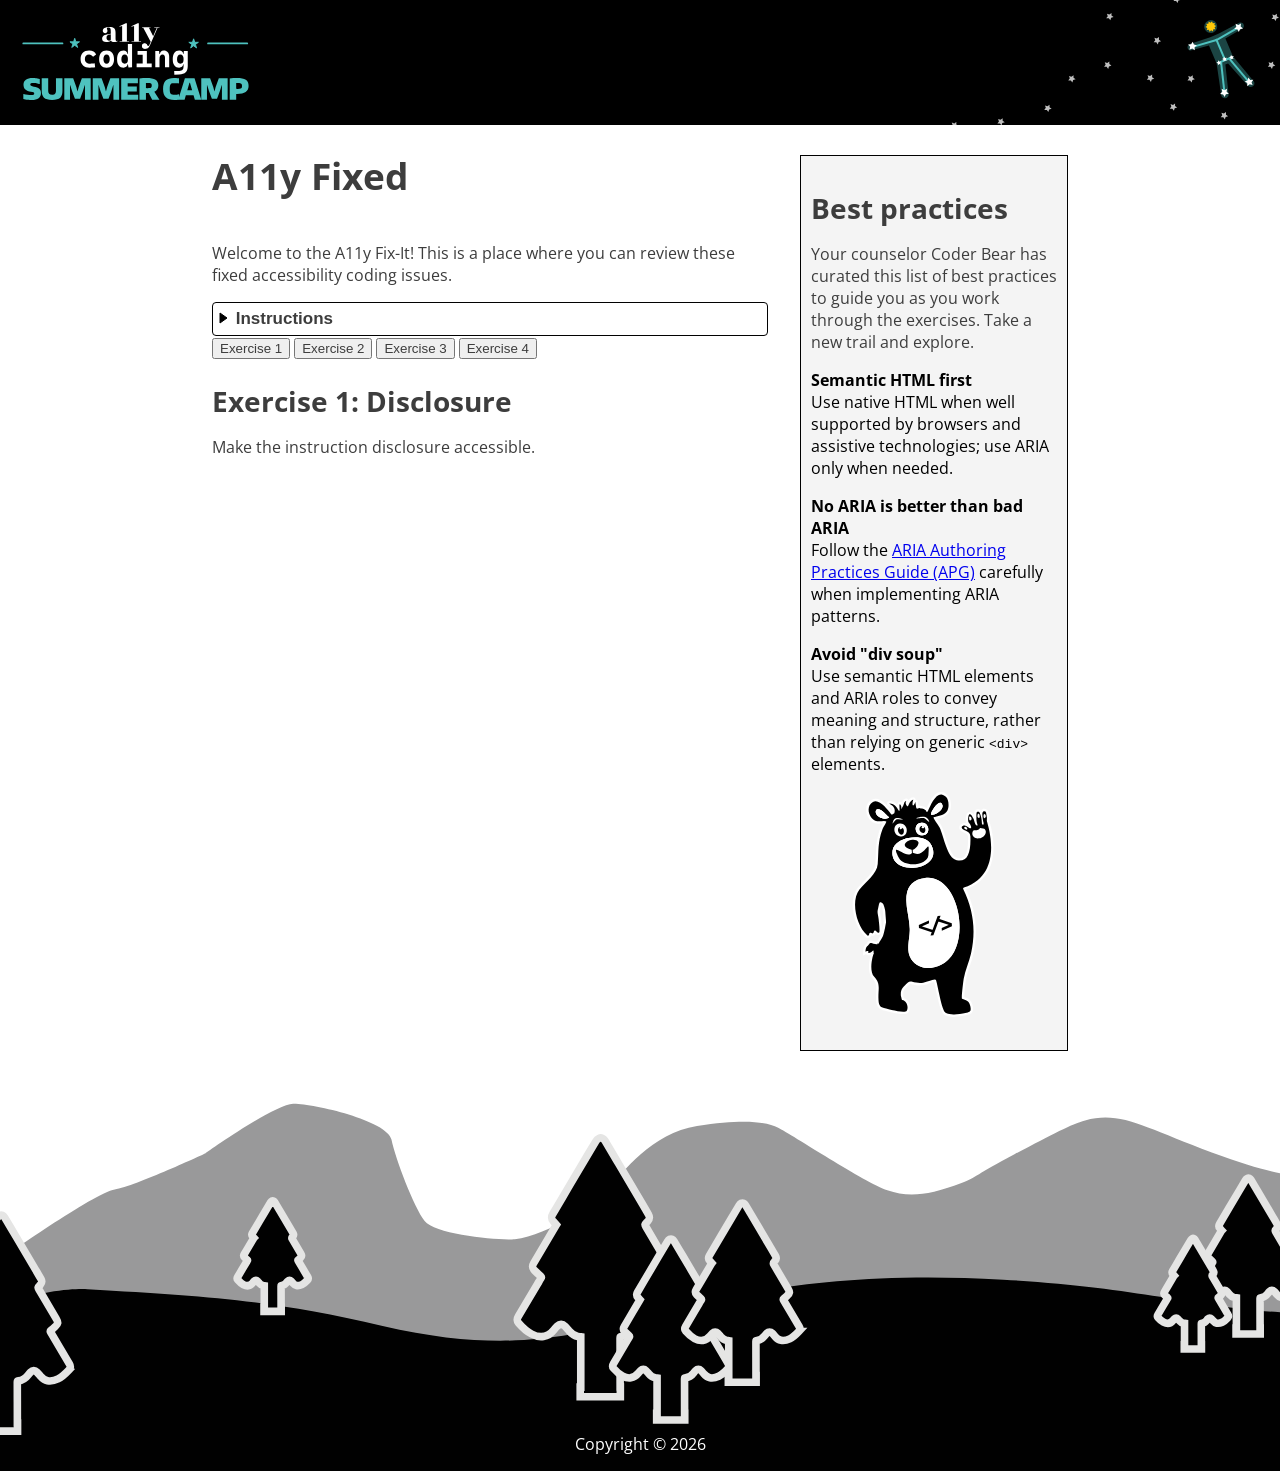
==== commit 960b9c13: "Added titles to Exercises" ====
--- a/index.html
+++ b/index.html
@@ -46,7 +46,7 @@
           >
             Instructions
           </button>
-          <div id="content-to-toggle" aria-hidden="true" class="desc">
+          <div id="content-to-toggle" class="desc" aria-hidden="true">
             <p>
               With each exercise you will be presented with an inaccessible
               component. Your task is to identify and fix the accessibility
@@ -103,7 +103,7 @@
             aria-labelledby="exercise-1-tab"
             class="tab-content"
           >
-            <h2>Exercise 1</h2>
+            <h2>Exercise 1: Disclosure</h2>
             <p>Make the instruction disclosure accessible.</p>
           </div>
           <!-- Exercise 2 -->
@@ -114,13 +114,13 @@
             class="tab-content is-hidden"
             hidden
           >
-            <h2>Exercise 2</h2>
+            <h2>Exercise 2: Modal</h2>
             <p>Fixed modal:</p>
             <button id="open-modal-button">What is ARIA?</button>
 
             <div
+              role="dialog"
               id="modal"
-              role="dialog"
               aria-modal="true"
               aria-labelledby="modal-heading"
               aria-hidden="true"
@@ -165,7 +165,7 @@
             class="tab-content is-hidden"
             hidden
           >
-            <h2>Exercise 3</h2>
+            <h2>Exercise 3: Radio Button Group</h2>
             <p>Accessible radio group</p>
             <div
               class="radio-group"
@@ -316,8 +316,8 @@
             class="tab-content is-hidden"
             hidden
           >
-            <h2>Exercise 4</h2>
-            <p>These exercisess are now grouped into a tab set.</p>
+            <h2>Exercise 4: Tab Set</h2>
+            <p>These exercises are now grouped into a tab set.</p>
           </div>
         </main>
         <aside id="sidebar">
